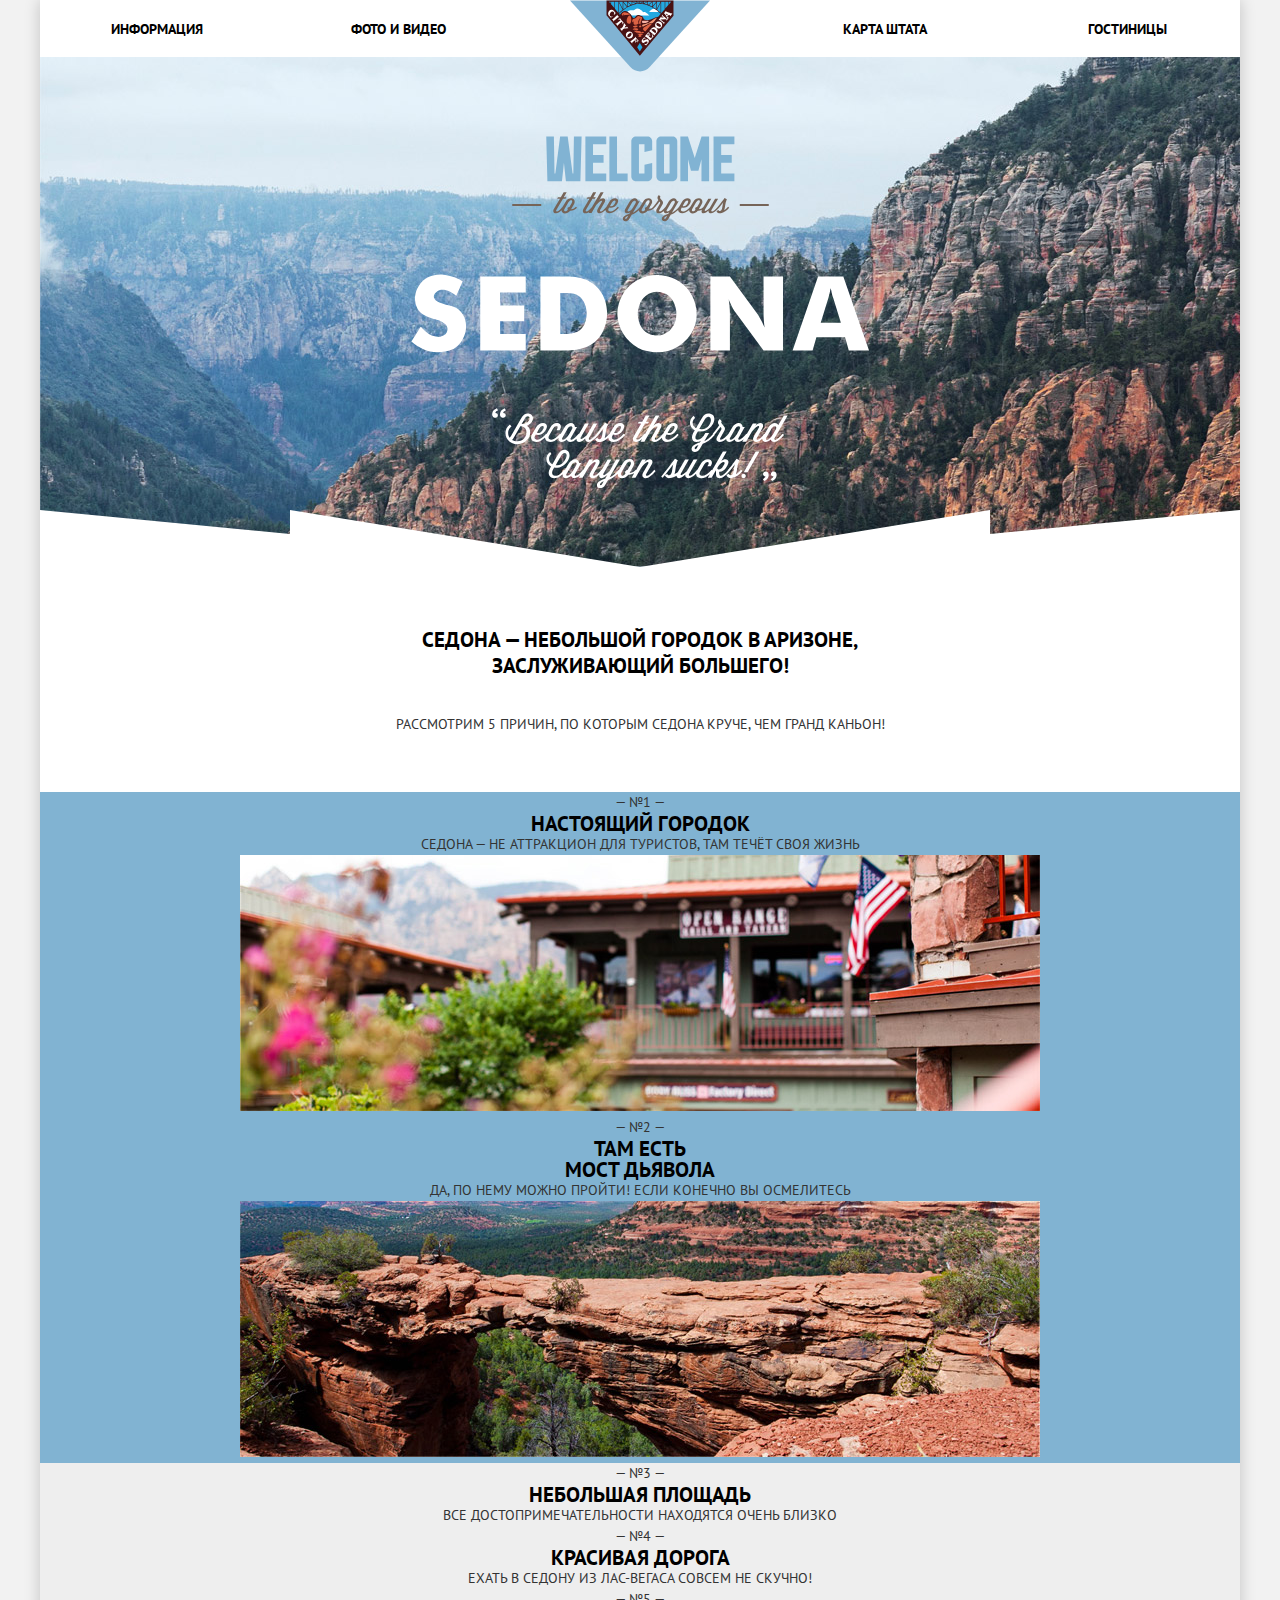
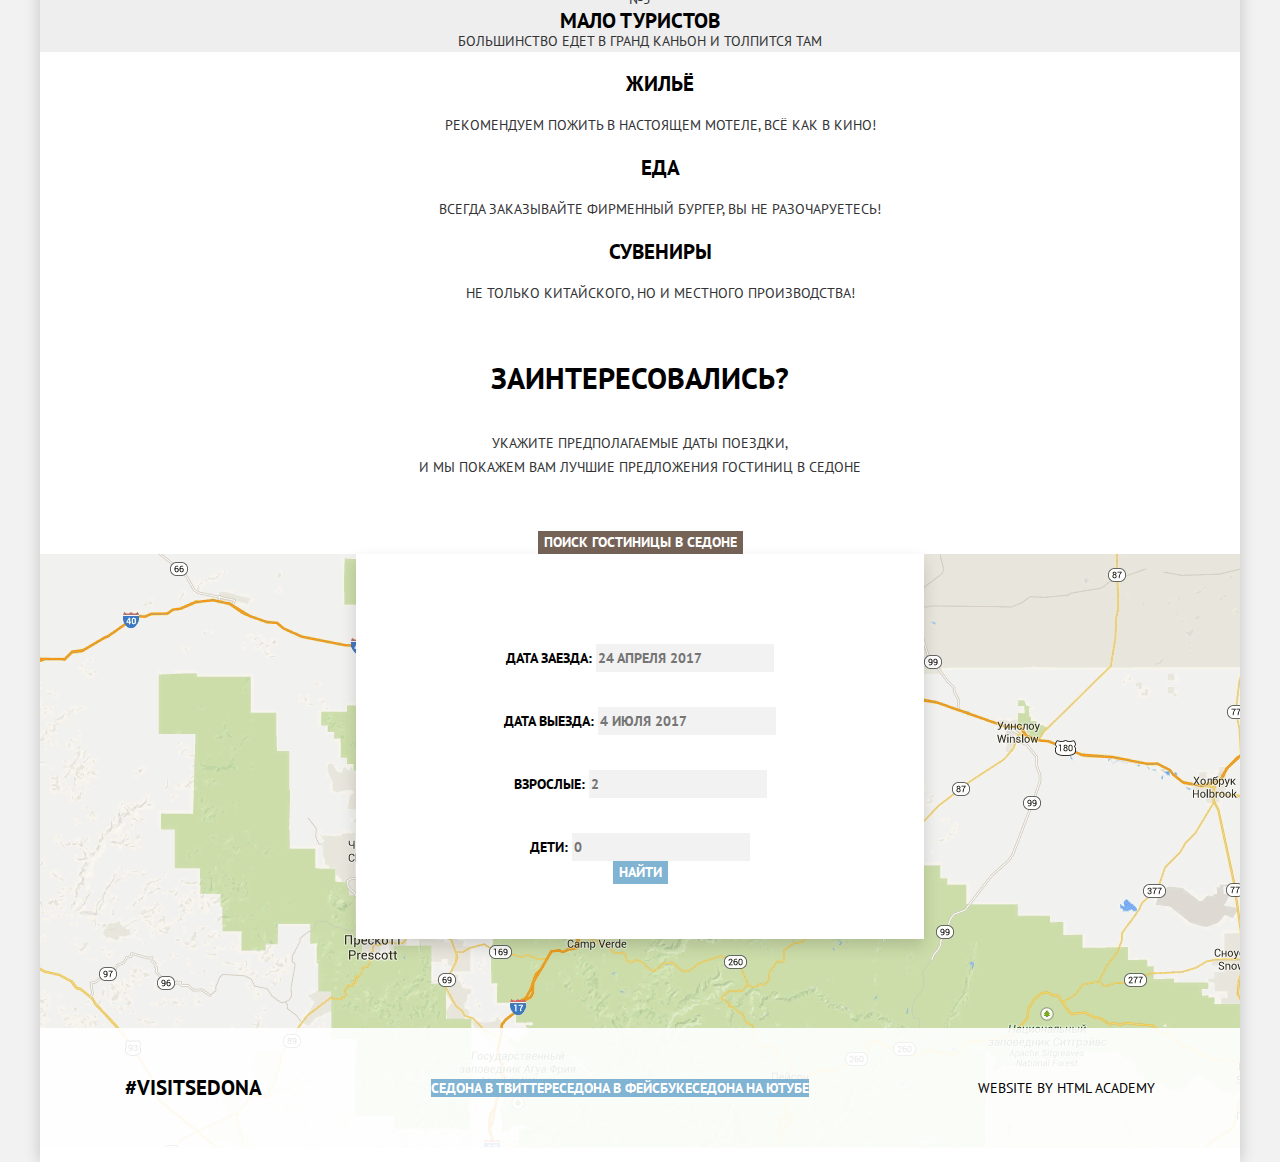
==== index.html @ b73a3778 "Добавление макросеток" ====
<!DOCTYPE html>
<html lang="ru">
  <head>
    <meta charset="utf-8">
    <title>HTML Academy: Седона</title>
    <link href="https://fonts.googleapis.com/css?family=PT+Sans:400,700&display=swap&subset=cyrillic" rel="stylesheet">
    <link href="css/normalize.css" rel="stylesheet">
    <link href="css/style.css" rel="stylesheet">
    <link href="css/grids-style.css" rel="stylesheet">
  </head>
  <body>
    <!--  Шапка  -->
    <header class="main-header container">
      <img class="logo" src="img/logo-sedona.svg" width="140" height="72" alt="Логотип сайта «Седона».">

      <nav class="main-navigation">
        <ul>
          <li><a href="">Информация</a></li>
          <li><a href="">Фото и видео</a></li>
          <li><a href="#map-of-arizona">Карта штата</a></li>
          <li><a href="hotels.html">Гостиницы</a></li>
        </ul>
      </nav>
    </header>

    <main>
      <!--  Седона: приветствие  -->
      <section class="greetings">
        <div class="welcome">
          <h1 class="visually-hidden">Город Седона для туристов!</h1>
          <img src="img/welcome.svg" width="459" height="353" alt="Welcome to the gorgeous Sedona «Because the Grand Canyon sucks!»">
        </div>
        <p>Седона — небольшой городок в Аризоне,<br> заслуживающий большего!</p>
      </section>

      <!--  5 причин  -->
      <section class="advantages">
        <h2>Рассмотрим 5 причин, по которым Седона круче, чем гранд каньон!</h2>

        <ol class="advantages-list">
          <li class="advantages-item">
            <div>
              <h3>Настоящий городок</h3>
              <p>Седона — не аттракцион для туристов, там течёт своя жизнь</p>
            </div>
            <img src="img/photo-town.jpg" width="800" height="256" alt="Фотография городка.">
          </li>
          <li class="advantages-item">
            <div>
              <h3>Там есть<br> Мост дьявола</h3>
              <p>Да, по нему можно пройти! Если конечно вы осмелитесь</p>
            </div>
            <img src="img/photo-bridge-devil.jpg" width="800" height="256" alt="Фотография Моста дьявола.">
          </li>
          <li class="advantages-item">
              <h3>Небольшая площадь</h3>
               <p>Все достопримечательности находятся очень близко</p>
          </li>
          <li class="advantages-item">
              <h3>Красивая дорога</h3>
              <p>Ехать в Седону из Лас-Вегаса совсем не скучно!</p>
          </li>
          <li class="advantages-item">
              <h3>Мало туристов</h3>
              <p>Большинство едет в гранд каньон и толпится там</p>
          </li>
        </ol>
      </section>

      <!--  Особенности  -->
      <section class="features">
        <h2 class="visually-hidden">Особенности Седоны</h2>

        <ul class="features-list">
          <li class="feature-item">
            <h3>Жильё</h3>
            <p>Рекомендуем пожить в настоящем мотеле, всё как в кино!</p>
          </li>
          <li class="feature-item">
            <h3>Еда</h3>
            <p>Всегда заказывайте фирменный бургер, вы не разочаруетесь!</p>
          </li>
          <li class="feature-item">
            <h3>Сувениры</h3>
            <p>Не только китайского, но и местного производства!</p>
          </li>
        </ul>
      </section>

      <!--  Поиск гостиницы  -->
      <section class="hotel-search">
        <h2>Заинтересовались?</h2>
        <p>Укажите предполагаемые даты поездки,<br> и мы покажем вам лучшие предложения гостиниц в седоне</p>
        <button class="button button-brown button-show-modal" type="button">Поиск гостиницы в Седоне</button>

        <!--  Окно поиска гостиницы  -->
        <section class="modal-search">
          <h3 class="visually-hidden">Поиск гостиницы в Седоне</h3>
          <form class="modal-search-form" action="https://echo.htmlacademy.ru" method="get">
            <p>
              <label for="arrival-date">Дата заезда:</label>
              <input id="arrival-date" type="text" name="arrival-date" value="" placeholder="24 апреля 2017">
            </p>
            <p>
              <label for="date-of-departure">Дата выезда:</label>
              <input id="date-of-departure" type="text" name="date-of-departure" value="" placeholder="4 июля 2017">
            </p>
            <p>
              <label for="adults-count">Взрослые:</label>
              <input id="adults-count" type="number" name="adults-count" value="" placeholder="2" min="0">
            </p>
            <p>
              <label for="children-count">Дети:</label>
              <input id="children-count" type="number" name="children-count" value="" placeholder="0" min="0">
            </p>
            <button class="button button-blue" type="submit">Найти</button>
          </form>
        </section>
      </section>


      <!--  Карта штата  -->
      <section class="map" id="map-of-arizona">
        <h2 class="visually-hidden">Карта штата</h2>
        <img src="img/map.png" width="1200" height="593" alt="Карта штата Аризона, США.">
        <iframe src="https://www.google.com/maps/embed?pb=!1m14!1m8!1m3!1d567185.0505102321!2d-112.21552183115146!3d34.908580631572256!3m2!1i1024!2i768!4f13.1!3m3!1m2!1s0x872da132f942b00d%3A0x5548c523fa6c8efd!2z0KHQtdC00L7QvdCwLCDQkNGA0LjQt9C-0L3QsCA4NjMzNiwg0KHQqNCQ!5e0!3m2!1sru!2sru" width="1200" height="593" style="border:0;" allowfullscreen="" aria-label="Интерактивная карта штата Аризона, США."></iframe>
      </section>
    </main>

    <!--  Подвал  -->
    <footer class="main-footer footer-main-page">
        <a class="instagram" href="" target="_blank" aria-label="Седона в Инстаграм">#visitSEDONA</a>

      <ul class="footer-social">
        <li>
          <a class="button button-blue social-btn" href="" target="_blank" aria-label="Седона в Твиттере">Седона в Твиттере</a>
        </li>
        <li>
          <a class="button button-blue social-btn" href="" target="_blank" aria-label="Седона в Фейсбуке">Седона в Фейсбуке</a>
        </li>
        <li>
          <a class="button button-blue social-btn" href="" target="_blank" aria-label="Седона на Ютубе">Седона на Ютубе</a>
        </li>
      </ul>

      <p class="copyright">Website by
        <a href="https://htmlacademy.ru/intensive/htmlcss" target="_blank" aria-label="HTML Academy">HTML Academy</a>
      </p>
    </footer>

  </body>
</html>
---- css/style.css ----
/*  Глобальные  */
*,
*::before,
*::after {
  box-sizing: inherit;
}

html {
  box-sizing: border-box;
  background-color: #f2f2f2;
}

.block {
  box-sizing: content-box;
}

.visually-hidden {
  position: absolute;
  width: 1px;
  height: 1px;
  margin: -1px;
  border: 0;
  padding: 0;
  clip: rect(0 0 0 0);
  overflow: hidden;
}

body {
  font-family: "PT Sans", Arial, sans-serif;
  font-size: 14px;
  line-height: 21px;
  font-weight: normal;
  color: #000000;
  text-transform: uppercase;

  background-color: #ffffff;
  box-shadow: 0 0 15px rgba(0, 0, 0, 0.2);
}

a {
  text-decoration: none;
}


/*  Кнопки  */

.button {
  font: inherit;
  font-weight: bold;

  text-align: center;
  color: #ffffff;
  text-transform: uppercase;

  border: none;
  outline: none;
}

.button-blue {
  background-color: #81b3d2;
}

.button-blue:hover,
.button-blue:focus {
  background-color: #669ec0;
}

.button-blue:active {
  color: rgba(255, 255, 255, 0.3);
  background-color: #5496bd;
  border: none;
}

.button-brown {
  background-color: #766357;
}

.button-brown:hover,
.button-brown:focus {
  background-color: #604e43;
}

.button-brown:active {
  color: rgba(255, 255, 255, 0.3);
  background-color: #503e33;
}


/*  Шапка  */

.logo {
  width: 140px;
  height: 72px;
}

.main-navigation {
  font-size: 14px;
  line-height: 26px;
  font-weight: bold;
  text-align: center;
}

.main-navigation ul {
  list-style: none;
}

.main-navigation a {
  color: #000000;

  outline: none;
}

.main-navigation a:hover,
.main-navigation a:focus {
  color: #81b3d2;
}

.main-navigation a:active {
  color: #000000;
  opacity: 0.3;
}

.main-navigation .active {
  color: #766357;
}


/*  index.html  */

/*  Седона: приветствие  */

.greetings {
  text-align: center;
}

.welcome {
  min-height: 510px;

  background-color: #687781;
  background-image:
  url("../img/polygon.svg"),
  url("../img/photo-background.jpg");
  background-position:
  center bottom,
  center top;
  background-repeat:
  no-repeat,
  no-repeat;
}

.greetings p {
  font-size: 21px;
  line-height: 26px;
  font-weight: bold;
}


/*   5 причин  */

.advantages h2 {
  font-size: 14px;
  line-height: 26px;
  color: #333333;
  font-weight: normal;
  text-align: center;
}

.advantages-list {
  list-style: none;

  counter-reset: advantagesCounter;
}

.advantages-item {
  font: inherit;
  color: #333333;
  text-align: center;

  background-color: #eeeeee;
}

.advantages-item:first-child,
.advantages-item:nth-child(2) {
  background-color: #81b3d2;
}

.advantages-item::before {
  counter-increment: advantagesCounter;
  content: "— №"counter(advantagesCounter)" —";
}

.advantages-item h3 {
  font-size: 21px;
  line-height: 21px;
  font-weight: bold;
  color: #000000;
}


/*  Особенности  */

.features-list {
  list-style: none;
}

.feature-item {
  font: inherit;
  color: #333333;
  text-align: center;
}

.feature-item h3 {
  font-size: 21px;
  line-height: 21px;
  font-weight: bold;
  color: #000000;
}


/*  Поиск гостиницы  */

.hotel-search {
  text-align: center;
}

.hotel-search h2 {
  font-size: 30px;
  line-height: 36px;
  font-weight: bold;
}

.hotel-search p {
  font-size: 14px;
  line-height: 24px;
  color: #333333;
}


/*  Окно поиска гостиницы  */

.modal-search {
  box-shadow: 0 7px 15px rgba(0, 0, 0, 0.15);
}

.modal-search-form input,
.modal-search-form label {
  font-size: 14px;
  line-height: 26px;
  font-weight: bold;
  color: #000000;
  text-transform: uppercase;
}

.modal-search-form input {
  background-color: #f2f2f2;
  border: none;
  outline: none;
}

.modal-search-form input:hover {
  background-color: #ebebeb;
}

.modal-search-form input:focus {
  background-color: #ffffff;
  outline: 2px solid #e5e5e5;
}


/*  Карта штата  */

.map {
  background-color: #e5e5e5;
}


/*  hotels.html  */

/*  Фильтр для поиска гостиницы  */

.search-filter {
  font: inherit;
  color: #ffffff;

  background-color: #687781;
  background-image: url("../img/photo-background-filter.jpg");
  background-position: top center;
  background-repeat: no-repeat;
}

.search-form fieldset {
  border: none;
}

.search-form legend {
  font-size: 16px;
  line-height: 21px;
  font-weight: bold;
}

.search-form ul {
  list-style: none;
}

.filter-input-checkbox:hover + label,
.filter-input-checkbox:focus + label {
  color: #ffffff;

  border-bottom: 1px dotted #ffffff;
}

.filter-input-checkbox:disabled + label {
  color: #6a6a6a;
}

.search-form table {
  text-align: center;

  border: 2px solid #ffffff;
  border-radius: 3px;
}

.search-form td {
  width: 110px;
}

.filter-button {
  font: inherit;
  text-transform: uppercase;
  color: #ffffff;

  background-color: transparent;
  border: 2px solid #ffffff;
  border-radius: 3px;
}

.filter-button:hover,
.filter-button:focus,
.filter-button:active {
  color: #000000;

  background-color: #ffffff;
  outline: none;
}


/*  Сортировка  */

.sort-filter p {
  font-size: 21px;
  line-height: 26px;
  font-weight: bold;
}

.sort-filter fieldset {
  border: none;
}

.sort-filter legend {
  font-size: 12px;
  line-height: 18px;
}

.sort-filter ul {
  list-style: none;
}

.filter-input-radio + label {
  font-size: 12px;
  line-height: 18px;
  color: rgba(0, 0, 0, 0.3);
  border-bottom: 1px dotted #81b3d2;
}

.filter-input-radio:hover + label,
.filter-input-radio:focus + label {
  color: #81b3d2;
}

.filter-input-radio:active + label {
  color: #000000;
  border-bottom: 0;
}

.filter-input-radio:checked + label {
  color: #81b3d2;
  border-bottom: none;
}

.sort-type-radio + label {
  color: #cacaca;
}

.sort-type-radio:hover + label,
.sort-type-radio:focus + label {
  color: #000000;
}

.sort-type-radio:active + label,
.sort-type-radio:checked + label {
  color: #81b3d2;
}


/*  Список гостиниц  */

.hotel-list {
  list-style: none;
}

.hotel-item {
  border-top: 1px solid #e5e5e5;
}

.hotel-item:last-child {
  border-bottom: 1px solid #e5e5e5;
}

.hotel-item img {
  width: 135px;
  height: 90px;
}

.hotel-item h4 {
  font-size: 21px;
  line-height: 26px;
  font-weight: bold;
}

.hotel-title {
  color: #000000;

  outline: none;
}

.hotel-title:hover,
.hotel-title:focus {
  color: #81b3d2;
}

.hotel-title:active {
  color: rgba(0, 0, 0, 0.3);
}

.hotel-category figure {
  margin: 0;
}

.hotel-category img {
  display: inline-block;
  height: 17px;
  width: 18px;
}

.rating {
  color: #666666;

  background-color: #f2f2f2;
}


/*  Подвал  */

.main-footer {
  background-color: rgba(255, 255, 255, 0.9);
}

.instagram {
  font-size: 21px;
  line-height: 26px;
  font-weight: bold;
  color: #000000;
}

.instagram:hover,
.instagram:focus {
  text-decoration: underline;
}

.instagram:active {
  color: rgba(0, 0, 0, 0.5);
  text-decoration: none;
}

.footer-social {
  list-style: none;
  text-align: center;
}

.copyright {
  font-size: 14px;
  line-height: 26px;
}

.copyright a {
  color: #000000;
  outline: none;
}

.copyright a:hover,
.copyright a:focus {
  color: #81b3d2;
}

.copyright a:active {
  color: #bdbbbc;
}
---- css/grids-style.css ----
body {
  width: 1200px;
  min-height: 2762px;
  margin: 0;
  margin-left: auto;
  margin-right: auto;
  padding: 0;
}

.inner-page {
  min-height: 455px;
}

.container {
  width: 1058px;
  margin: 0 auto;
  padding: 0;

 /* background-color: rgba(255, 255, 0, 0.2);*/
}

/*  Шапка  */

.main-header {
  text-align: center;
}

.logo {
  z-index: 10;

 /* background-color: rgba(0, 255,  0, 0.1);*/
}

.main-navigation ul {
  display: flex;
  flex-wrap: wrap;
  align-items: center;
  padding: 0;
  margin: 0;
  margin-top: -77px;
  margin-bottom: 16px;
  min-height: 56px;

 /* background-color: rgba(0, 255,  0, 0.1);*/
}

.main-navigation li {
  width: 218px;
  max-width: 218px;
  margin: 0;
  margin-right: 22px;
  text-align: left;
  word-wrap: break-word;

 /* background-color: rgba(255, 0,  0, 0.1);*/
}

.main-navigation ul li:nth-child(4n-2) {
  margin-right: 140px;
}

.main-navigation ul li:nth-child(4n-1) {
  margin-left: 0;
  margin-right: 0;
  text-align: right;
}

.main-navigation ul li:nth-child(4n) {
  margin-right: 0;
  margin-left: 22px;
  text-align: right;
}


/*  Седона: приветствие  */

.greetings {
  margin-top: -16px;
}

.welcome {
  display: flex;
}

.welcome img {
  margin: auto;
}

.greetings p {
  margin: 0;
  margin-top: 60px;

  /*background-color: rgba(0, 255,  0, 0.1);*/
}


/*  5 причин  */

.advantages h2 {
  margin: 0;
  margin-top: 32px;
}

.advantages-list {
  margin: 0;
  margin-top: 55px;
  padding: 0;
}

.advantages-item  h3,
.advantages-item p {
  margin: 0;
}


/*  Поиск гостиницы  */

.hotel-search {
  position: relative;
}

.hotel-search h2 {
  margin: 0;
  margin-top: 56px;
}

.hotel-search p {
  margin: 0;
  margin-top: 35px;
}

.button-show-modal {
  margin-top: 52px;
}


/*  Окно поиска гостиницы  */

.modal-search {
  position: absolute;
  width: 568px;
  left: calc(50% - 568px / 2);
  padding: 55px 55px 55px 55px;
  z-index: 10;

  background-color:  #ffffff;
}


/*  Карта штата  */

.map {
  position: relative;
}

.map img,
.map iframe {
  width: 1200px;
  height: 593px;
  margin-bottom: -5px;
}

.map iframe {
  position: absolute;
  left: 0;
}


/*  hotels.html  */

/*  Фильтр для поиска гостиницы  */

.search-filter {
  margin-top: -16px;
}

.search-form {
  display: flex;
}


/*  Сортировка*/

.sort-filter p {
  margin: 0;
}

.sort-filter .container {
  display: flex;
}

.sort-filter fieldset {
  display: flex;
}

.sort-filter fieldset ul{
  display: flex;
  margin: 0;
  padding: 0;
}


/*  Список гостиниц  */

.hotel-list {
  margin: 0;
  padding: 0;
}

.hotel-item .container {
  display: flex;
  align-items: center;
}

.hotel-info {
  margin-left: 30px;
  margin-right: auto;
}

.hotel-category {
  display: flex;
  flex-direction: column;
  align-items: flex-end;
  width: 110px;

  /*background-color: rgba(0, 255, 0, 0.2);*/
}

.rating {
  width: 110px;
  text-align: center;
}

/*  Подвал  */

.main-footer {
  display: flex;
  flex-wrap: wrap;
  justify-content: space-around;
  align-items: center;
  position: absolute;
  width: inherit;
  min-height: 120px;
}

.footer-main-page {
  margin-top: -120px;
}

.footer-inner-page {
  margin-top: 0;
}

.footer-social {
  display: flex;
  justify-content: space-between;
  margin: 0;
  padding: 0;
  width: 150;
}
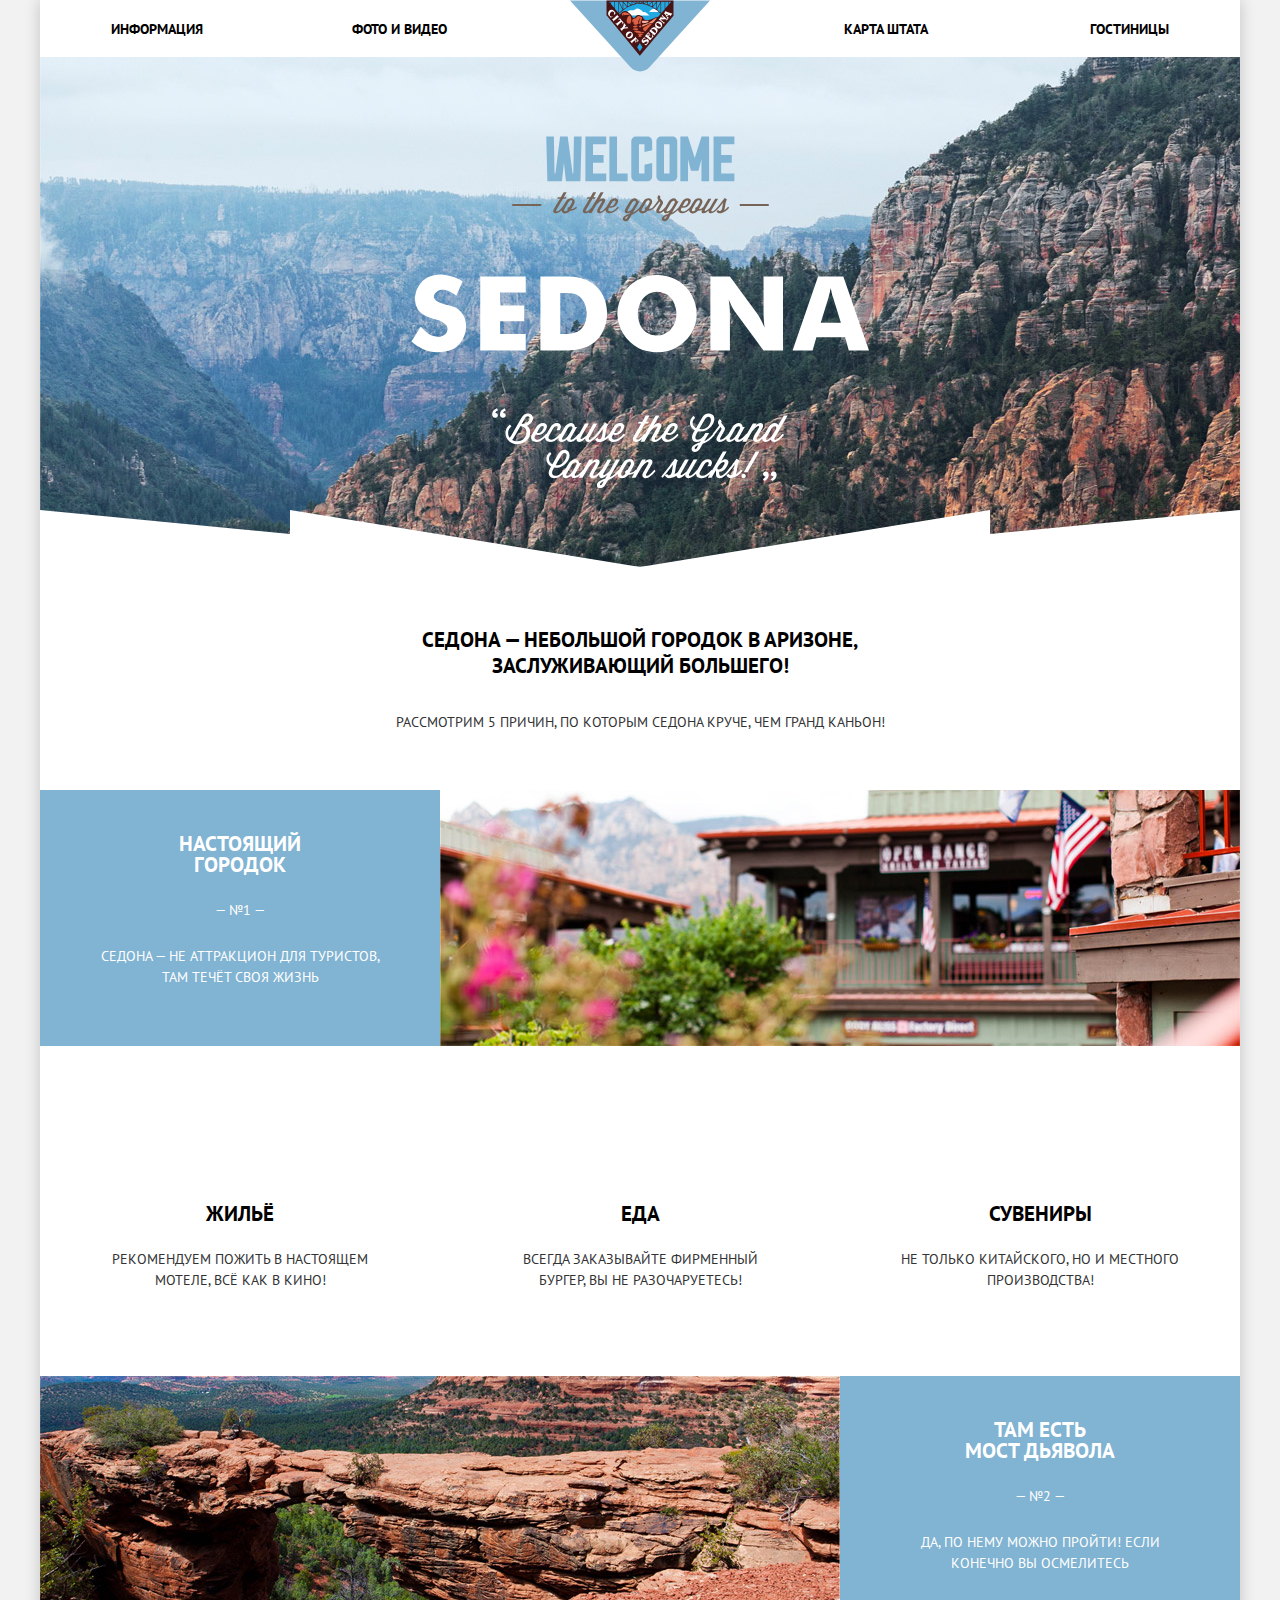
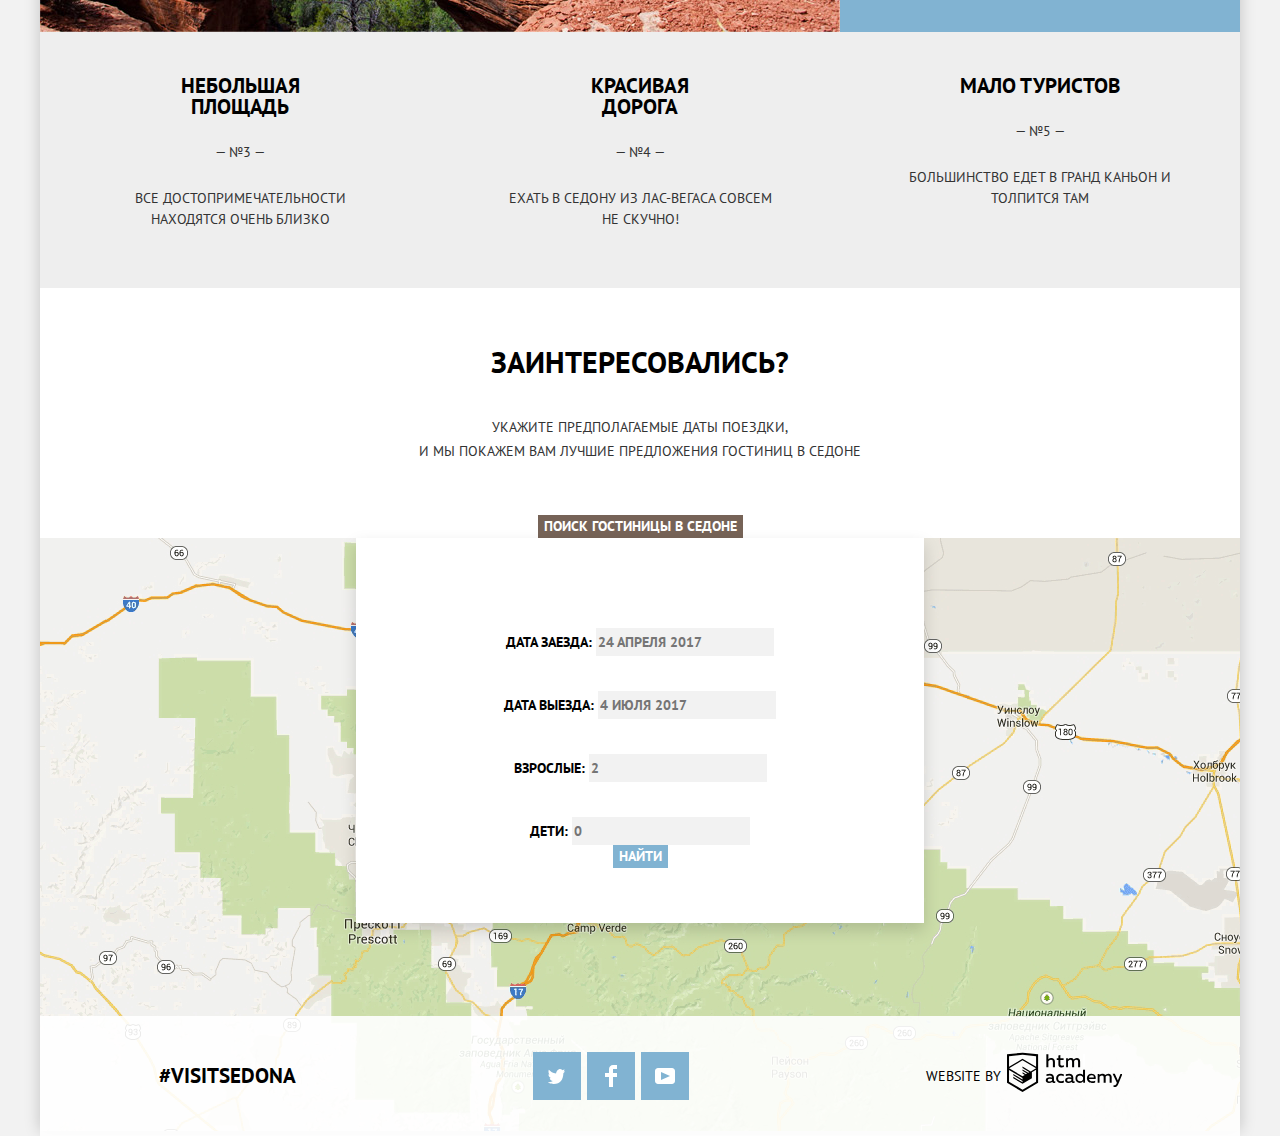
==== commit 4be8eb21: "Добавление макросеток часть 2" ====
--- a/index.html
+++ b/index.html
@@ -6,7 +6,13 @@
     <link href="https://fonts.googleapis.com/css?family=PT+Sans:400,700&display=swap&subset=cyrillic" rel="stylesheet">
     <link href="css/normalize.css" rel="stylesheet">
     <link href="css/style.css" rel="stylesheet">
-    <link href="css/grids-style.css" rel="stylesheet">
+
+    <link href="css/header.css" rel="stylesheet">
+    <link href="css/greetings.css" rel="stylesheet">
+    <link href="css/advantages.css" rel="stylesheet">
+    <link href="css/hotel-search.css" rel="stylesheet">
+    <link href="css/map.css" rel="stylesheet">
+    <link href="css/footer.css" rel="stylesheet">
   </head>
   <body>
     <!--  Шапка  -->
@@ -33,59 +39,65 @@
         <p>Седона — небольшой городок в Аризоне,<br> заслуживающий большего!</p>
       </section>
 
-      <!--  5 причин  -->
+      <!--  Причины  -->
       <section class="advantages">
         <h2>Рассмотрим 5 причин, по которым Седона круче, чем гранд каньон!</h2>
 
-        <ol class="advantages-list">
-          <li class="advantages-item">
-            <div>
+        <ul class="advantages-list">
+          <li class="features">
+            <!--  Особенности  -->
+            <h2 class="visually-hidden">Особенности Седоны</h2>
+
+            <ul class="features-list">
+              <li class="item feature-item">
+                <h3>Жильё</h3>
+                <p>Рекомендуем пожить в настоящем мотеле, всё как в кино!</p>
+              </li>
+              <li class="item feature-item">
+                <h3>Еда</h3>
+                <p>Всегда заказывайте фирменный бургер, вы не разочаруетесь!</p>
+              </li>
+              <li class="item feature-item">
+                <h3>Сувениры</h3>
+                <p>Не только китайского, но и местного производства!</p>
+              </li>
+            </ul>
+          </li>
+
+          <li class="advantages-item advantages-photo">
+            <div class="item">
               <h3>Настоящий городок</h3>
+              <p>— №1 —</p>
               <p>Седона — не аттракцион для туристов, там течёт своя жизнь</p>
             </div>
             <img src="img/photo-town.jpg" width="800" height="256" alt="Фотография городка.">
           </li>
-          <li class="advantages-item">
-            <div>
+          <li class="advantages-item advantages-photo item-photo-reverse">
+            <div class="item">
               <h3>Там есть<br> Мост дьявола</h3>
+              <p>— №2 —</p>
               <p>Да, по нему можно пройти! Если конечно вы осмелитесь</p>
             </div>
             <img src="img/photo-bridge-devil.jpg" width="800" height="256" alt="Фотография Моста дьявола.">
           </li>
-          <li class="advantages-item">
+          <li class="item advantages-item">
               <h3>Небольшая площадь</h3>
-               <p>Все достопримечательности находятся очень близко</p>
+              <p>— №3 —</p>
+              <p>Все достопримечательности находятся очень близко</p>
           </li>
-          <li class="advantages-item">
+          <li class="item advantages-item">
               <h3>Красивая дорога</h3>
+              <p>— №4 —</p>
               <p>Ехать в Седону из Лас-Вегаса совсем не скучно!</p>
           </li>
-          <li class="advantages-item">
+          <li class="item advantages-item">
               <h3>Мало туристов</h3>
+              <p>— №5 —</p>
               <p>Большинство едет в гранд каньон и толпится там</p>
-          </li>
-        </ol>
-      </section>
-
-      <!--  Особенности  -->
-      <section class="features">
-        <h2 class="visually-hidden">Особенности Седоны</h2>
-
-        <ul class="features-list">
-          <li class="feature-item">
-            <h3>Жильё</h3>
-            <p>Рекомендуем пожить в настоящем мотеле, всё как в кино!</p>
-          </li>
-          <li class="feature-item">
-            <h3>Еда</h3>
-            <p>Всегда заказывайте фирменный бургер, вы не разочаруетесь!</p>
-          </li>
-          <li class="feature-item">
-            <h3>Сувениры</h3>
-            <p>Не только китайского, но и местного производства!</p>
           </li>
         </ul>
       </section>
+
 
       <!--  Поиск гостиницы  -->
       <section class="hotel-search">
@@ -121,30 +133,42 @@
 
       <!--  Карта штата  -->
       <section class="map" id="map-of-arizona">
-        <h2 class="visually-hidden">Карта штата</h2>
-        <img src="img/map.png" width="1200" height="593" alt="Карта штата Аризона, США.">
-        <iframe src="https://www.google.com/maps/embed?pb=!1m14!1m8!1m3!1d567185.0505102321!2d-112.21552183115146!3d34.908580631572256!3m2!1i1024!2i768!4f13.1!3m3!1m2!1s0x872da132f942b00d%3A0x5548c523fa6c8efd!2z0KHQtdC00L7QvdCwLCDQkNGA0LjQt9C-0L3QsCA4NjMzNiwg0KHQqNCQ!5e0!3m2!1sru!2sru" width="1200" height="593" style="border:0;" allowfullscreen="" aria-label="Интерактивная карта штата Аризона, США."></iframe>
+        <h2 class="visually-hidden">Карта штата Аризона, США</h2>
+        <div class="map-wrapper">
+          <img src="img/map.png" width="1200" height="593" alt="Карта штата Аризона, США.">
+          <iframe src="https://www.google.com/maps/embed?pb=!1m14!1m8!1m3!1d567185.0505102321!2d-112.21552183115146!3d34.908580631572256!3m2!1i1024!2i768!4f13.1!3m3!1m2!1s0x872da132f942b00d%3A0x5548c523fa6c8efd!2z0KHQtdC00L7QvdCwLCDQkNGA0LjQt9C-0L3QsCA4NjMzNiwg0KHQqNCQ!5e0!3m2!1sru!2sru" width="1200" height="593" style="border:0;" allowfullscreen="" aria-label="Интерактивная карта штата Аризона, США."></iframe>
+        </div>
       </section>
     </main>
 
     <!--  Подвал  -->
     <footer class="main-footer footer-main-page">
-        <a class="instagram" href="" target="_blank" aria-label="Седона в Инстаграм">#visitSEDONA</a>
+      <a class="instagram focus-outline" href="" target="_blank" aria-label="Седона в Инстаграм">#visitSEDONA</a>
 
       <ul class="footer-social">
         <li>
-          <a class="button button-blue social-btn" href="" target="_blank" aria-label="Седона в Твиттере">Седона в Твиттере</a>
+          <a class="social-btn button-blue social-tv" href="" target="_blank" aria-label="Седона в Твиттере.">
+            <img src="img/tv-icon.svg" width="17px" height="15px" alt="Седона в Твиттере.">
+          </a>
         </li>
         <li>
-          <a class="button button-blue social-btn" href="" target="_blank" aria-label="Седона в Фейсбуке">Седона в Фейсбуке</a>
+          <a class="social-btn button-blue social-fb" href="" target="_blank" aria-label="Седона в Фейсбуке.">
+            <img src="img/fb-icon.svg" width="12px" height="22px" alt="Седона в Фейсбуке.">
+          </a>
         </li>
         <li>
-          <a class="button button-blue social-btn" href="" target="_blank" aria-label="Седона на Ютубе">Седона на Ютубе</a>
+          <a class="social-btn button-blue social-yt" href="" target="_blank" aria-label="Седона на Ютубе.">
+            <img src="img/youtube.svg" width="20px" height="16px" alt="Седона на Ютубе.">
+          </a>
         </li>
       </ul>
 
-      <p class="copyright">Website by
-        <a href="https://htmlacademy.ru/intensive/htmlcss" target="_blank" aria-label="HTML Academy">HTML Academy</a>
+      <p class="copyright">
+        Website by
+        <a href="https://htmlacademy.ru/intensive/htmlcss" target="_blank" aria-label="HTML Academy">
+          <span class="visually-hidden">HTML Academy</span>
+          <svg xmlns="http://www.w3.org/2000/svg" width="115px" height="41px" viewBox="0 0 113 39"><title>logo_name</title><path d="M401.93,351.51a2.07,2.07,0,0,0,.58-0.11v1.4a3.41,3.41,0,0,1-1.24.22,1.75,1.75,0,0,1-1.75-1,5.08,5.08,0,0,1-3.3,1.13c-1.59,0-3.06-.87-3.06-2.68,0-2.24,2.08-2.93,3.9-2.93a11.63,11.63,0,0,1,2.28.26v-0.31c0-1.09-.8-1.86-2.3-1.86a7.79,7.79,0,0,0-3.15.67v-1.79a10.72,10.72,0,0,1,3.35-.58c2.48,0,4,1.18,4,3.83v3.14A0.57,0.57,0,0,0,401.93,351.51Zm-6.76-1.19a1.42,1.42,0,0,0,1.64,1.29,3.56,3.56,0,0,0,2.53-1V349.1a10.21,10.21,0,0,0-1.9-.22C396.34,348.89,395.17,349.23,395.17,350.33Z" transform="translate(-355.09 -323.29)" fill="#fff"/><path d="M408.15,343.91a5.29,5.29,0,0,1,2.7.67v1.79a4.28,4.28,0,0,0-2.42-.73,2.89,2.89,0,1,0,0,5.76,5.26,5.26,0,0,0,2.55-.67v1.8a6.58,6.58,0,0,1-2.9.6,4.42,4.42,0,0,1-4.72-4.54A4.54,4.54,0,0,1,408.15,343.91Z" transform="translate(-355.09 -323.29)" fill="#fff"/><path d="M420.93,351.51a2.07,2.07,0,0,0,.58-0.11v1.4a3.41,3.41,0,0,1-1.24.22,1.75,1.75,0,0,1-1.75-1,5.08,5.08,0,0,1-3.3,1.13c-1.59,0-3.06-.87-3.06-2.68,0-2.24,2.08-2.93,3.9-2.93a11.63,11.63,0,0,1,2.28.26v-0.31c0-1.09-.8-1.86-2.3-1.86a7.79,7.79,0,0,0-3.15.67v-1.79a10.72,10.72,0,0,1,3.35-.58c2.48,0,4,1.18,4,3.83v3.14A0.57,0.57,0,0,0,420.93,351.51Zm-6.76-1.19a1.42,1.42,0,0,0,1.64,1.29,3.56,3.56,0,0,0,2.53-1V349.1a10.21,10.21,0,0,0-1.9-.22C415.33,348.89,414.17,349.23,414.17,350.33Z" transform="translate(-355.09 -323.29)" fill="#fff"/><path d="M431.76,340.14V352.9H430v-1.39a4.07,4.07,0,0,1-3.35,1.62,4.62,4.62,0,0,1,0-9.22,4,4,0,0,1,3.15,1.37v-5.14h2ZM427,345.62a2.9,2.9,0,0,0,0,5.8,3,3,0,0,0,2.79-1.84v-2.13A3.06,3.06,0,0,0,427,345.62Z" transform="translate(-355.09 -323.29)" fill="#fff"/><path d="M438.08,343.91c3.48,0,4.68,2.81,4.12,5.34h-6.58c0.22,1.57,1.75,2.22,3.35,2.22a6.41,6.41,0,0,0,2.77-.62v1.68a7.5,7.5,0,0,1-3.14.6c-2.68,0-5-1.53-5-4.61A4.39,4.39,0,0,1,438.08,343.91Zm0.09,1.62a2.39,2.39,0,0,0-2.57,2.26h4.85A2.06,2.06,0,0,0,438.17,345.53Z" transform="translate(-355.09 -323.29)" fill="#fff"/><path d="M444.19,352.9v-8.75h1.73v1.09a4,4,0,0,1,2.92-1.33,3,3,0,0,1,2.73,1.4,4.33,4.33,0,0,1,3.06-1.4,3.21,3.21,0,0,1,3.32,3.52v5.47h-2v-5.41a1.67,1.67,0,0,0-1.73-1.84,2.94,2.94,0,0,0-2.17,1.18c0,0.2,0,.4,0,0.6v5.47h-2v-5.41a1.67,1.67,0,0,0-1.73-1.84,3.11,3.11,0,0,0-2.32,1.35v5.91h-2Z" transform="translate(-355.09 -323.29)" fill="#fff"/><path d="M466.56,344.15h2l-4.1,9.93c-0.95,2.28-2.19,3-3.52,3a5,5,0,0,1-1.15-.15v-1.66a3,3,0,0,0,.89.13c0.95,0,1.66-.67,2.17-2l0.18-.44-4.16-8.82H461l3,6.6Z" transform="translate(-355.09 -323.29)" fill="#fff"/><path d="M395.75,324.82v5a4,4,0,0,1,2.83-1.2,3.41,3.41,0,0,1,3.61,3.57v5.41h-2v-5.16a1.9,1.9,0,0,0-2-2.1,3.08,3.08,0,0,0-2.44,1.46v5.8h-2V324.82h2Z" transform="translate(-355.09 -323.29)" fill="#fff"/><path d="M407.52,325.71v3.12h3.17v1.71h-3.17v4c0,1.15.53,1.53,1.66,1.53a4.71,4.71,0,0,0,1.77-.35v1.68a7.14,7.14,0,0,1-2.35.38,2.68,2.68,0,0,1-3-2.88v-4.38H404v-1.71h1.57v-2.64Z" transform="translate(-355.09 -323.29)" fill="#fff"/><path d="M413.19,337.58v-8.75h1.73v1.09a4,4,0,0,1,2.92-1.33,3,3,0,0,1,2.73,1.4,4.33,4.33,0,0,1,3.06-1.4,3.21,3.21,0,0,1,3.32,3.52v5.47h-2v-5.41a1.67,1.67,0,0,0-1.73-1.84,2.94,2.94,0,0,0-2.17,1.18c0,0.2,0,.4,0,0.6v5.47h-2v-5.41a1.67,1.67,0,0,0-1.73-1.84,3.11,3.11,0,0,0-2.32,1.35v5.91h-2Z" transform="translate(-355.09 -323.29)" fill="#fff"/><rect x="74.72" y="1.52" width="1.95" height="12.76" fill="#fff"/><path d="M370.53,323.31l-0.16,0-15.28,1.6v28L370.37,362l15.28-9.09v-28Zm13.12,28.45-13.28,7.9-13.28-7.9V340.28l13.22,7.87,0,1.43-9.07-5.4v1.38l9.11,5.47,0,1.46-9.1-5.42v1.38l9.11,5.47h0l9.19-5.5v-1.39h0v-4.52l4.1-2.45v11.67Zm0-13.16L380,340.74h0l-1.68,1-8-4.76v1.38l6.84,4.07-0.06,0-0.15.09-1,.57-5.64-3.36v1.38l4.45,2.65-1.05.7,0,0-3.36-2v1.38l2.21,1.3-2.25,1.35-13.16-7.82,13.17-7.92h0Zm0-1.39-13.35-7.87h0l-13.2,7.86v-10.5l13.28-1.39,13.28,1.39v10.51Z" transform="translate(-355.09 -323.29)" fill="#fff"/></svg>
+        </a>
       </p>
     </footer>
 
--- a/css/style.css
+++ b/css/style.css
@@ -1,4 +1,5 @@
 /*  Глобальные  */
+
 *,
 *::before,
 *::after {
@@ -25,7 +26,29 @@
   overflow: hidden;
 }
 
+.container {
+  width: 1058px;
+  margin: 0 auto;
+  padding: 0;
+}
+
+.focus-outline:focus {
+  outline: none;
+  border-radius: 2px;
+  box-shadow:
+    0 0 0 3px #ffffff,
+    0 0 0 4px #81b3d2;
+}
+
 body {
+  width: 1200px;
+  margin: 0;
+  /*margin-left: auto;
+  margin-right: auto;*/
+  margin-left: 40px;
+  margin-right: 40px;
+  padding: 0;
+
   font-family: "PT Sans", Arial, sans-serif;
   font-size: 14px;
   line-height: 21px;
@@ -37,10 +60,23 @@
   box-shadow: 0 0 15px rgba(0, 0, 0, 0.2);
 }
 
+/*  Ссыдки  */
+
 a {
   text-decoration: none;
 }
 
+/*  Чекбокся и радиокнопки  */
+
+input[type="checkbox"] + label,
+input[type="radio"] + label {
+  cursor: pointer;
+}
+
+input[type="checkbox"]:disabled + label,
+input[type="radio"]:disabled + label {
+  cursor: default;
+}
 
 /*  Кнопки  */
 
@@ -54,6 +90,7 @@
 
   border: none;
   outline: none;
+  cursor: pointer;
 }
 
 .button-blue {
@@ -88,421 +125,40 @@
 
 /*  Шапка  */
 
-.logo {
-  width: 140px;
-  height: 72px;
-}
-
-.main-navigation {
-  font-size: 14px;
-  line-height: 26px;
-  font-weight: bold;
-  text-align: center;
-}
-
-.main-navigation ul {
-  list-style: none;
-}
-
-.main-navigation a {
-  color: #000000;
-
-  outline: none;
-}
-
-.main-navigation a:hover,
-.main-navigation a:focus {
-  color: #81b3d2;
-}
-
-.main-navigation a:active {
-  color: #000000;
-  opacity: 0.3;
-}
-
-.main-navigation .active {
-  color: #766357;
-}
 
 
 /*  index.html  */
 
 /*  Седона: приветствие  */
 
-.greetings {
-  text-align: center;
-}
-
-.welcome {
-  min-height: 510px;
-
-  background-color: #687781;
-  background-image:
-  url("../img/polygon.svg"),
-  url("../img/photo-background.jpg");
-  background-position:
-  center bottom,
-  center top;
-  background-repeat:
-  no-repeat,
-  no-repeat;
-}
-
-.greetings p {
-  font-size: 21px;
-  line-height: 26px;
-  font-weight: bold;
-}
 
 
-/*   5 причин  */
+/*   Причины  */
 
-.advantages h2 {
-  font-size: 14px;
-  line-height: 26px;
-  color: #333333;
-  font-weight: normal;
-  text-align: center;
-}
-
-.advantages-list {
-  list-style: none;
-
-  counter-reset: advantagesCounter;
-}
-
-.advantages-item {
-  font: inherit;
-  color: #333333;
-  text-align: center;
-
-  background-color: #eeeeee;
-}
-
-.advantages-item:first-child,
-.advantages-item:nth-child(2) {
-  background-color: #81b3d2;
-}
-
-.advantages-item::before {
-  counter-increment: advantagesCounter;
-  content: "— №"counter(advantagesCounter)" —";
-}
-
-.advantages-item h3 {
-  font-size: 21px;
-  line-height: 21px;
-  font-weight: bold;
-  color: #000000;
-}
-
-
-/*  Особенности  */
-
-.features-list {
-  list-style: none;
-}
-
-.feature-item {
-  font: inherit;
-  color: #333333;
-  text-align: center;
-}
-
-.feature-item h3 {
-  font-size: 21px;
-  line-height: 21px;
-  font-weight: bold;
-  color: #000000;
-}
 
 
 /*  Поиск гостиницы  */
 
-.hotel-search {
-  text-align: center;
-}
-
-.hotel-search h2 {
-  font-size: 30px;
-  line-height: 36px;
-  font-weight: bold;
-}
-
-.hotel-search p {
-  font-size: 14px;
-  line-height: 24px;
-  color: #333333;
-}
-
-
-/*  Окно поиска гостиницы  */
-
-.modal-search {
-  box-shadow: 0 7px 15px rgba(0, 0, 0, 0.15);
-}
-
-.modal-search-form input,
-.modal-search-form label {
-  font-size: 14px;
-  line-height: 26px;
-  font-weight: bold;
-  color: #000000;
-  text-transform: uppercase;
-}
-
-.modal-search-form input {
-  background-color: #f2f2f2;
-  border: none;
-  outline: none;
-}
-
-.modal-search-form input:hover {
-  background-color: #ebebeb;
-}
-
-.modal-search-form input:focus {
-  background-color: #ffffff;
-  outline: 2px solid #e5e5e5;
-}
 
 
 /*  Карта штата  */
 
-.map {
-  background-color: #e5e5e5;
-}
 
 
 /*  hotels.html  */
 
 /*  Фильтр для поиска гостиницы  */
 
-.search-filter {
-  font: inherit;
-  color: #ffffff;
-
-  background-color: #687781;
-  background-image: url("../img/photo-background-filter.jpg");
-  background-position: top center;
-  background-repeat: no-repeat;
-}
-
-.search-form fieldset {
-  border: none;
-}
-
-.search-form legend {
-  font-size: 16px;
-  line-height: 21px;
-  font-weight: bold;
-}
-
-.search-form ul {
-  list-style: none;
-}
-
-.filter-input-checkbox:hover + label,
-.filter-input-checkbox:focus + label {
-  color: #ffffff;
-
-  border-bottom: 1px dotted #ffffff;
-}
-
-.filter-input-checkbox:disabled + label {
-  color: #6a6a6a;
-}
-
-.search-form table {
-  text-align: center;
-
-  border: 2px solid #ffffff;
-  border-radius: 3px;
-}
-
-.search-form td {
-  width: 110px;
-}
-
-.filter-button {
-  font: inherit;
-  text-transform: uppercase;
-  color: #ffffff;
-
-  background-color: transparent;
-  border: 2px solid #ffffff;
-  border-radius: 3px;
-}
-
-.filter-button:hover,
-.filter-button:focus,
-.filter-button:active {
-  color: #000000;
-
-  background-color: #ffffff;
-  outline: none;
-}
 
 
 /*  Сортировка  */
 
-.sort-filter p {
-  font-size: 21px;
-  line-height: 26px;
-  font-weight: bold;
-}
-
-.sort-filter fieldset {
-  border: none;
-}
-
-.sort-filter legend {
-  font-size: 12px;
-  line-height: 18px;
-}
-
-.sort-filter ul {
-  list-style: none;
-}
-
-.filter-input-radio + label {
-  font-size: 12px;
-  line-height: 18px;
-  color: rgba(0, 0, 0, 0.3);
-  border-bottom: 1px dotted #81b3d2;
-}
-
-.filter-input-radio:hover + label,
-.filter-input-radio:focus + label {
-  color: #81b3d2;
-}
-
-.filter-input-radio:active + label {
-  color: #000000;
-  border-bottom: 0;
-}
-
-.filter-input-radio:checked + label {
-  color: #81b3d2;
-  border-bottom: none;
-}
-
-.sort-type-radio + label {
-  color: #cacaca;
-}
-
-.sort-type-radio:hover + label,
-.sort-type-radio:focus + label {
-  color: #000000;
-}
-
-.sort-type-radio:active + label,
-.sort-type-radio:checked + label {
-  color: #81b3d2;
-}
 
 
 /*  Список гостиниц  */
 
-.hotel-list {
-  list-style: none;
-}
 
-.hotel-item {
-  border-top: 1px solid #e5e5e5;
-}
-
-.hotel-item:last-child {
-  border-bottom: 1px solid #e5e5e5;
-}
-
-.hotel-item img {
-  width: 135px;
-  height: 90px;
-}
-
-.hotel-item h4 {
-  font-size: 21px;
-  line-height: 26px;
-  font-weight: bold;
-}
-
-.hotel-title {
-  color: #000000;
-
-  outline: none;
-}
-
-.hotel-title:hover,
-.hotel-title:focus {
-  color: #81b3d2;
-}
-
-.hotel-title:active {
-  color: rgba(0, 0, 0, 0.3);
-}
-
-.hotel-category figure {
-  margin: 0;
-}
-
-.hotel-category img {
-  display: inline-block;
-  height: 17px;
-  width: 18px;
-}
-
-.rating {
-  color: #666666;
-
-  background-color: #f2f2f2;
-}
 
 
 /*  Подвал  */
 
-.main-footer {
-  background-color: rgba(255, 255, 255, 0.9);
-}
-
-.instagram {
-  font-size: 21px;
-  line-height: 26px;
-  font-weight: bold;
-  color: #000000;
-}
-
-.instagram:hover,
-.instagram:focus {
-  text-decoration: underline;
-}
-
-.instagram:active {
-  color: rgba(0, 0, 0, 0.5);
-  text-decoration: none;
-}
-
-.footer-social {
-  list-style: none;
-  text-align: center;
-}
-
-.copyright {
-  font-size: 14px;
-  line-height: 26px;
-}
-
-.copyright a {
-  color: #000000;
-  outline: none;
-}
-
-.copyright a:hover,
-.copyright a:focus {
-  color: #81b3d2;
-}
-
-.copyright a:active {
-  color: #bdbbbc;
-}
-
--- a/css/header.css
+++ b/css/header.css
@@ -0,0 +1,84 @@
+/*  Шапка  */
+
+.main-header {
+  text-align: center;
+}
+
+.logo {
+  z-index: 10;
+
+  width: 140px;
+  height: 72px;
+}
+
+.logo:focus {
+  outline: none;
+}
+
+.logo:focus img {
+  border-radius: 2px;
+  box-shadow:
+    0 0 0 2px #ffffff,
+    0 0 0 3px #81b3d2;
+}
+
+.main-navigation {
+  font-size: 14px;
+  line-height: 26px;
+  font-weight: bold;
+  text-align: center;
+}
+
+.main-navigation ul {
+  display: flex;
+  flex-wrap: wrap;
+  justify-content: space-between;
+  align-items: center;
+
+  margin: 0;
+  margin-top: -77px;
+  margin-bottom: 16px;
+  padding: 0;
+  min-height: 56px;
+  /* IE11 */
+  height: 10px;
+
+  list-style: none;
+}
+
+.main-navigation li {
+  width: 195px;
+  max-width: 195px;
+  margin: 0;
+
+  text-align: left;
+  word-wrap: break-word;
+}
+
+.main-navigation li:nth-child(4n),
+.main-navigation li:nth-child(4n-1) {
+  text-align: right;
+}
+
+.main-navigation li:nth-child(4n-2) {
+  margin-right: 140px;
+}
+
+.main-navigation a {
+  color: #000000;
+  outline: none;
+}
+
+.main-navigation a:hover,
+.main-navigation a:focus {
+  color: #81b3d2;
+}
+
+.main-navigation a:active {
+  color: #000000;
+  opacity: 0.3;
+}
+
+.main-navigation .active {
+  color: #766357;
+}
--- a/css/greetings.css
+++ b/css/greetings.css
@@ -0,0 +1,41 @@
+/*  Седона: приветствие  */
+
+.greetings {
+  margin-top: -16px;
+  text-align: center;
+}
+
+.welcome {
+  display: flex;
+
+  min-height: 510px;
+  height: 10px;  /* IE11 */
+
+  background-color: #687781;
+  background-image:
+    url("../img/polygon.svg"),
+    url("../img/photo-background.jpg");
+  background-position:
+    center bottom,
+    center top;
+  background-repeat:
+    no-repeat,
+    no-repeat;
+}
+
+.welcome img {
+  margin: auto;
+}
+
+.greetings p {
+  margin: 0;
+  margin-top: 60px;
+  margin-right: 40px;
+  margin-left: 40px;
+
+  font-size: 21px;
+  line-height: 26px;
+  font-weight: bold;
+
+  /*background-color: rgba(0, 255,  0, 0.1);*/
+}
--- a/css/advantages.css
+++ b/css/advantages.css
@@ -0,0 +1,119 @@
+/*   Причины  */
+
+.advantages h2 {
+  margin: 0;
+  margin-top: 30px;
+  margin-right: 40px;
+  margin-left: 40px;
+
+  font-size: 14px;
+  line-height: 26px;
+  color: #333333;
+  font-weight: normal;
+  text-align: center;
+}
+
+.advantages-list {
+  display: flex;
+  flex-wrap: wrap;
+  justify-content: center;
+
+  margin: 0;
+  margin-top: 55px;
+  padding: 0;
+
+  list-style: none;
+}
+
+.advantages-list .item {
+  width: 400px;
+  padding-top: 43px;
+  padding-bottom: 58px;
+
+  font: inherit;
+  color: #333333;
+  text-align: center;
+}
+
+.advantages-list .item h3 {
+  font-size: 21px;
+  line-height: 21px;
+  font-weight: bold;
+  color: #000000;
+}
+
+.advantages-item {
+  min-height: 256px;
+
+  background-color: #eeeeee;
+}
+
+.advantages-item:nth-child(2) {
+  order: -1;
+}
+
+.advantages-list .item  h3 {
+  width: 160px;
+  margin: 0;
+  margin-left: auto;
+  margin-right: auto;
+}
+
+.advantages-list .item  p {
+  width: 280px;
+  margin: 0;
+  margin-left: auto;
+  margin-right: auto;
+}
+
+.advantages-item p:first-of-type {
+  margin-top: 25px;
+}
+
+.advantages-item p:nth-of-type(2) {
+  margin-top: 25px;
+}
+
+.advantages-photo {
+  display: flex;
+  width: 1200px;
+
+  background-color: #81b3d2;
+}
+
+.item-photo-reverse {
+  flex-direction: row-reverse;
+}
+
+.advantages-photo .item,
+.advantages-photo .item h3 {
+  color: #ffffff;
+}
+
+.advantages-photo img {
+  width: 800px;
+  height: 256px;
+}
+
+
+/*  Особенности  */
+
+.features-list {
+  display: flex;
+  flex-wrap: wrap;
+  justify-content: center;
+
+  padding: 0;
+
+  list-style: none;
+}
+
+.features-list .feature-item {
+  min-height: 330px;
+  padding-top: 157px;
+  padding-bottom: 85px;
+}
+
+.features-list .feature-item p {
+  margin-top: 25px;
+}
--- a/css/hotel-search.css
+++ b/css/hotel-search.css
@@ -0,0 +1,72 @@
+/*  Поиск гостиницы  */
+
+.hotel-search {
+  position: relative;
+
+  text-align: center;
+}
+
+.hotel-search h2 {
+  margin: 0;
+  margin-top: 56px;
+  margin-right: 40px;
+  margin-left: 40px;
+
+  font-size: 30px;
+  line-height: 36px;
+  font-weight: bold;
+}
+
+.hotel-search p {
+  margin: 0;
+  margin-top: 35px;
+  margin-right: 40px;
+  margin-left: 40px;
+
+  font-size: 14px;
+  line-height: 24px;
+  color: #333333;
+}
+
+.button-show-modal {
+  margin-top: 52px;
+}
+
+
+/*  Окно поиска гостиницы  */
+
+.modal-search {
+  position: absolute;
+  width: 568px;
+  left: calc(50% - 568px / 2);
+  padding: 55px 55px 55px 55px;
+  z-index: 10;
+
+  background-color:  #ffffff;
+
+  box-shadow: 0 7px 15px rgba(0, 0, 0, 0.15);
+}
+
+.modal-search-form input,
+.modal-search-form label {
+  font-size: 14px;
+  line-height: 26px;
+  font-weight: bold;
+  color: #000000;
+  text-transform: uppercase;
+}
+
+.modal-search-form input {
+  background-color: #f2f2f2;
+  border: none;
+  outline: none;
+}
+
+.modal-search-form input:hover {
+  background-color: #ebebeb;
+}
+
+.modal-search-form input:focus {
+  background-color: #ffffff;
+  outline: 2px solid #e5e5e5;
+}
--- a/css/map.css
+++ b/css/map.css
@@ -0,0 +1,24 @@
+/*  Карта штата  */
+
+.map {
+  min-height: 593px;
+
+  background-color: #e5e5e5;
+}
+
+.map-wrapper {
+  height: 593px;
+
+  overflow: hidden;
+}
+
+.map img,
+.map iframe {
+  width: 1200px;
+  height: 593px;
+}
+
+.map iframe {
+  position: relative;
+  top: -598px;
+}
--- a/css/footer.css
+++ b/css/footer.css
@@ -0,0 +1,120 @@
+/*  Подвал  */
+
+.main-footer {
+  display: flex;
+  flex-wrap: wrap;
+  justify-content: space-around;
+  align-items: center;
+  width: inherit;
+  min-height: 120px;
+  /* IE11 */
+  height: 10px;
+
+  background-color: rgba(255, 255, 255, 0.9);
+}
+
+.footer-main-page {
+  position: absolute;
+
+  margin-top: -115px;
+}
+
+.instagram {
+  font-size: 21px;
+  line-height: 26px;
+  font-weight: bold;
+  color: #000000;
+}
+
+.instagram:hover,
+.instagram:focus {
+  text-decoration: underline;
+}
+
+.instagram:active {
+  color: rgba(0, 0, 0, 0.5);
+  text-decoration: none;
+}
+
+.footer-social {
+  display: flex;
+  flex-wrap: wrap;
+  align-items: center;
+
+  max-width: 576px;
+  margin: 0;
+  padding: 0;
+
+  text-align: center;
+
+  list-style: none;
+
+  /*background-color: rgba(0, 255, 85, 0.2);*/
+}
+
+.footer-social li {
+  margin-right: 6px;
+}
+
+.footer-social li:last-child {
+  margin-right: 0;
+}
+
+.social-btn {
+  display: flex;
+  justify-content: center;
+  align-items: center;
+
+  width: 48px;
+  height: 48px;
+
+  outline: none;
+}
+
+.social-btn:active img {
+  opacity: 0.3;
+}
+
+.social-tv img {
+  width: 17px;
+  height: 15px;
+}
+
+.social-fb img {
+  width: 12px;
+  height: 22px;
+}
+
+.social-yt img {
+  width: 20px;
+  height: 16px;
+}
+
+.copyright {
+  display: flex;
+  align-items: center;
+
+  margin: 0;
+
+  font-size: 14px;
+  line-height: 26px;
+}
+
+.copyright a {
+  margin-left: 6px;
+
+  outline: none;
+}
+
+.copyright path {
+  fill: #000000;
+}
+
+.copyright a:hover path,
+.copyright a:focus path {
+  fill: #81b3d2;
+}
+
+.copyright a:active path {
+  fill: #bdbbbc;
+}
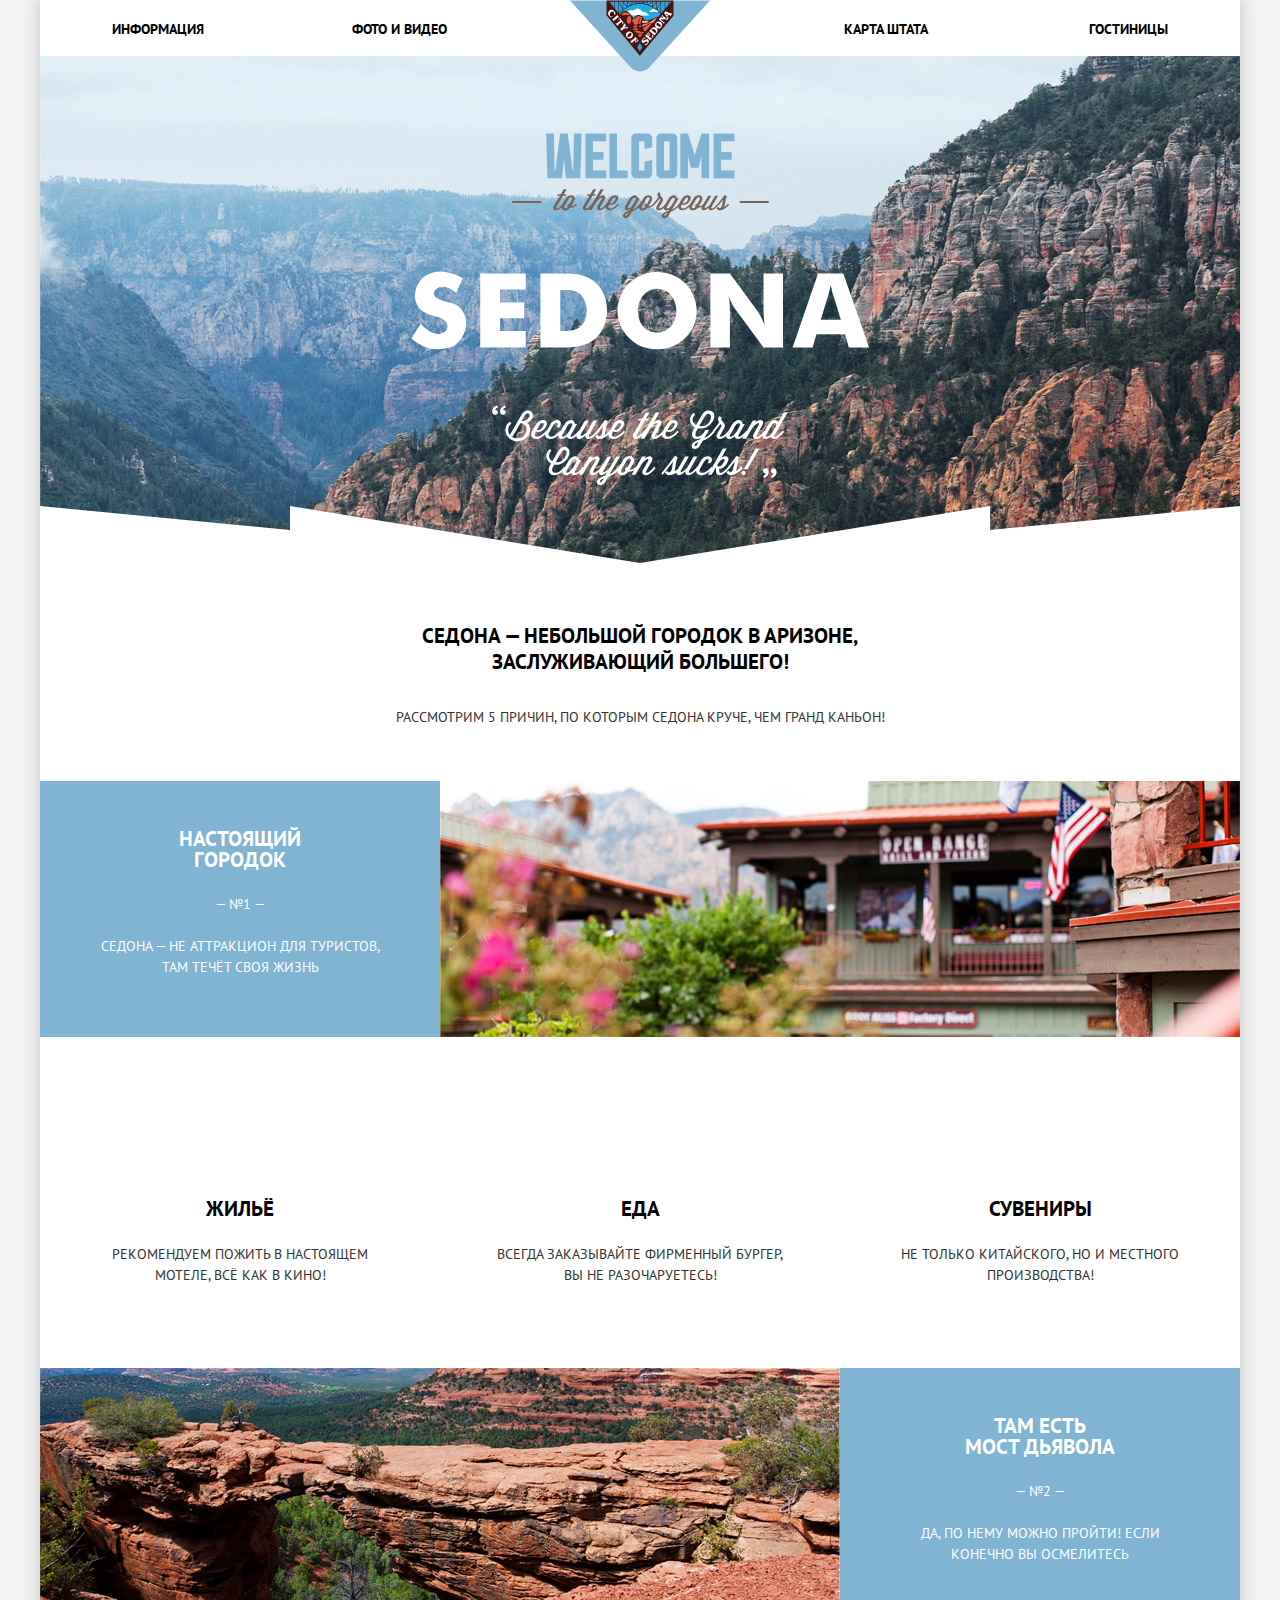
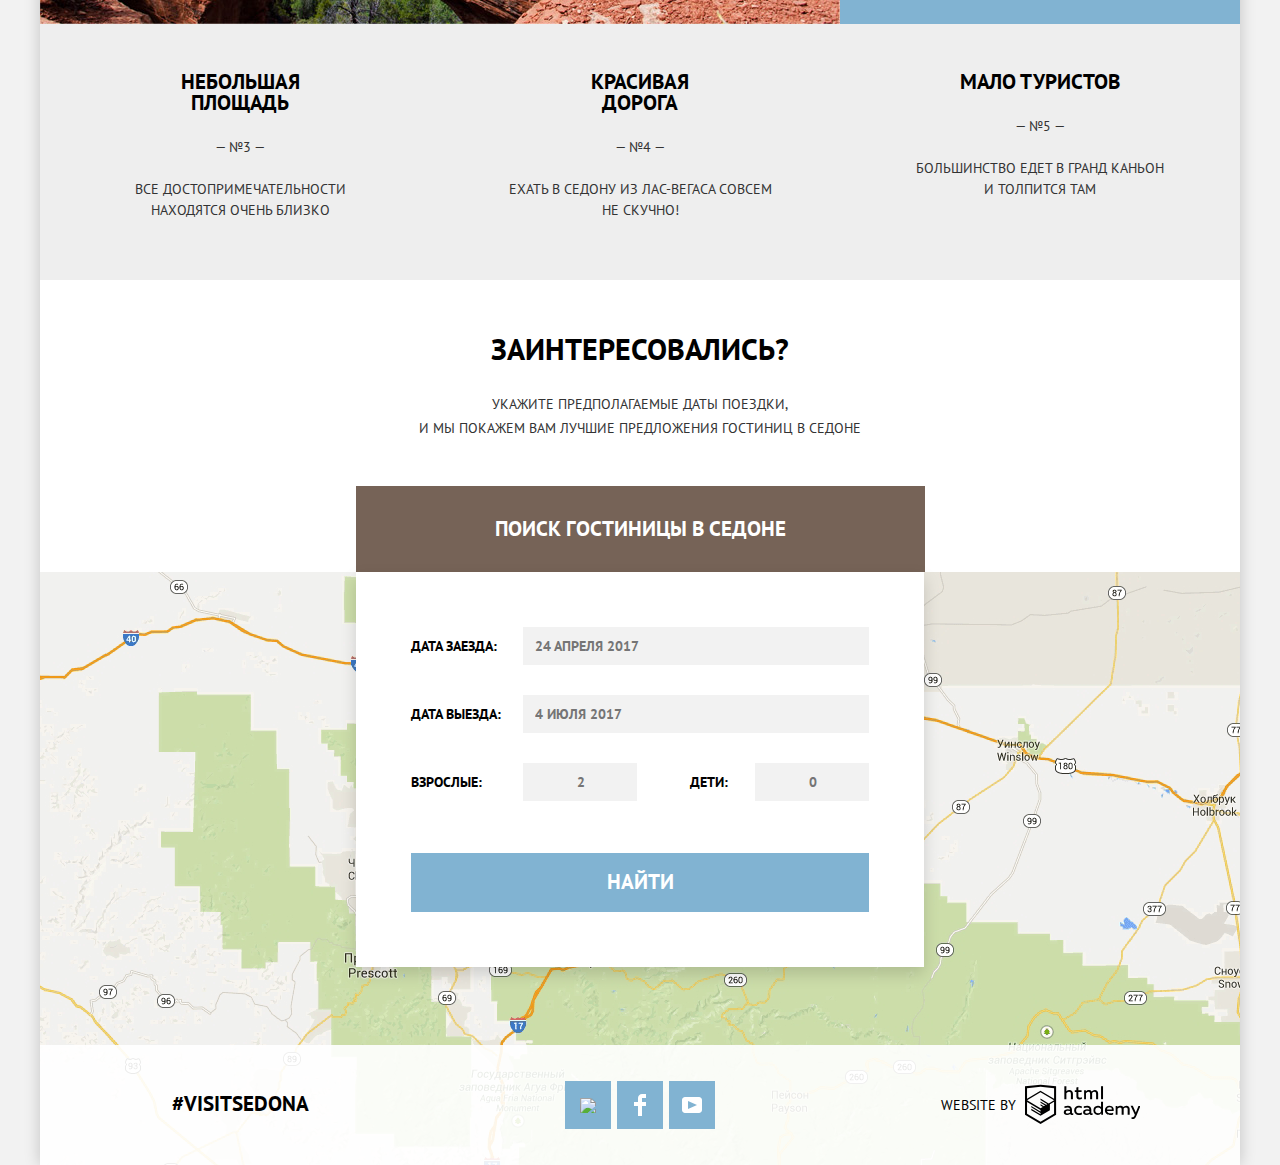
==== commit 068b21a7: "ПП всё, кроме двойного ползунка в hotels.html" ====
--- a/index.html
+++ b/index.html
@@ -49,15 +49,15 @@
             <h2 class="visually-hidden">Особенности Седоны</h2>
 
             <ul class="features-list">
-              <li class="item feature-item">
+              <li class="item feature-item feature-house">
                 <h3>Жильё</h3>
                 <p>Рекомендуем пожить в настоящем мотеле, всё как в кино!</p>
               </li>
-              <li class="item feature-item">
+              <li class="item feature-item feature-food">
                 <h3>Еда</h3>
                 <p>Всегда заказывайте фирменный бургер, вы не разочаруетесь!</p>
               </li>
-              <li class="item feature-item">
+              <li class="item feature-item feature-present">
                 <h3>Сувениры</h3>
                 <p>Не только китайского, но и местного производства!</p>
               </li>
@@ -93,11 +93,10 @@
           <li class="item advantages-item">
               <h3>Мало туристов</h3>
               <p>— №5 —</p>
-              <p>Большинство едет в гранд каньон и толпится там</p>
+              <p>Большинство едет в гранд каньон и&nbsp;толпится там</p>
           </li>
         </ul>
       </section>
-
 
       <!--  Поиск гостиницы  -->
       <section class="hotel-search">
@@ -109,27 +108,36 @@
         <section class="modal-search">
           <h3 class="visually-hidden">Поиск гостиницы в Седоне</h3>
           <form class="modal-search-form" action="https://echo.htmlacademy.ru" method="get">
-            <p>
+            <p class="search-form-item">
               <label for="arrival-date">Дата заезда:</label>
               <input id="arrival-date" type="text" name="arrival-date" value="" placeholder="24 апреля 2017">
+              <button class="calendar" type="button"></button>
             </p>
-            <p>
+            <p class="search-form-item">
               <label for="date-of-departure">Дата выезда:</label>
               <input id="date-of-departure" type="text" name="date-of-departure" value="" placeholder="4 июля 2017">
+              <button class="calendar" type="button"></button>
             </p>
-            <p>
+            <p class="search-form-item number-item">
               <label for="adults-count">Взрослые:</label>
-              <input id="adults-count" type="number" name="adults-count" value="" placeholder="2" min="0">
+              <span class="plus-minus">
+                <button class="minus" type="button"></button>
+                <input id="adults-count" type="text" name="adults-count" value="" placeholder="2">
+                <button class="plus" type="button"></button>
+              </span>
             </p>
-            <p>
+            <p class="search-form-item  number-item">
               <label for="children-count">Дети:</label>
-              <input id="children-count" type="number" name="children-count" value="" placeholder="0" min="0">
+              <span class="plus-minus">
+                <button class="minus" type="button"></button>
+                <input id="children-count" type="text" name="children-count" value="" placeholder="0">
+                <button class="plus" type="button"></button>
+              </span>
             </p>
-            <button class="button button-blue" type="submit">Найти</button>
+            <button class="button button-blue button-search" type="submit">Найти</button>
           </form>
         </section>
       </section>
-
 
       <!--  Карта штата  -->
       <section class="map" id="map-of-arizona">
@@ -143,33 +151,33 @@
 
     <!--  Подвал  -->
     <footer class="main-footer footer-main-page">
-      <a class="instagram focus-outline" href="" target="_blank" aria-label="Седона в Инстаграм">#visitSEDONA</a>
+        <a class="instagram" href="" target="_blank" aria-label="Седона в Инстаграм">#visitSEDONA</a>
 
-      <ul class="footer-social">
-        <li>
-          <a class="social-btn button-blue social-tv" href="" target="_blank" aria-label="Седона в Твиттере.">
-            <img src="img/tv-icon.svg" width="17px" height="15px" alt="Седона в Твиттере.">
+        <ul class="footer-social">
+          <li>
+            <a class="social-btn button-blue social-tw" href="" target="_blank" aria-label="Седона в Твиттере.">
+              <img src="img/tw-icon.svg" width="17" height="15" alt="Седона в Твиттере.">
+            </a>
+          </li>
+          <li>
+            <a class="social-btn button-blue social-fb" href="" target="_blank" aria-label="Седона в Фейсбуке.">
+              <img src="img/fb-icon.svg" width="12" height="22" alt="Седона в Фейсбуке.">
+            </a>
+          </li>
+          <li>
+            <a class="social-btn button-blue social-yt" href="" target="_blank" aria-label="Седона на Ютубе.">
+              <img src="img/youtube.svg" width="20" height="16" alt="Седона на Ютубе.">
+            </a>
+          </li>
+        </ul>
+
+        <p class="copyright">
+          Website by
+          <a href="https://htmlacademy.ru/intensive/htmlcss" target="_blank" aria-label="HTML Academy">
+            <span class="visually-hidden">HTML Academy</span>
+            <svg xmlns="http://www.w3.org/2000/svg" width="115px" height="41px" viewBox="0 0 113 39"><title>logo_name</title><path d="M401.93,351.51a2.07,2.07,0,0,0,.58-0.11v1.4a3.41,3.41,0,0,1-1.24.22,1.75,1.75,0,0,1-1.75-1,5.08,5.08,0,0,1-3.3,1.13c-1.59,0-3.06-.87-3.06-2.68,0-2.24,2.08-2.93,3.9-2.93a11.63,11.63,0,0,1,2.28.26v-0.31c0-1.09-.8-1.86-2.3-1.86a7.79,7.79,0,0,0-3.15.67v-1.79a10.72,10.72,0,0,1,3.35-.58c2.48,0,4,1.18,4,3.83v3.14A0.57,0.57,0,0,0,401.93,351.51Zm-6.76-1.19a1.42,1.42,0,0,0,1.64,1.29,3.56,3.56,0,0,0,2.53-1V349.1a10.21,10.21,0,0,0-1.9-.22C396.34,348.89,395.17,349.23,395.17,350.33Z" transform="translate(-355.09 -323.29)" fill="#fff"/><path d="M408.15,343.91a5.29,5.29,0,0,1,2.7.67v1.79a4.28,4.28,0,0,0-2.42-.73,2.89,2.89,0,1,0,0,5.76,5.26,5.26,0,0,0,2.55-.67v1.8a6.58,6.58,0,0,1-2.9.6,4.42,4.42,0,0,1-4.72-4.54A4.54,4.54,0,0,1,408.15,343.91Z" transform="translate(-355.09 -323.29)" fill="#fff"/><path d="M420.93,351.51a2.07,2.07,0,0,0,.58-0.11v1.4a3.41,3.41,0,0,1-1.24.22,1.75,1.75,0,0,1-1.75-1,5.08,5.08,0,0,1-3.3,1.13c-1.59,0-3.06-.87-3.06-2.68,0-2.24,2.08-2.93,3.9-2.93a11.63,11.63,0,0,1,2.28.26v-0.31c0-1.09-.8-1.86-2.3-1.86a7.79,7.79,0,0,0-3.15.67v-1.79a10.72,10.72,0,0,1,3.35-.58c2.48,0,4,1.18,4,3.83v3.14A0.57,0.57,0,0,0,420.93,351.51Zm-6.76-1.19a1.42,1.42,0,0,0,1.64,1.29,3.56,3.56,0,0,0,2.53-1V349.1a10.21,10.21,0,0,0-1.9-.22C415.33,348.89,414.17,349.23,414.17,350.33Z" transform="translate(-355.09 -323.29)" fill="#fff"/><path d="M431.76,340.14V352.9H430v-1.39a4.07,4.07,0,0,1-3.35,1.62,4.62,4.62,0,0,1,0-9.22,4,4,0,0,1,3.15,1.37v-5.14h2ZM427,345.62a2.9,2.9,0,0,0,0,5.8,3,3,0,0,0,2.79-1.84v-2.13A3.06,3.06,0,0,0,427,345.62Z" transform="translate(-355.09 -323.29)" fill="#fff"/><path d="M438.08,343.91c3.48,0,4.68,2.81,4.12,5.34h-6.58c0.22,1.57,1.75,2.22,3.35,2.22a6.41,6.41,0,0,0,2.77-.62v1.68a7.5,7.5,0,0,1-3.14.6c-2.68,0-5-1.53-5-4.61A4.39,4.39,0,0,1,438.08,343.91Zm0.09,1.62a2.39,2.39,0,0,0-2.57,2.26h4.85A2.06,2.06,0,0,0,438.17,345.53Z" transform="translate(-355.09 -323.29)" fill="#fff"/><path d="M444.19,352.9v-8.75h1.73v1.09a4,4,0,0,1,2.92-1.33,3,3,0,0,1,2.73,1.4,4.33,4.33,0,0,1,3.06-1.4,3.21,3.21,0,0,1,3.32,3.52v5.47h-2v-5.41a1.67,1.67,0,0,0-1.73-1.84,2.94,2.94,0,0,0-2.17,1.18c0,0.2,0,.4,0,0.6v5.47h-2v-5.41a1.67,1.67,0,0,0-1.73-1.84,3.11,3.11,0,0,0-2.32,1.35v5.91h-2Z" transform="translate(-355.09 -323.29)" fill="#fff"/><path d="M466.56,344.15h2l-4.1,9.93c-0.95,2.28-2.19,3-3.52,3a5,5,0,0,1-1.15-.15v-1.66a3,3,0,0,0,.89.13c0.95,0,1.66-.67,2.17-2l0.18-.44-4.16-8.82H461l3,6.6Z" transform="translate(-355.09 -323.29)" fill="#fff"/><path d="M395.75,324.82v5a4,4,0,0,1,2.83-1.2,3.41,3.41,0,0,1,3.61,3.57v5.41h-2v-5.16a1.9,1.9,0,0,0-2-2.1,3.08,3.08,0,0,0-2.44,1.46v5.8h-2V324.82h2Z" transform="translate(-355.09 -323.29)" fill="#fff"/><path d="M407.52,325.71v3.12h3.17v1.71h-3.17v4c0,1.15.53,1.53,1.66,1.53a4.71,4.71,0,0,0,1.77-.35v1.68a7.14,7.14,0,0,1-2.35.38,2.68,2.68,0,0,1-3-2.88v-4.38H404v-1.71h1.57v-2.64Z" transform="translate(-355.09 -323.29)" fill="#fff"/><path d="M413.19,337.58v-8.75h1.73v1.09a4,4,0,0,1,2.92-1.33,3,3,0,0,1,2.73,1.4,4.33,4.33,0,0,1,3.06-1.4,3.21,3.21,0,0,1,3.32,3.52v5.47h-2v-5.41a1.67,1.67,0,0,0-1.73-1.84,2.94,2.94,0,0,0-2.17,1.18c0,0.2,0,.4,0,0.6v5.47h-2v-5.41a1.67,1.67,0,0,0-1.73-1.84,3.11,3.11,0,0,0-2.32,1.35v5.91h-2Z" transform="translate(-355.09 -323.29)" fill="#fff"/><rect x="74.72" y="1.52" width="1.95" height="12.76" fill="#fff"/><path d="M370.53,323.31l-0.16,0-15.28,1.6v28L370.37,362l15.28-9.09v-28Zm13.12,28.45-13.28,7.9-13.28-7.9V340.28l13.22,7.87,0,1.43-9.07-5.4v1.38l9.11,5.47,0,1.46-9.1-5.42v1.38l9.11,5.47h0l9.19-5.5v-1.39h0v-4.52l4.1-2.45v11.67Zm0-13.16L380,340.74h0l-1.68,1-8-4.76v1.38l6.84,4.07-0.06,0-0.15.09-1,.57-5.64-3.36v1.38l4.45,2.65-1.05.7,0,0-3.36-2v1.38l2.21,1.3-2.25,1.35-13.16-7.82,13.17-7.92h0Zm0-1.39-13.35-7.87h0l-13.2,7.86v-10.5l13.28-1.39,13.28,1.39v10.51Z" transform="translate(-355.09 -323.29)" fill="#fff"/></svg>
           </a>
-        </li>
-        <li>
-          <a class="social-btn button-blue social-fb" href="" target="_blank" aria-label="Седона в Фейсбуке.">
-            <img src="img/fb-icon.svg" width="12px" height="22px" alt="Седона в Фейсбуке.">
-          </a>
-        </li>
-        <li>
-          <a class="social-btn button-blue social-yt" href="" target="_blank" aria-label="Седона на Ютубе.">
-            <img src="img/youtube.svg" width="20px" height="16px" alt="Седона на Ютубе.">
-          </a>
-        </li>
-      </ul>
-
-      <p class="copyright">
-        Website by
-        <a href="https://htmlacademy.ru/intensive/htmlcss" target="_blank" aria-label="HTML Academy">
-          <span class="visually-hidden">HTML Academy</span>
-          <svg xmlns="http://www.w3.org/2000/svg" width="115px" height="41px" viewBox="0 0 113 39"><title>logo_name</title><path d="M401.93,351.51a2.07,2.07,0,0,0,.58-0.11v1.4a3.41,3.41,0,0,1-1.24.22,1.75,1.75,0,0,1-1.75-1,5.08,5.08,0,0,1-3.3,1.13c-1.59,0-3.06-.87-3.06-2.68,0-2.24,2.08-2.93,3.9-2.93a11.63,11.63,0,0,1,2.28.26v-0.31c0-1.09-.8-1.86-2.3-1.86a7.79,7.79,0,0,0-3.15.67v-1.79a10.72,10.72,0,0,1,3.35-.58c2.48,0,4,1.18,4,3.83v3.14A0.57,0.57,0,0,0,401.93,351.51Zm-6.76-1.19a1.42,1.42,0,0,0,1.64,1.29,3.56,3.56,0,0,0,2.53-1V349.1a10.21,10.21,0,0,0-1.9-.22C396.34,348.89,395.17,349.23,395.17,350.33Z" transform="translate(-355.09 -323.29)" fill="#fff"/><path d="M408.15,343.91a5.29,5.29,0,0,1,2.7.67v1.79a4.28,4.28,0,0,0-2.42-.73,2.89,2.89,0,1,0,0,5.76,5.26,5.26,0,0,0,2.55-.67v1.8a6.58,6.58,0,0,1-2.9.6,4.42,4.42,0,0,1-4.72-4.54A4.54,4.54,0,0,1,408.15,343.91Z" transform="translate(-355.09 -323.29)" fill="#fff"/><path d="M420.93,351.51a2.07,2.07,0,0,0,.58-0.11v1.4a3.41,3.41,0,0,1-1.24.22,1.75,1.75,0,0,1-1.75-1,5.08,5.08,0,0,1-3.3,1.13c-1.59,0-3.06-.87-3.06-2.68,0-2.24,2.08-2.93,3.9-2.93a11.63,11.63,0,0,1,2.28.26v-0.31c0-1.09-.8-1.86-2.3-1.86a7.79,7.79,0,0,0-3.15.67v-1.79a10.72,10.72,0,0,1,3.35-.58c2.48,0,4,1.18,4,3.83v3.14A0.57,0.57,0,0,0,420.93,351.51Zm-6.76-1.19a1.42,1.42,0,0,0,1.64,1.29,3.56,3.56,0,0,0,2.53-1V349.1a10.21,10.21,0,0,0-1.9-.22C415.33,348.89,414.17,349.23,414.17,350.33Z" transform="translate(-355.09 -323.29)" fill="#fff"/><path d="M431.76,340.14V352.9H430v-1.39a4.07,4.07,0,0,1-3.35,1.62,4.62,4.62,0,0,1,0-9.22,4,4,0,0,1,3.15,1.37v-5.14h2ZM427,345.62a2.9,2.9,0,0,0,0,5.8,3,3,0,0,0,2.79-1.84v-2.13A3.06,3.06,0,0,0,427,345.62Z" transform="translate(-355.09 -323.29)" fill="#fff"/><path d="M438.08,343.91c3.48,0,4.68,2.81,4.12,5.34h-6.58c0.22,1.57,1.75,2.22,3.35,2.22a6.41,6.41,0,0,0,2.77-.62v1.68a7.5,7.5,0,0,1-3.14.6c-2.68,0-5-1.53-5-4.61A4.39,4.39,0,0,1,438.08,343.91Zm0.09,1.62a2.39,2.39,0,0,0-2.57,2.26h4.85A2.06,2.06,0,0,0,438.17,345.53Z" transform="translate(-355.09 -323.29)" fill="#fff"/><path d="M444.19,352.9v-8.75h1.73v1.09a4,4,0,0,1,2.92-1.33,3,3,0,0,1,2.73,1.4,4.33,4.33,0,0,1,3.06-1.4,3.21,3.21,0,0,1,3.32,3.52v5.47h-2v-5.41a1.67,1.67,0,0,0-1.73-1.84,2.94,2.94,0,0,0-2.17,1.18c0,0.2,0,.4,0,0.6v5.47h-2v-5.41a1.67,1.67,0,0,0-1.73-1.84,3.11,3.11,0,0,0-2.32,1.35v5.91h-2Z" transform="translate(-355.09 -323.29)" fill="#fff"/><path d="M466.56,344.15h2l-4.1,9.93c-0.95,2.28-2.19,3-3.52,3a5,5,0,0,1-1.15-.15v-1.66a3,3,0,0,0,.89.13c0.95,0,1.66-.67,2.17-2l0.18-.44-4.16-8.82H461l3,6.6Z" transform="translate(-355.09 -323.29)" fill="#fff"/><path d="M395.75,324.82v5a4,4,0,0,1,2.83-1.2,3.41,3.41,0,0,1,3.61,3.57v5.41h-2v-5.16a1.9,1.9,0,0,0-2-2.1,3.08,3.08,0,0,0-2.44,1.46v5.8h-2V324.82h2Z" transform="translate(-355.09 -323.29)" fill="#fff"/><path d="M407.52,325.71v3.12h3.17v1.71h-3.17v4c0,1.15.53,1.53,1.66,1.53a4.71,4.71,0,0,0,1.77-.35v1.68a7.14,7.14,0,0,1-2.35.38,2.68,2.68,0,0,1-3-2.88v-4.38H404v-1.71h1.57v-2.64Z" transform="translate(-355.09 -323.29)" fill="#fff"/><path d="M413.19,337.58v-8.75h1.73v1.09a4,4,0,0,1,2.92-1.33,3,3,0,0,1,2.73,1.4,4.33,4.33,0,0,1,3.06-1.4,3.21,3.21,0,0,1,3.32,3.52v5.47h-2v-5.41a1.67,1.67,0,0,0-1.73-1.84,2.94,2.94,0,0,0-2.17,1.18c0,0.2,0,.4,0,0.6v5.47h-2v-5.41a1.67,1.67,0,0,0-1.73-1.84,3.11,3.11,0,0,0-2.32,1.35v5.91h-2Z" transform="translate(-355.09 -323.29)" fill="#fff"/><rect x="74.72" y="1.52" width="1.95" height="12.76" fill="#fff"/><path d="M370.53,323.31l-0.16,0-15.28,1.6v28L370.37,362l15.28-9.09v-28Zm13.12,28.45-13.28,7.9-13.28-7.9V340.28l13.22,7.87,0,1.43-9.07-5.4v1.38l9.11,5.47,0,1.46-9.1-5.42v1.38l9.11,5.47h0l9.19-5.5v-1.39h0v-4.52l4.1-2.45v11.67Zm0-13.16L380,340.74h0l-1.68,1-8-4.76v1.38l6.84,4.07-0.06,0-0.15.09-1,.57-5.64-3.36v1.38l4.45,2.65-1.05.7,0,0-3.36-2v1.38l2.21,1.3-2.25,1.35-13.16-7.82,13.17-7.92h0Zm0-1.39-13.35-7.87h0l-13.2,7.86v-10.5l13.28-1.39,13.28,1.39v10.51Z" transform="translate(-355.09 -323.29)" fill="#fff"/></svg>
-        </a>
-      </p>
+        </p>
     </footer>
 
   </body>
--- a/css/style.css
+++ b/css/style.css
@@ -4,11 +4,6 @@
 *::before,
 *::after {
   box-sizing: inherit;
-}
-
-html {
-  box-sizing: border-box;
-  background-color: #f2f2f2;
 }
 
 .block {
@@ -27,7 +22,7 @@
 }
 
 .container {
-  width: 1058px;
+  width: 1056px;
   margin: 0 auto;
   padding: 0;
 }
@@ -40,13 +35,18 @@
     0 0 0 4px #81b3d2;
 }
 
+html {
+  box-sizing: border-box;
+  background-color: #f2f2f2;
+}
+
 body {
   width: 1200px;
   margin: 0;
-  /*margin-left: auto;
-  margin-right: auto;*/
-  margin-left: 40px;
-  margin-right: 40px;
+  margin-left: auto;
+  margin-right: auto;
+  /*margin-left: 40px;
+  margin-right: 40px;*/
   padding: 0;
 
   font-family: "PT Sans", Arial, sans-serif;
@@ -66,7 +66,7 @@
   text-decoration: none;
 }
 
-/*  Чекбокся и радиокнопки  */
+/*  Чекбоксы и радиокнопки  */
 
 input[type="checkbox"] + label,
 input[type="radio"] + label {
@@ -81,6 +81,9 @@
 /*  Кнопки  */
 
 .button {
+  display: block;
+
+  padding: 3px 17px;
   font: inherit;
   font-weight: bold;
 
--- a/css/header.css
+++ b/css/header.css
@@ -41,7 +41,7 @@
   padding: 0;
   min-height: 56px;
   /* IE11 */
-  height: 10px;
+  /*height: 10px;*/
 
   list-style: none;
 }
@@ -49,7 +49,8 @@
 .main-navigation li {
   width: 195px;
   max-width: 195px;
-  margin: 0;
+  margin: auto 0;
+
 
   text-align: left;
   word-wrap: break-word;
--- a/css/greetings.css
+++ b/css/greetings.css
@@ -1,14 +1,14 @@
 /*  Седона: приветствие  */
 
 .greetings {
-  margin-top: -16px;
+  margin-top: -17px;
   text-align: center;
 }
 
 .welcome {
   display: flex;
 
-  min-height: 510px;
+  min-height: 507px;
   height: 10px;  /* IE11 */
 
   background-color: #687781;
--- a/css/advantages.css
+++ b/css/advantages.css
@@ -2,7 +2,7 @@
 
 .advantages h2 {
   margin: 0;
-  margin-top: 30px;
+  margin-top: 29px;
   margin-right: 40px;
   margin-left: 40px;
 
@@ -19,7 +19,7 @@
   justify-content: center;
 
   margin: 0;
-  margin-top: 55px;
+  margin-top: 51px;
   padding: 0;
 
   list-style: none;
@@ -27,7 +27,7 @@
 
 .advantages-list .item {
   width: 400px;
-  padding-top: 43px;
+  padding-top: 47px;
   padding-bottom: 58px;
 
   font: inherit;
@@ -36,6 +36,11 @@
 }
 
 .advantages-list .item h3 {
+  width: 160px;
+  margin: 0;
+  margin-left: auto;
+  margin-right: auto;
+
   font-size: 21px;
   line-height: 21px;
   font-weight: bold;
@@ -52,13 +57,6 @@
   order: -1;
 }
 
-.advantages-list .item  h3 {
-  width: 160px;
-  margin: 0;
-  margin-left: auto;
-  margin-right: auto;
-}
-
 .advantages-list .item  p {
   width: 280px;
   margin: 0;
@@ -67,11 +65,11 @@
 }
 
 .advantages-item p:first-of-type {
-  margin-top: 25px;
+  margin-top: 24px;
 }
 
 .advantages-item p:nth-of-type(2) {
-  margin-top: 25px;
+  margin-top: 21px;
 }
 
 .advantages-photo {
@@ -90,9 +88,13 @@
   color: #ffffff;
 }
 
-.advantages-photo img {
+.advantages-photo .item img {
   width: 800px;
   height: 256px;
+}
+
+.advantages-photo .item p {
+  width: 305px;
 }
 
 
@@ -109,11 +111,41 @@
 }
 
 .features-list .feature-item {
+  display: flex;
+  flex-direction: column;
+  align-items: center;
+  position: relative;
+
   min-height: 330px;
-  padding-top: 157px;
-  padding-bottom: 85px;
+  padding-top: 161px;
+  padding-bottom: 82px;
 }
 
 .features-list .feature-item p {
   margin-top: 25px;
+  width: 290px;
 }
+
+.features-list .feature-item::before {
+  position: absolute;
+  content: "";
+  top: 56px;
+
+  width: 75px;
+  height: 76px;
+
+  background-position: center bottom;
+  background-repeat: no-repeat;
+}
+
+.feature-house::before {
+  background-image: url("../img/icon-house.svg");
+}
+
+.feature-food::before {
+  background-image: url("../img/icon-food.svg");
+}
+
+.feature-present::before {
+  background-image: url("../img/icon-present.svg");
+}
--- a/css/hotel-search.css
+++ b/css/hotel-search.css
@@ -8,7 +8,7 @@
 
 .hotel-search h2 {
   margin: 0;
-  margin-top: 56px;
+  margin-top: 51px;
   margin-right: 40px;
   margin-left: 40px;
 
@@ -19,7 +19,7 @@
 
 .hotel-search p {
   margin: 0;
-  margin-top: 35px;
+  margin-top: 25px;
   margin-right: 40px;
   margin-left: 40px;
 
@@ -29,7 +29,13 @@
 }
 
 .button-show-modal {
-  margin-top: 52px;
+  margin-top: 46px;
+  margin-left: auto;
+  margin-right: auto;
+  padding: 30px 139px;
+
+  font-size: 21px;
+  line-height: 26px;
 }
 
 
@@ -37,18 +43,33 @@
 
 .modal-search {
   position: absolute;
-  width: 568px;
   left: calc(50% - 568px / 2);
-  padding: 55px 55px 55px 55px;
+  padding: 55px;
   z-index: 10;
 
   background-color:  #ffffff;
-
   box-shadow: 0 7px 15px rgba(0, 0, 0, 0.15);
 }
 
-.modal-search-form input,
-.modal-search-form label {
+.modal-search-form {
+  display: flex;
+  flex-wrap: wrap;
+  justify-content: space-between;
+  width: 458px;
+}
+
+.modal-search-form .search-form-item {
+  display: flex;
+  justify-content: space-between;
+  align-items: center;
+
+  width: 100%;
+  margin: 0;
+  margin-bottom: 30px;
+}
+
+.search-form-item input,
+.search-form-item label {
   font-size: 14px;
   line-height: 26px;
   font-weight: bold;
@@ -56,12 +77,116 @@
   text-transform: uppercase;
 }
 
-.modal-search-form input {
+.search-form-item label {
+  margin-right: auto;
+}
+
+.search-form-item input {
+  width: 308px;
+  padding: 6px 12px;
+
   background-color: #f2f2f2;
   border: none;
   outline: none;
 }
 
+.search-form-item.number-item {
+  width: 226px;
+  margin-bottom: 0;
+}
+
+.search-form-item.number-item:last-of-type {
+  width: 179px;
+}
+
+.plus-minus {
+  display: flex;
+
+  margin: 0;
+  padding: 0;
+
+  background-color: #f2f2f2;
+}
+
+.plus-minus input {
+  width: 36px;
+  padding-right: 4px;
+  padding-left: 4px;
+  text-align: center;
+}
+
+/*  Плюс / Минус / Календарь */
+
+.minus,
+.plus,
+.calendar {
+  display: inline-block;
+  vertical-align: middle;
+
+  min-width: 38px;
+  min-height: 38px;
+  margin: 0;
+  padding: 0;
+
+  background-color: #f2f2f2;
+  background-image: url("../img/spritesheet.png");
+  background-repeat: no-repeate;
+
+  border: none;
+  outline: none;
+  cursor: pointer;
+}
+
+.minus {
+  margin-right: 2px;
+  background-position: 3px -23px;
+}
+
+.minus:hover,
+.minus:focus {
+  background-position: 3px -77px;
+}
+
+.minus:active {
+  background-position: 3px -131px;
+}
+
+.plus {
+  background-position: 3px 4px;
+}
+
+.plus:hover,
+.plus:focus {
+  background-position: 3px -50px;
+}
+
+.plus:active {
+  background-position: 3px -104px;
+}
+
+.calendar {
+  background-position: -2px -164px;
+}
+
+.calendar:hover,
+.calendar:focus {
+  background-position: -2px -248px;
+}
+
+.calendar:active {
+  background-position: -2px -206px;
+}
+
+.minus:focus,
+.plus:focus,
+.calendar:focus {
+  width: 34px;
+  height: 34px;
+  box-shadow: inset 0 0 0 2px #e5e5e5;
+}
+
+/*  ********  */
+
 .modal-search-form input:hover {
   background-color: #ebebeb;
 }
@@ -70,3 +195,13 @@
   background-color: #ffffff;
   outline: 2px solid #e5e5e5;
 }
+
+.modal-search-form > button {
+  width: 100%;
+  margin-top: 52px;
+  padding-top: 16px;
+  padding-bottom: 17px;
+
+  font-size: 21px;
+  line-height: 26px;
+}
--- a/css/footer.css
+++ b/css/footer.css
@@ -3,12 +3,12 @@
 .main-footer {
   display: flex;
   flex-wrap: wrap;
-  justify-content: space-around;
+  justify-content: space-between;
   align-items: center;
   width: inherit;
   min-height: 120px;
   /* IE11 */
-  height: 10px;
+  /*height: 10px;*/
 
   background-color: rgba(255, 255, 255, 0.9);
 }
@@ -16,10 +16,18 @@
 .footer-main-page {
   position: absolute;
 
-  margin-top: -115px;
+  margin-top: -120px;
 }
 
 .instagram {
+  display: inline-block;
+  vertical-align: middle;
+
+  width: 400px;
+  margin: 0;
+  margin-top: -3px;
+  text-align: center;
+
   font-size: 21px;
   line-height: 26px;
   font-weight: bold;
@@ -28,28 +36,27 @@
 
 .instagram:hover,
 .instagram:focus {
-  text-decoration: underline;
+  color: #81b3d2;
+
+  outline: none;
 }
 
 .instagram:active {
-  color: rgba(0, 0, 0, 0.5);
+  color: rgba(0, 0, 0, 0.3);
   text-decoration: none;
 }
 
 .footer-social {
   display: flex;
   flex-wrap: wrap;
+  justify-content: center;
   align-items: center;
 
-  max-width: 576px;
+  width: 400px;
   margin: 0;
   padding: 0;
 
-  text-align: center;
-
   list-style: none;
-
-  /*background-color: rgba(0, 255, 85, 0.2);*/
 }
 
 .footer-social li {
@@ -65,8 +72,10 @@
   justify-content: center;
   align-items: center;
 
-  width: 48px;
-  height: 48px;
+  min-width: 46px;
+  min-height: 48px;
+  margin-top: 6px;
+  margin-bottom: 6px;
 
   outline: none;
 }
@@ -75,7 +84,7 @@
   opacity: 0.3;
 }
 
-.social-tv img {
+.social-tw img {
   width: 17px;
   height: 15px;
 }
@@ -92,8 +101,10 @@
 
 .copyright {
   display: flex;
+  justify-content: center;
   align-items: center;
 
+  width: 400px;
   margin: 0;
 
   font-size: 14px;
@@ -101,20 +112,25 @@
 }
 
 .copyright a {
-  margin-left: 6px;
+  margin-left: 9px;
+  margin-top: 6px;
 
   outline: none;
 }
 
-.copyright path {
+.copyright path,
+.copyright rect {
   fill: #000000;
 }
 
 .copyright a:hover path,
-.copyright a:focus path {
+.copyright a:focus path,
+.copyright a:hover rect,
+.copyright a:focus rect {
   fill: #81b3d2;
 }
 
-.copyright a:active path {
+.copyright a:active path,
+.copyright a:active rect {
   fill: #bdbbbc;
 }
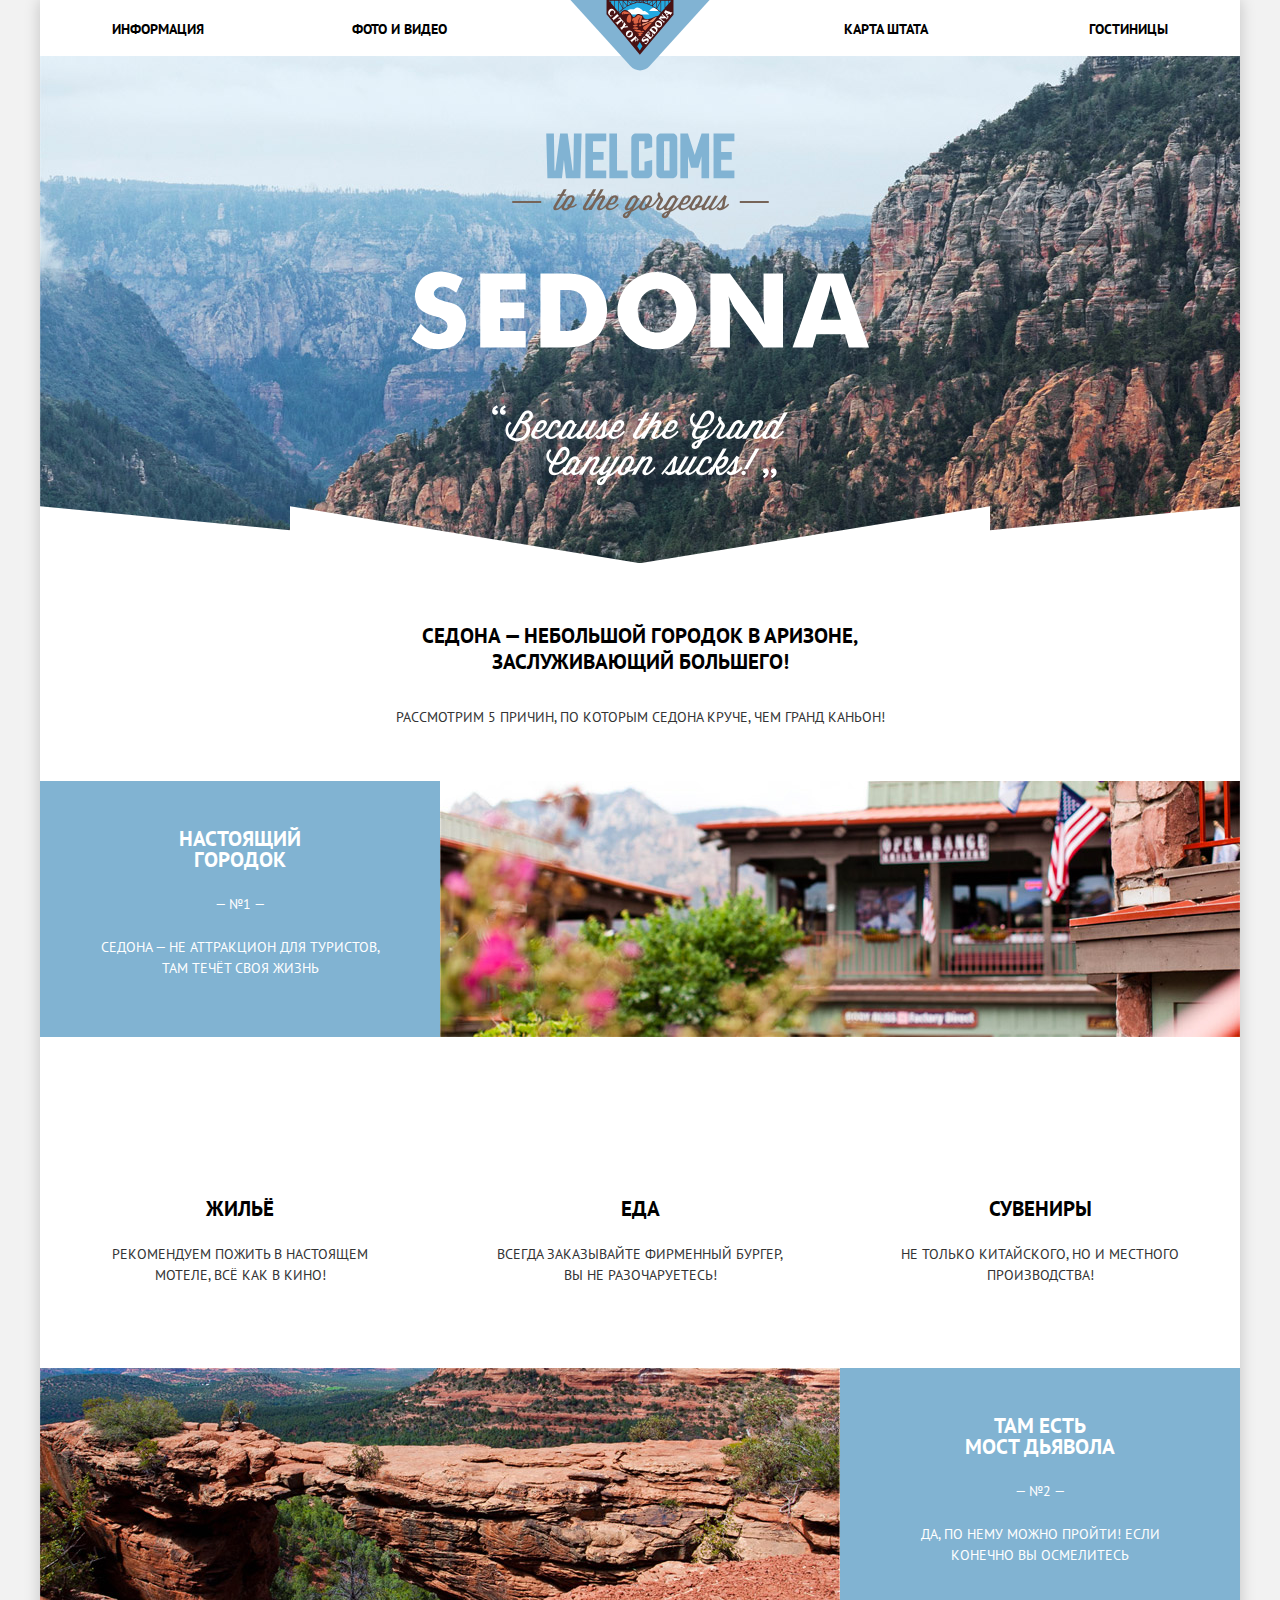
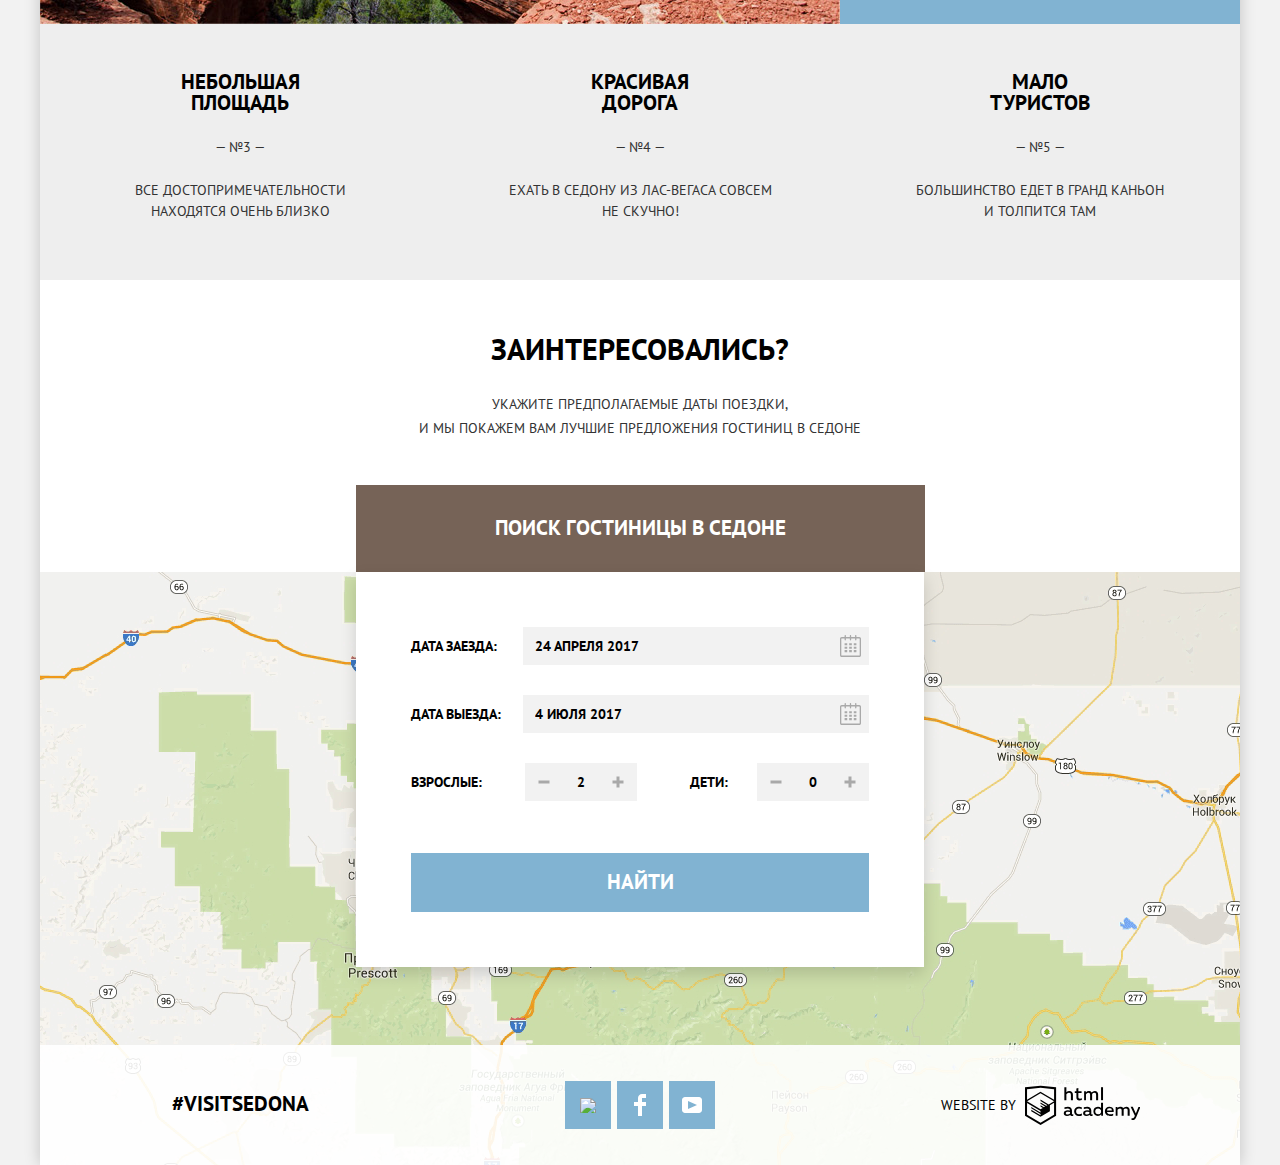
==== commit afeb8ddf: "Исправление :active на кнопках сортровки; Исправление полоски в векторной маске при масштабировании;" ====
--- a/index.html
+++ b/index.html
@@ -14,7 +14,7 @@
     <link href="css/map.css" rel="stylesheet">
     <link href="css/footer.css" rel="stylesheet">
   </head>
-  <body>
+  <body class="main-page">
     <!--  Шапка  -->
     <header class="main-header container">
       <img class="logo" src="img/logo-sedona.svg" width="140" height="72" alt="Логотип сайта «Седона».">
@@ -35,6 +35,7 @@
         <div class="welcome">
           <h1 class="visually-hidden">Город Седона для туристов!</h1>
           <img src="img/welcome.svg" width="459" height="353" alt="Welcome to the gorgeous Sedona «Because the Grand Canyon sucks!»">
+          <span class="visually-hidden"><br>Welcome to the gorgeous Sedona «Because the Grand Canyon sucks!»</span>
         </div>
         <p>Седона — небольшой городок в Аризоне,<br> заслуживающий большего!</p>
       </section>
@@ -49,15 +50,15 @@
             <h2 class="visually-hidden">Особенности Седоны</h2>
 
             <ul class="features-list">
-              <li class="item feature-item feature-house">
+              <li class="advantages-list-item features-item feature-house">
                 <h3>Жильё</h3>
                 <p>Рекомендуем пожить в настоящем мотеле, всё как в кино!</p>
               </li>
-              <li class="item feature-item feature-food">
+              <li class="advantages-list-item features-item feature-food">
                 <h3>Еда</h3>
                 <p>Всегда заказывайте фирменный бургер, вы не разочаруетесь!</p>
               </li>
-              <li class="item feature-item feature-present">
+              <li class="advantages-list-item features-item feature-present">
                 <h3>Сувениры</h3>
                 <p>Не только китайского, но и местного производства!</p>
               </li>
@@ -65,7 +66,7 @@
           </li>
 
           <li class="advantages-item advantages-photo">
-            <div class="item">
+            <div class="advantages-list-item">
               <h3>Настоящий городок</h3>
               <p>— №1 —</p>
               <p>Седона — не аттракцион для туристов, там течёт своя жизнь</p>
@@ -73,24 +74,24 @@
             <img src="img/photo-town.jpg" width="800" height="256" alt="Фотография городка.">
           </li>
           <li class="advantages-item advantages-photo item-photo-reverse">
-            <div class="item">
+            <div class="advantages-list-item">
               <h3>Там есть<br> Мост дьявола</h3>
               <p>— №2 —</p>
               <p>Да, по нему можно пройти! Если конечно вы осмелитесь</p>
             </div>
             <img src="img/photo-bridge-devil.jpg" width="800" height="256" alt="Фотография Моста дьявола.">
           </li>
-          <li class="item advantages-item">
+          <li class="advantages-list-item advantages-item">
               <h3>Небольшая площадь</h3>
               <p>— №3 —</p>
               <p>Все достопримечательности находятся очень близко</p>
           </li>
-          <li class="item advantages-item">
+          <li class="advantages-list-item advantages-item">
               <h3>Красивая дорога</h3>
               <p>— №4 —</p>
-              <p>Ехать в Седону из Лас-Вегаса совсем не скучно!</p>
-          </li>
-          <li class="item advantages-item">
+              <p>Ехать в Седону из Лас-Вегаса совсем не&nbsp;скучно!</p>
+          </li>
+          <li class="advantages-list-item advantages-item">
               <h3>Мало туристов</h3>
               <p>— №5 —</p>
               <p>Большинство едет в гранд каньон и&nbsp;толпится там</p>
@@ -111,27 +112,47 @@
             <p class="search-form-item">
               <label for="arrival-date">Дата заезда:</label>
               <input id="arrival-date" type="text" name="arrival-date" value="" placeholder="24 апреля 2017">
-              <button class="calendar" type="button"></button>
+              <button class="calendar" type="button">
+                <span class="visually-hidden">Открыть календарь</span>
+                <svg xmlns="http://www.w3.org/2000/svg" width="21" height="22" viewBox="0 0 21 22" focusable="false">
+                  <path d="M19.251 2.025h-2.845V.648c0-.381-.294-.689-.656-.689-.363 0-.656.308-.656.689v1.377h-3.938V.648c0-.381-.294-.689-.655-.689-.363 0-.657.308-.657.689v1.377H5.906V.648c0-.381-.294-.689-.656-.689-.363 0-.657.308-.657.689v1.377H1.75C.784 2.025 0 2.847 0 3.862v16.302C0 21.179.784 22 1.75 22h17.501c.966 0 1.749-.821 1.749-1.836V3.862c0-1.015-.783-1.837-1.749-1.837zm.437 18.139a.448.448 0 0 1-.437.459H1.75a.45.45 0 0 1-.438-.459V3.862a.45.45 0 0 1 .438-.459h2.844v1.378c0 .381.294.689.657.689.362 0 .656-.308.656-.689V3.403h3.938v1.378c0 .381.294.689.657.689.361 0 .655-.308.655-.689V3.403h3.938v1.378c0 .381.293.689.656.689.362 0 .656-.308.656-.689V3.403h2.845c.241 0 .437.206.437.459v16.302z"/>
+                  <path d="M4.594 8.225h2.625v2.066H4.594zM4.594 11.668h2.625v2.067H4.594zM4.594 15.112h2.625v2.066H4.594zM9.188 15.112h2.625v2.066H9.188zM9.188 11.668h2.625v2.067H9.188zM9.188 8.225h2.625v2.066H9.188zM13.781 15.112h2.625v2.066h-2.625zM13.781 11.668h2.625v2.067h-2.625zM13.781 8.225h2.625v2.066h-2.625z"/>
+                </svg>
+              </button>
             </p>
             <p class="search-form-item">
               <label for="date-of-departure">Дата выезда:</label>
               <input id="date-of-departure" type="text" name="date-of-departure" value="" placeholder="4 июля 2017">
-              <button class="calendar" type="button"></button>
+              <button class="calendar" type="button">
+                <span class="visually-hidden">Открыть календарь</span>
+                <svg xmlns="http://www.w3.org/2000/svg" width="21" height="22" viewBox="0 0 21 22" focusable="false">
+                  <path d="M19.251 2.025h-2.845V.648c0-.381-.294-.689-.656-.689-.363 0-.656.308-.656.689v1.377h-3.938V.648c0-.381-.294-.689-.655-.689-.363 0-.657.308-.657.689v1.377H5.906V.648c0-.381-.294-.689-.656-.689-.363 0-.657.308-.657.689v1.377H1.75C.784 2.025 0 2.847 0 3.862v16.302C0 21.179.784 22 1.75 22h17.501c.966 0 1.749-.821 1.749-1.836V3.862c0-1.015-.783-1.837-1.749-1.837zm.437 18.139a.448.448 0 0 1-.437.459H1.75a.45.45 0 0 1-.438-.459V3.862a.45.45 0 0 1 .438-.459h2.844v1.378c0 .381.294.689.657.689.362 0 .656-.308.656-.689V3.403h3.938v1.378c0 .381.294.689.657.689.361 0 .655-.308.655-.689V3.403h3.938v1.378c0 .381.293.689.656.689.362 0 .656-.308.656-.689V3.403h2.845c.241 0 .437.206.437.459v16.302z"/>
+                  <path d="M4.594 8.225h2.625v2.066H4.594zM4.594 11.668h2.625v2.067H4.594zM4.594 15.112h2.625v2.066H4.594zM9.188 15.112h2.625v2.066H9.188zM9.188 11.668h2.625v2.067H9.188zM9.188 8.225h2.625v2.066H9.188zM13.781 15.112h2.625v2.066h-2.625zM13.781 11.668h2.625v2.067h-2.625zM13.781 8.225h2.625v2.066h-2.625z"/>
+                </svg>
+              </button>
             </p>
             <p class="search-form-item number-item">
               <label for="adults-count">Взрослые:</label>
-              <span class="plus-minus">
-                <button class="minus" type="button"></button>
+              <span class="number-of-people">
+                <button class="minus" type="button">
+                  <span class="visually-hidden">Уменьшить число взрослых</span>
+                </button>
                 <input id="adults-count" type="text" name="adults-count" value="" placeholder="2">
-                <button class="plus" type="button"></button>
+                <button class="plus" type="button">
+                  <span class="visually-hidden">Увеличить число взрослых</span>
+                </button>
               </span>
             </p>
             <p class="search-form-item  number-item">
               <label for="children-count">Дети:</label>
-              <span class="plus-minus">
-                <button class="minus" type="button"></button>
+              <span class="number-of-people">
+                <button class="minus" type="button">
+                  <span class="visually-hidden">Уменьшить число детей</span>
+                </button>
                 <input id="children-count" type="text" name="children-count" value="" placeholder="0">
-                <button class="plus" type="button"></button>
+                <button class="plus" type="button">
+                  <span class="visually-hidden">Увеличить число детей</span>
+                </button>
               </span>
             </p>
             <button class="button button-blue button-search" type="submit">Найти</button>
@@ -144,7 +165,11 @@
         <h2 class="visually-hidden">Карта штата Аризона, США</h2>
         <div class="map-wrapper">
           <img src="img/map.png" width="1200" height="593" alt="Карта штата Аризона, США.">
-          <iframe src="https://www.google.com/maps/embed?pb=!1m14!1m8!1m3!1d567185.0505102321!2d-112.21552183115146!3d34.908580631572256!3m2!1i1024!2i768!4f13.1!3m3!1m2!1s0x872da132f942b00d%3A0x5548c523fa6c8efd!2z0KHQtdC00L7QvdCwLCDQkNGA0LjQt9C-0L3QsCA4NjMzNiwg0KHQqNCQ!5e0!3m2!1sru!2sru" width="1200" height="593" style="border:0;" allowfullscreen="" aria-label="Интерактивная карта штата Аризона, США."></iframe>
+          <iframe src="https://www.google.com/maps/embed?pb=!1m14!1m8!1m3!1d567185.0505102321!2d-112.21552183115146!3d34.
+            908580631572256!3m2!1i1024!2i768!4f13.1!3m3!1m2!1s0x872da132f942b00d%3A0x5548c523fa6c8efd!2z0KHQtdC00L7QvdCwLCD
+            QkNGA0LjQt9C-0L3QsCA4NjMzNiwg0KHQqNCQ!5e0!3m2!1sru!2sru" width="1200" height="593" style="border:0;"
+            allowfullscreen="" aria-label="Интерактивная карта штата Аризона, США." tabindex="-1">
+          </iframe>
         </div>
       </section>
     </main>
@@ -156,16 +181,19 @@
         <ul class="footer-social">
           <li>
             <a class="social-btn button-blue social-tw" href="" target="_blank" aria-label="Седона в Твиттере.">
+              <span class="visually-hidden">Седона в Твиттере</span>
               <img src="img/tw-icon.svg" width="17" height="15" alt="Седона в Твиттере.">
             </a>
           </li>
           <li>
             <a class="social-btn button-blue social-fb" href="" target="_blank" aria-label="Седона в Фейсбуке.">
+              <span class="visually-hidden">Седона в Фейсбуке</span>
               <img src="img/fb-icon.svg" width="12" height="22" alt="Седона в Фейсбуке.">
             </a>
           </li>
           <li>
             <a class="social-btn button-blue social-yt" href="" target="_blank" aria-label="Седона на Ютубе.">
+              <span class="visually-hidden">Седона на Ютубе</span>
               <img src="img/youtube.svg" width="20" height="16" alt="Седона на Ютубе.">
             </a>
           </li>
@@ -173,12 +201,52 @@
 
         <p class="copyright">
           Website by
-          <a href="https://htmlacademy.ru/intensive/htmlcss" target="_blank" aria-label="HTML Academy">
+          <a class="copyright-logo" href="https://htmlacademy.ru/intensive/htmlcss" target="_blank" aria-label="HTML Academy">
             <span class="visually-hidden">HTML Academy</span>
-            <svg xmlns="http://www.w3.org/2000/svg" width="115px" height="41px" viewBox="0 0 113 39"><title>logo_name</title><path d="M401.93,351.51a2.07,2.07,0,0,0,.58-0.11v1.4a3.41,3.41,0,0,1-1.24.22,1.75,1.75,0,0,1-1.75-1,5.08,5.08,0,0,1-3.3,1.13c-1.59,0-3.06-.87-3.06-2.68,0-2.24,2.08-2.93,3.9-2.93a11.63,11.63,0,0,1,2.28.26v-0.31c0-1.09-.8-1.86-2.3-1.86a7.79,7.79,0,0,0-3.15.67v-1.79a10.72,10.72,0,0,1,3.35-.58c2.48,0,4,1.18,4,3.83v3.14A0.57,0.57,0,0,0,401.93,351.51Zm-6.76-1.19a1.42,1.42,0,0,0,1.64,1.29,3.56,3.56,0,0,0,2.53-1V349.1a10.21,10.21,0,0,0-1.9-.22C396.34,348.89,395.17,349.23,395.17,350.33Z" transform="translate(-355.09 -323.29)" fill="#fff"/><path d="M408.15,343.91a5.29,5.29,0,0,1,2.7.67v1.79a4.28,4.28,0,0,0-2.42-.73,2.89,2.89,0,1,0,0,5.76,5.26,5.26,0,0,0,2.55-.67v1.8a6.58,6.58,0,0,1-2.9.6,4.42,4.42,0,0,1-4.72-4.54A4.54,4.54,0,0,1,408.15,343.91Z" transform="translate(-355.09 -323.29)" fill="#fff"/><path d="M420.93,351.51a2.07,2.07,0,0,0,.58-0.11v1.4a3.41,3.41,0,0,1-1.24.22,1.75,1.75,0,0,1-1.75-1,5.08,5.08,0,0,1-3.3,1.13c-1.59,0-3.06-.87-3.06-2.68,0-2.24,2.08-2.93,3.9-2.93a11.63,11.63,0,0,1,2.28.26v-0.31c0-1.09-.8-1.86-2.3-1.86a7.79,7.79,0,0,0-3.15.67v-1.79a10.72,10.72,0,0,1,3.35-.58c2.48,0,4,1.18,4,3.83v3.14A0.57,0.57,0,0,0,420.93,351.51Zm-6.76-1.19a1.42,1.42,0,0,0,1.64,1.29,3.56,3.56,0,0,0,2.53-1V349.1a10.21,10.21,0,0,0-1.9-.22C415.33,348.89,414.17,349.23,414.17,350.33Z" transform="translate(-355.09 -323.29)" fill="#fff"/><path d="M431.76,340.14V352.9H430v-1.39a4.07,4.07,0,0,1-3.35,1.62,4.62,4.62,0,0,1,0-9.22,4,4,0,0,1,3.15,1.37v-5.14h2ZM427,345.62a2.9,2.9,0,0,0,0,5.8,3,3,0,0,0,2.79-1.84v-2.13A3.06,3.06,0,0,0,427,345.62Z" transform="translate(-355.09 -323.29)" fill="#fff"/><path d="M438.08,343.91c3.48,0,4.68,2.81,4.12,5.34h-6.58c0.22,1.57,1.75,2.22,3.35,2.22a6.41,6.41,0,0,0,2.77-.62v1.68a7.5,7.5,0,0,1-3.14.6c-2.68,0-5-1.53-5-4.61A4.39,4.39,0,0,1,438.08,343.91Zm0.09,1.62a2.39,2.39,0,0,0-2.57,2.26h4.85A2.06,2.06,0,0,0,438.17,345.53Z" transform="translate(-355.09 -323.29)" fill="#fff"/><path d="M444.19,352.9v-8.75h1.73v1.09a4,4,0,0,1,2.92-1.33,3,3,0,0,1,2.73,1.4,4.33,4.33,0,0,1,3.06-1.4,3.21,3.21,0,0,1,3.32,3.52v5.47h-2v-5.41a1.67,1.67,0,0,0-1.73-1.84,2.94,2.94,0,0,0-2.17,1.18c0,0.2,0,.4,0,0.6v5.47h-2v-5.41a1.67,1.67,0,0,0-1.73-1.84,3.11,3.11,0,0,0-2.32,1.35v5.91h-2Z" transform="translate(-355.09 -323.29)" fill="#fff"/><path d="M466.56,344.15h2l-4.1,9.93c-0.95,2.28-2.19,3-3.52,3a5,5,0,0,1-1.15-.15v-1.66a3,3,0,0,0,.89.13c0.95,0,1.66-.67,2.17-2l0.18-.44-4.16-8.82H461l3,6.6Z" transform="translate(-355.09 -323.29)" fill="#fff"/><path d="M395.75,324.82v5a4,4,0,0,1,2.83-1.2,3.41,3.41,0,0,1,3.61,3.57v5.41h-2v-5.16a1.9,1.9,0,0,0-2-2.1,3.08,3.08,0,0,0-2.44,1.46v5.8h-2V324.82h2Z" transform="translate(-355.09 -323.29)" fill="#fff"/><path d="M407.52,325.71v3.12h3.17v1.71h-3.17v4c0,1.15.53,1.53,1.66,1.53a4.71,4.71,0,0,0,1.77-.35v1.68a7.14,7.14,0,0,1-2.35.38,2.68,2.68,0,0,1-3-2.88v-4.38H404v-1.71h1.57v-2.64Z" transform="translate(-355.09 -323.29)" fill="#fff"/><path d="M413.19,337.58v-8.75h1.73v1.09a4,4,0,0,1,2.92-1.33,3,3,0,0,1,2.73,1.4,4.33,4.33,0,0,1,3.06-1.4,3.21,3.21,0,0,1,3.32,3.52v5.47h-2v-5.41a1.67,1.67,0,0,0-1.73-1.84,2.94,2.94,0,0,0-2.17,1.18c0,0.2,0,.4,0,0.6v5.47h-2v-5.41a1.67,1.67,0,0,0-1.73-1.84,3.11,3.11,0,0,0-2.32,1.35v5.91h-2Z" transform="translate(-355.09 -323.29)" fill="#fff"/><rect x="74.72" y="1.52" width="1.95" height="12.76" fill="#fff"/><path d="M370.53,323.31l-0.16,0-15.28,1.6v28L370.37,362l15.28-9.09v-28Zm13.12,28.45-13.28,7.9-13.28-7.9V340.28l13.22,7.87,0,1.43-9.07-5.4v1.38l9.11,5.47,0,1.46-9.1-5.42v1.38l9.11,5.47h0l9.19-5.5v-1.39h0v-4.52l4.1-2.45v11.67Zm0-13.16L380,340.74h0l-1.68,1-8-4.76v1.38l6.84,4.07-0.06,0-0.15.09-1,.57-5.64-3.36v1.38l4.45,2.65-1.05.7,0,0-3.36-2v1.38l2.21,1.3-2.25,1.35-13.16-7.82,13.17-7.92h0Zm0-1.39-13.35-7.87h0l-13.2,7.86v-10.5l13.28-1.39,13.28,1.39v10.51Z" transform="translate(-355.09 -323.29)" fill="#fff"/></svg>
+            <svg xmlns="http://www.w3.org/2000/svg" width="115px" height="41px" viewBox="0 0 113 39">
+              <title>logo_name</title>
+              <path d="M401.93,351.51a2.07,2.07,0,0,0,.58-0.11v1.4a3.41,3.41,0,0,1-1.24.22,1.75,1.75,0,0,1-1.75-1,5.08,5.08,0,0,
+                1-3.3,1.13c-1.59,0-3.06-.87-3.06-2.68,0-2.24,2.08-2.93,3.9-2.93a11.63,11.63,0,0,1,2.28.26v-0.31c0-1.09-.8-1.86-2.3-1.86a7.79,
+                7.79,0,0,0-3.15.67v-1.79a10.72,10.72,0,0,1,3.35-.58c2.48,0,4,1.18,4,3.83v3.14A0.57,0.57,0,0,0,401.93,351.51Zm-6.76-1.19a1.42,
+                1.42,0,0,0,1.64,1.29,3.56,3.56,0,0,0,2.53-1V349.1a10.21,10.21,0,0,0-1.9-.22C396.34,348.89,395.17,349.23,395.17,350.33Z"
+                transform="translate(-355.09 -323.29)" />
+              <path d="M408.15,343.91a5.29,5.29,0,0,1,2.7.67v1.79a4.28,4.28,0,0,0-2.42-.73,2.89,2.89,0,1,0,0,5.76,5.26,5.26,0,0,0,
+                2.55-.67v1.8a6.58,6.58,0,0,1-2.9.6,4.42,4.42,0,0,1-4.72-4.54A4.54,4.54,0,0,1,408.15,343.91Z"
+                transform="translate(-355.09 -323.29)" />
+              <path d="M420.93,351.51a2.07,2.07,0,0,0,.58-0.11v1.4a3.41,3.41,0,0,1-1.24.22,1.75,1.75,0,0,1-1.75-1,5.08,5.08,0,0,1-3.3,
+                1.13c-1.59,0-3.06-.87-3.06-2.68,0-2.24,2.08-2.93,3.9-2.93a11.63,11.63,0,0,1,2.28.26v-0.31c0-1.09-.8-1.86-2.3-1.86a7.79,
+                7.79,0,0,0-3.15.67v-1.79a10.72,10.72,0,0,1,3.35-.58c2.48,0,4,1.18,4,3.83v3.14A0.57,0.57,0,0,0,420.93,
+                351.51Zm-6.76-1.19a1.42,1.42,0,0,0,1.64,1.29,3.56,3.56,0,0,0,2.53-1V349.1a10.21,10.21,0,0,0-1.9-.22C415.33,348.89,414.17,
+                349.23,414.17,350.33Z" transform="translate(-355.09 -323.29)" />
+              <path d="M431.76,340.14V352.9H430v-1.39a4.07,4.07,0,0,1-3.35,1.62,4.62,4.62,0,0,1,0-9.22,4,4,0,0,1,3.15,1.37v-5.14h2ZM427,
+                345.62a2.9,2.9,0,0,0,0,5.8,3,3,0,0,0,2.79-1.84v-2.13A3.06,3.06,0,0,0,427,345.62Z" transform="translate(-355.09 -323.29)" />
+              <path d="M438.08,343.91c3.48,0,4.68,2.81,4.12,5.34h-6.58c0.22,1.57,1.75,2.22,3.35,2.22a6.41,6.41,0,0,0,2.77-.62v1.68a7.5,
+                7.5,0,0,1-3.14.6c-2.68,0-5-1.53-5-4.61A4.39,4.39,0,0,1,438.08,343.91Zm0.09,1.62a2.39,2.39,0,0,0-2.57,2.26h4.85A2.06,2.06,
+                0,0,0,438.17,345.53Z" transform="translate(-355.09 -323.29)" />
+              <path d="M444.19,352.9v-8.75h1.73v1.09a4,4,0,0,1,2.92-1.33,3,3,0,0,1,2.73,1.4,4.33,4.33,0,0,1,3.06-1.4,3.21,3.21,0,0,1,3.32,
+                3.52v5.47h-2v-5.41a1.67,1.67,0,0,0-1.73-1.84,2.94,2.94,0,0,0-2.17,1.18c0,0.2,0,.4,0,0.6v5.47h-2v-5.41a1.67,1.67,0,0,
+                0-1.73-1.84,3.11,3.11,0,0,0-2.32,1.35v5.91h-2Z" transform="translate(-355.09 -323.29)" />
+              <path d="M466.56,344.15h2l-4.1,9.93c-0.95,2.28-2.19,3-3.52,3a5,5,0,0,1-1.15-.15v-1.66a3,3,0,0,0,.89.13c0.95,0,1.66-.67,
+                2.17-2l0.18-.44-4.16-8.82H461l3,6.6Z" transform="translate(-355.09 -323.29)" />
+              <path d="M395.75,324.82v5a4,4,0,0,1,2.83-1.2,3.41,3.41,0,0,1,3.61,3.57v5.41h-2v-5.16a1.9,1.9,0,0,0-2-2.1,3.08,3.08,0,0,
+                0-2.44,1.46v5.8h-2V324.82h2Z" transform="translate(-355.09 -323.29)" />
+              <path d="M407.52,325.71v3.12h3.17v1.71h-3.17v4c0,1.15.53,1.53,1.66,1.53a4.71,4.71,0,0,0,1.77-.35v1.68a7.14,7.14,0,0,
+                1-2.35.38,2.68,2.68,0,0,1-3-2.88v-4.38H404v-1.71h1.57v-2.64Z" transform="translate(-355.09 -323.29)" />
+              <path d="M413.19,337.58v-8.75h1.73v1.09a4,4,0,0,1,2.92-1.33,3,3,0,0,1,2.73,1.4,4.33,4.33,0,0,1,3.06-1.4,3.21,3.21,0,0,
+                1,3.32,3.52v5.47h-2v-5.41a1.67,1.67,0,0,0-1.73-1.84,2.94,2.94,0,0,0-2.17,1.18c0,0.2,0,.4,0,0.6v5.47h-2v-5.41a1.67,1.67,
+                0,0,0-1.73-1.84,3.11,3.11,0,0,0-2.32,1.35v5.91h-2Z" transform="translate(-355.09 -323.29)" />
+              <rect x="74.72" y="1.52" width="1.95" height="12.76" />
+              <path d="M370.53,323.31l-0.16,0-15.28,1.6v28L370.37,362l15.28-9.09v-28Zm13.12,28.45-13.28,7.9-13.28-7.9V340.28l13.22,7.87,
+                0,1.43-9.07-5.4v1.38l9.11,5.47,0,1.46-9.1-5.42v1.38l9.11,5.47h0l9.19-5.5v-1.39h0v-4.52l4.1-2.45v11.67Zm0-13.16L380,
+                340.74h0l-1.68,1-8-4.76v1.38l6.84,4.07-0.06,0-0.15.09-1,.57-5.64-3.36v1.38l4.45,2.65-1.05.7,0,0-3.36-2v1.38l2.21,
+                1.3-2.25,1.35-13.16-7.82,13.17-7.92h0Zm0-1.39-13.35-7.87h0l-13.2,7.86v-10.5l13.28-1.39,13.28,1.39v10.51Z"
+                transform="translate(-355.09 -323.29)" />
+            </svg>
           </a>
         </p>
     </footer>
 
-  </body>
+<!-- <div class="PP"></div>
+  </body> -->
+
 </html>
--- a/css/style.css
+++ b/css/style.css
@@ -1,3 +1,23 @@
+/*  Временно для IE  */
+/*.PP {
+  position: absolute;
+  width: 1280px;
+  top: 0;
+  left: 0px;
+  display: none;
+  background-repeat:  no-repeat;
+  opacity: 0.4;
+  z-index: 100;
+}
+.main-page .PP {
+  height: 2762px;
+  background-image: url("../sedona-index.png");
+}
+.hotels-page .PP {
+  height: 933px;
+  background-image: url("../sedona-hotels.png");
+}*/
+
 /*  Глобальные  */
 
 *,
@@ -42,11 +62,8 @@
 
 body {
   width: 1200px;
-  margin: 0;
-  margin-left: auto;
-  margin-right: auto;
-  /*margin-left: 40px;
-  margin-right: 40px;*/
+  margin: 0 auto;
+  /*margin: 0 40px;*/
   padding: 0;
 
   font-family: "PT Sans", Arial, sans-serif;
@@ -60,10 +77,16 @@
   box-shadow: 0 0 15px rgba(0, 0, 0, 0.2);
 }
 
-/*  Ссыдки  */
+/*  Ссылки  */
 
 a {
   text-decoration: none;
+}
+
+/*  Картинки  */
+img {
+  max-width: 100%;
+  height: auto;
 }
 
 /*  Чекбоксы и радиокнопки  */
@@ -83,7 +106,7 @@
 .button {
   display: block;
 
-  padding: 3px 17px;
+  padding: 4px 17px 3px;
   font: inherit;
   font-weight: bold;
 
--- a/css/header.css
+++ b/css/header.css
@@ -4,11 +4,13 @@
   text-align: center;
 }
 
-.logo {
+.logo,
+.logo img {
   z-index: 10;
 
   width: 140px;
   height: 72px;
+  margin-top: -1px;
 }
 
 .logo:focus {
@@ -35,22 +37,32 @@
   justify-content: space-between;
   align-items: center;
 
-  margin: 0;
-  margin-top: -77px;
-  margin-bottom: 16px;
+  min-height: 57px;
+  margin: -77px 0 16px 0;
   padding: 0;
-  min-height: 56px;
-  /* IE11 */
-  /*height: 10px;*/
 
   list-style: none;
 }
 
+.main-navigation ul::before {
+  content: "";
+
+  width: 0;
+  height: 57px;
+  border: 0;
+  margin: 0;
+  margin-right: -46px;
+  padding: 0;
+
+  clip: rect(0 0 0 0);
+  overflow: hidden;
+}
+
 .main-navigation li {
   width: 195px;
-  max-width: 195px;
-  margin: auto 0;
-
+  margin: 0;
+  padding-top: 3px;
+  padding-bottom: 3px;
 
   text-align: left;
   word-wrap: break-word;
--- a/css/greetings.css
+++ b/css/greetings.css
@@ -8,34 +8,34 @@
 .welcome {
   display: flex;
 
-  min-height: 507px;
-  height: 10px;  /* IE11 */
+  height: 507px;
 
-  background-color: #687781;
+  background-color: #afcadc;
   background-image:
-    url("../img/polygon.svg"),
-    url("../img/photo-background.jpg");
+    url("../img/polygon-new.svg"),
+    url("../img/photo-background.jpg"),
+    linear-gradient(#e3f0f8 30%, #886e65);
   background-position:
-    center bottom,
+    center top,
     center top;
   background-repeat:
     no-repeat,
     no-repeat;
+  background-size:
+    1200px 520px,
+    auto auto;
 }
 
 .welcome img {
+  width: 459px;
+  height: 353px;
   margin: auto;
 }
 
 .greetings p {
-  margin: 0;
-  margin-top: 60px;
-  margin-right: 40px;
-  margin-left: 40px;
+  margin: 60px 40px 0 40px;
 
   font-size: 21px;
   line-height: 26px;
   font-weight: bold;
-
-  /*background-color: rgba(0, 255,  0, 0.1);*/
 }
--- a/css/advantages.css
+++ b/css/advantages.css
@@ -1,10 +1,7 @@
 /*   Причины  */
 
 .advantages h2 {
-  margin: 0;
-  margin-top: 29px;
-  margin-right: 40px;
-  margin-left: 40px;
+  margin: 29px 40px 0 40px;
 
   font-size: 14px;
   line-height: 26px;
@@ -25,7 +22,7 @@
   list-style: none;
 }
 
-.advantages-list .item {
+.advantages-list-item {
   width: 400px;
   padding-top: 47px;
   padding-bottom: 58px;
@@ -35,16 +32,19 @@
   text-align: center;
 }
 
-.advantages-list .item h3 {
-  width: 160px;
-  margin: 0;
-  margin-left: auto;
-  margin-right: auto;
+.advantages-list-item h3 {
+  width: 156px;
+  margin: 0 auto;
 
   font-size: 21px;
   line-height: 21px;
   font-weight: bold;
   color: #000000;
+}
+
+.advantages-list-item  p {
+  width: 280px;
+  margin: 0 auto;
 }
 
 .advantages-item {
@@ -57,24 +57,18 @@
   order: -1;
 }
 
-.advantages-list .item  p {
-  width: 280px;
-  margin: 0;
-  margin-left: auto;
-  margin-right: auto;
-}
-
 .advantages-item p:first-of-type {
   margin-top: 24px;
 }
 
 .advantages-item p:nth-of-type(2) {
-  margin-top: 21px;
+  margin-top: 22px;
 }
 
 .advantages-photo {
   display: flex;
   width: 1200px;
+  height: auto;
 
   background-color: #81b3d2;
 }
@@ -83,17 +77,19 @@
   flex-direction: row-reverse;
 }
 
-.advantages-photo .item,
-.advantages-photo .item h3 {
+.advantages-photo h3,
+.advantages-photo p {
   color: #ffffff;
 }
 
-.advantages-photo .item img {
+.advantages-photo img {
   width: 800px;
   height: 256px;
+
+  background-color: #afcadc;
 }
 
-.advantages-photo .item p {
+.advantages-photo p {
   width: 305px;
 }
 
@@ -110,7 +106,7 @@
   list-style: none;
 }
 
-.features-list .feature-item {
+.features-item {
   display: flex;
   flex-direction: column;
   align-items: center;
@@ -119,33 +115,29 @@
   min-height: 330px;
   padding-top: 161px;
   padding-bottom: 82px;
+
+  background-repeat: no-repeat;
 }
 
-.features-list .feature-item p {
+.features-item p {
   margin-top: 25px;
   width: 290px;
 }
 
-.features-list .feature-item::before {
-  position: absolute;
-  content: "";
-  top: 56px;
-
-  width: 75px;
-  height: 76px;
-
-  background-position: center bottom;
-  background-repeat: no-repeat;
+.feature-house {
+  background-image: url("../img/icon-house.svg");
+  background-size: 75px 72px;
+  background-position: center 60px;
 }
 
-.feature-house::before {
-  background-image: url("../img/icon-house.svg");
+.feature-food {
+  background-image: url("../img/icon-food.svg");
+  background-size: 74px 70px;
+  background-position: center 62px;
 }
 
-.feature-food::before {
-  background-image: url("../img/icon-food.svg");
+.feature-present {
+  background-image: url("../img/icon-present.svg");
+  background-size: 64px 76px;
+  background-position: center 56px;
 }
-
-.feature-present::before {
-  background-image: url("../img/icon-present.svg");
-}
--- a/css/hotel-search.css
+++ b/css/hotel-search.css
@@ -7,10 +7,7 @@
 }
 
 .hotel-search h2 {
-  margin: 0;
-  margin-top: 51px;
-  margin-right: 40px;
-  margin-left: 40px;
+  margin: 51px 40px 0 40px;
 
   font-size: 30px;
   line-height: 36px;
@@ -18,10 +15,7 @@
 }
 
 .hotel-search p {
-  margin: 0;
-  margin-top: 25px;
-  margin-right: 40px;
-  margin-left: 40px;
+  margin: 25px 40px 0 40px;
 
   font-size: 14px;
   line-height: 24px;
@@ -29,10 +23,10 @@
 }
 
 .button-show-modal {
-  margin-top: 46px;
+  margin-top: 45px;
   margin-left: auto;
   margin-right: auto;
-  padding: 30px 139px;
+  padding: 30px 139px 31px;
 
   font-size: 21px;
   line-height: 26px;
@@ -42,6 +36,7 @@
 /*  Окно поиска гостиницы  */
 
 .modal-search {
+  display: block;
   position: absolute;
   left: calc(50% - 568px / 2);
   padding: 55px;
@@ -83,6 +78,7 @@
 
 .search-form-item input {
   width: 308px;
+  height: 38px;
   padding: 6px 12px;
 
   background-color: #f2f2f2;
@@ -90,6 +86,44 @@
   outline: none;
 }
 
+/*  placeholder  */
+
+.search-form-item input::-webkit-input-placeholder {
+  color: #000000;
+  opacity: 1;
+}
+
+.search-form-item input::-moz-placeholder {
+  color: #000000;
+  opacity: 1;
+}
+
+.search-form-item input:-ms-input-placeholder {
+  color: #000000;
+  opacity: 1;
+}
+
+.search-form-item input::-ms-input-placeholder {
+  color: #000000;
+  opacity: 1;
+}
+
+.search-form-item input::placeholder {
+  color: #000000;
+  opacity: 1;
+}
+
+
+.search-form-item input:hover {
+  background-color: #ebebeb;
+}
+
+.search-form-item input:focus {
+  background-color: #ffffff;
+  /*outline: 2px solid #e5e5e5;*/
+  box-shadow: inset 0 0 0 2px #e5e5e5;
+}
+
 .search-form-item.number-item {
   width: 226px;
   margin-bottom: 0;
@@ -99,7 +133,7 @@
   width: 179px;
 }
 
-.plus-minus {
+.number-of-people {
   display: flex;
 
   margin: 0;
@@ -108,10 +142,11 @@
   background-color: #f2f2f2;
 }
 
-.plus-minus input {
+.number-of-people input {
   width: 36px;
   padding-right: 4px;
   padding-left: 4px;
+
   text-align: center;
 }
 
@@ -123,78 +158,88 @@
   display: inline-block;
   vertical-align: middle;
 
-  min-width: 38px;
-  min-height: 38px;
+  width: 38px;
+  height: 38px;
   margin: 0;
   padding: 0;
 
   background-color: #f2f2f2;
-  background-image: url("../img/spritesheet.png");
-  background-repeat: no-repeate;
-
   border: none;
   outline: none;
   cursor: pointer;
 }
 
-.minus {
-  margin-right: 2px;
-  background-position: 3px -23px;
-}
-
-.minus:hover,
-.minus:focus {
-  background-position: 3px -77px;
-}
-
-.minus:active {
-  background-position: 3px -131px;
-}
-
+.calendar svg {
+  vertical-align: middle;
+  text-align: center;
+}
+
+.calendar path {
+  fill: #a9a9a9;
+}
+
+.minus,
 .plus {
-  background-position: 3px 4px;
-}
-
-.plus:hover,
-.plus:focus {
-  background-position: 3px -50px;
-}
-
-.plus:active {
-  background-position: 3px -104px;
-}
-
-.calendar {
-  background-position: -2px -164px;
-}
-
-.calendar:hover,
-.calendar:focus {
-  background-position: -2px -248px;
-}
-
-.calendar:active {
-  background-position: -2px -206px;
+  position: relative;
+}
+
+.minus::before,
+.plus::before,
+.plus::after {
+  position: absolute;
+  content: "";
+  left: 50%;
+  top: 50%;
+
+  width: 11px;
+  height: 3px;
+  margin: 0;
+  padding: 0;
+
+  background-color: #a9a9a9;
+  transform: translateX(-50%) translateY(-50%);
+}
+
+.minus::before,
+.plus::before {
+  transform: translateX(-50%) translateY(-50%);
+}
+
+.plus::after {
+  transform: translateX(-50%) translateY(-50%) rotate(90deg);
+}
+
+.calendar:hover path,
+.calendar:focus path {
+  fill: #000000;
+}
+
+.minus:hover::before,
+.minus:focus::before,
+.plus:hover::before,
+.plus:hover::after,
+.plus:focus::before,
+.plus:focus::after {
+  background-color: #000000;
+}
+
+.calendar:active path {
+  fill: #81b3d2;
+}
+
+.minus:active::before,
+.plus:active::before,
+.plus:active::after {
+  background-color: #81b3d2;
 }
 
 .minus:focus,
 .plus:focus,
 .calendar:focus {
-  width: 34px;
-  height: 34px;
   box-shadow: inset 0 0 0 2px #e5e5e5;
 }
 
 /*  ********  */
-
-.modal-search-form input:hover {
-  background-color: #ebebeb;
-}
-
-.modal-search-form input:focus {
-  background-color: #ffffff;
-  outline: 2px solid #e5e5e5;
-}
 
 .modal-search-form > button {
   width: 100%;
--- a/css/footer.css
+++ b/css/footer.css
@@ -5,10 +5,9 @@
   flex-wrap: wrap;
   justify-content: space-between;
   align-items: center;
+
   width: inherit;
   min-height: 120px;
-  /* IE11 */
-  /*height: 10px;*/
 
   background-color: rgba(255, 255, 255, 0.9);
 }
@@ -17,6 +16,19 @@
   position: absolute;
 
   margin-top: -120px;
+}
+
+.main-footer::before {
+  content: "";
+
+  width: 0;
+  height: 120px;
+  margin: 0;
+  padding: 0;
+
+  border: 0;
+  clip: rect(0 0 0 0);
+  overflow: hidden;
 }
 
 .instagram {
@@ -68,16 +80,28 @@
 }
 
 .social-btn {
+  position: relative;
   display: flex;
   justify-content: center;
   align-items: center;
 
-  min-width: 46px;
-  min-height: 48px;
+  width: 46px;
+  height: 48px;
   margin-top: 6px;
   margin-bottom: 6px;
 
   outline: none;
+}
+
+.social-btn::after {
+  position: absolute;
+  content: "";
+  z-index: 10;
+  top: 0;
+  left: 0;
+
+  width: 46px;
+  height: 48px;
 }
 
 .social-btn:active img {
@@ -111,26 +135,40 @@
   line-height: 26px;
 }
 
-.copyright a {
+.copyright-logo  {
+  position: relative;
+  width: 115px;
+  height: 41px;;
   margin-left: 9px;
-  margin-top: 6px;
+  /*margin-top: 6px;*/
 
   outline: none;
 }
 
-.copyright path,
-.copyright rect {
+.copyright-logo::after {
+  position: absolute;
+  content: "";
+  top: 0;
+  left: 0;
+  z-index: 10;
+
+  width: 115px;
+  height: 41px;
+}
+
+.copyright-logo  path,
+.copyright-logo  rect {
   fill: #000000;
 }
 
-.copyright a:hover path,
-.copyright a:focus path,
-.copyright a:hover rect,
-.copyright a:focus rect {
+.copyright-logo:hover path,
+.copyright-logo:focus path,
+.copyright-logo:hover rect,
+.copyright-logo:focus rect {
   fill: #81b3d2;
 }
 
-.copyright a:active path,
-.copyright a:active rect {
+.copyright-logo:active path,
+.copyright-logo:active rect {
   fill: #bdbbbc;
 }
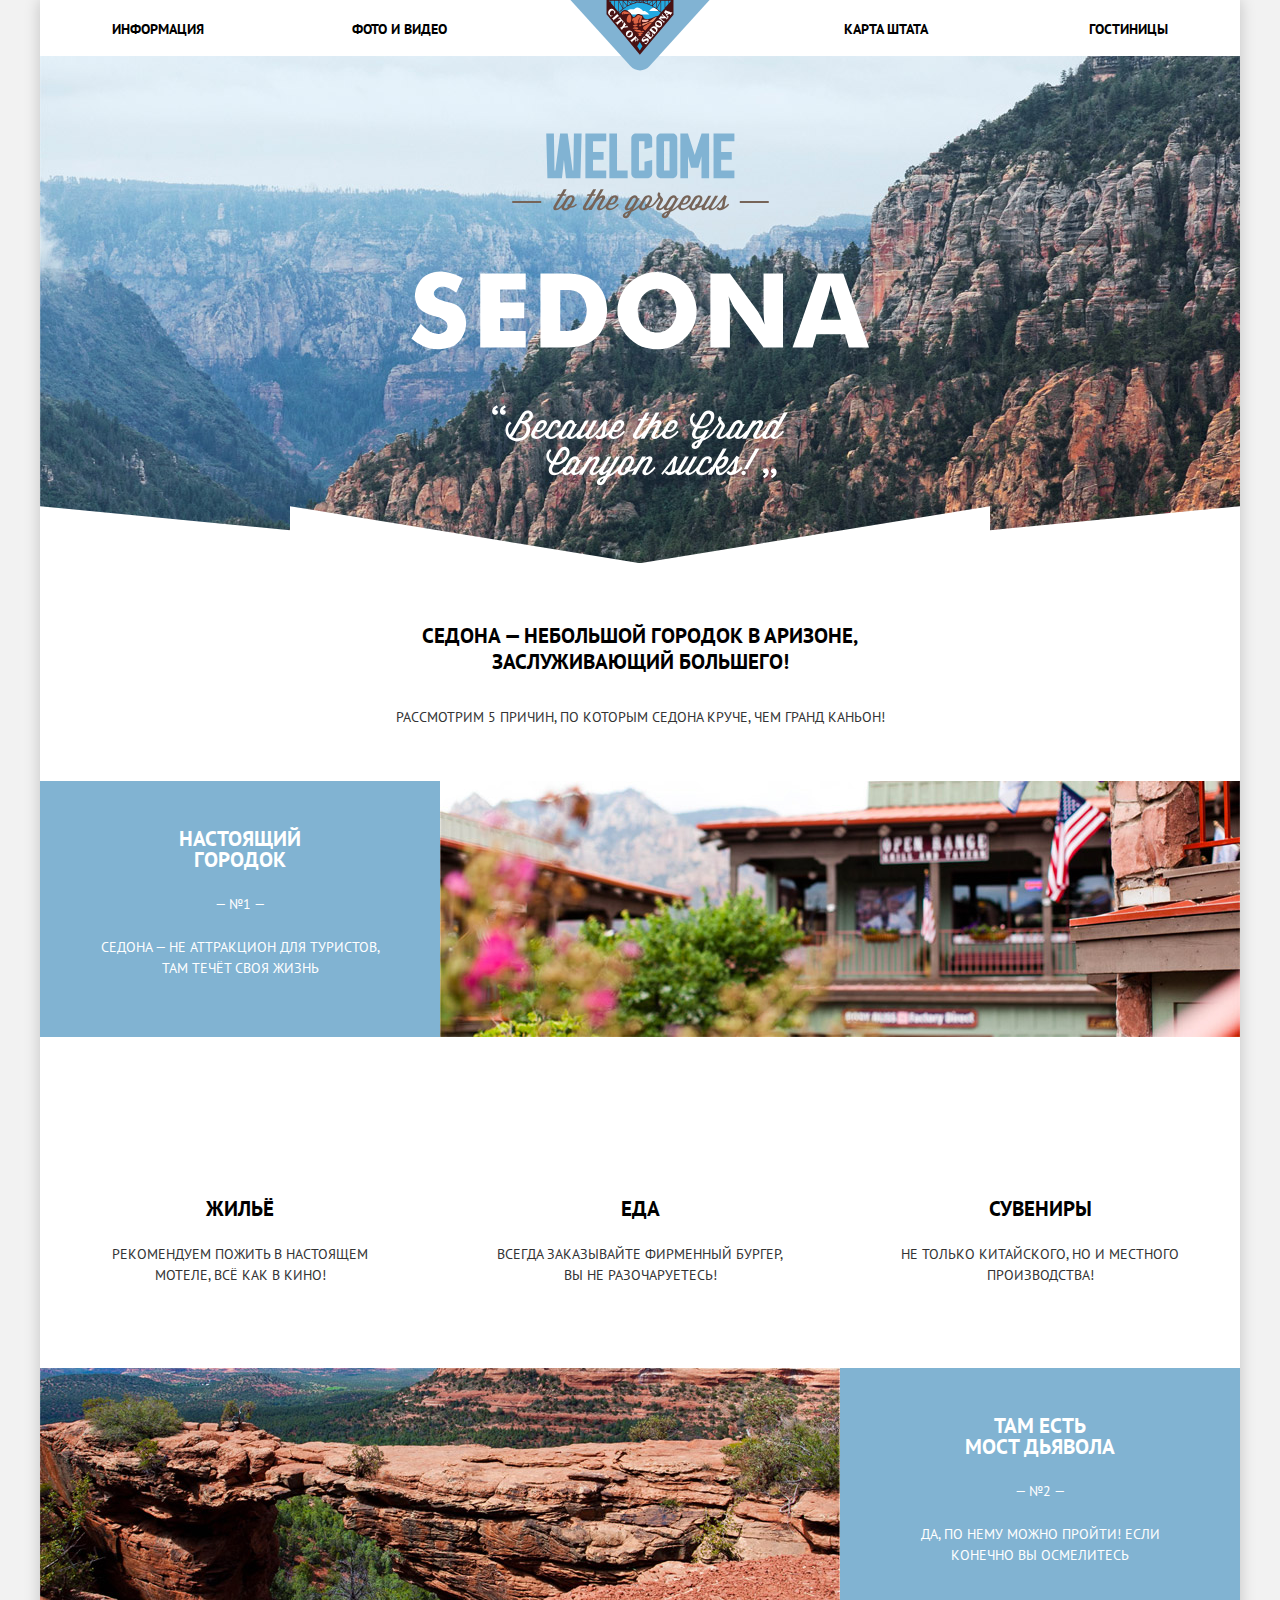
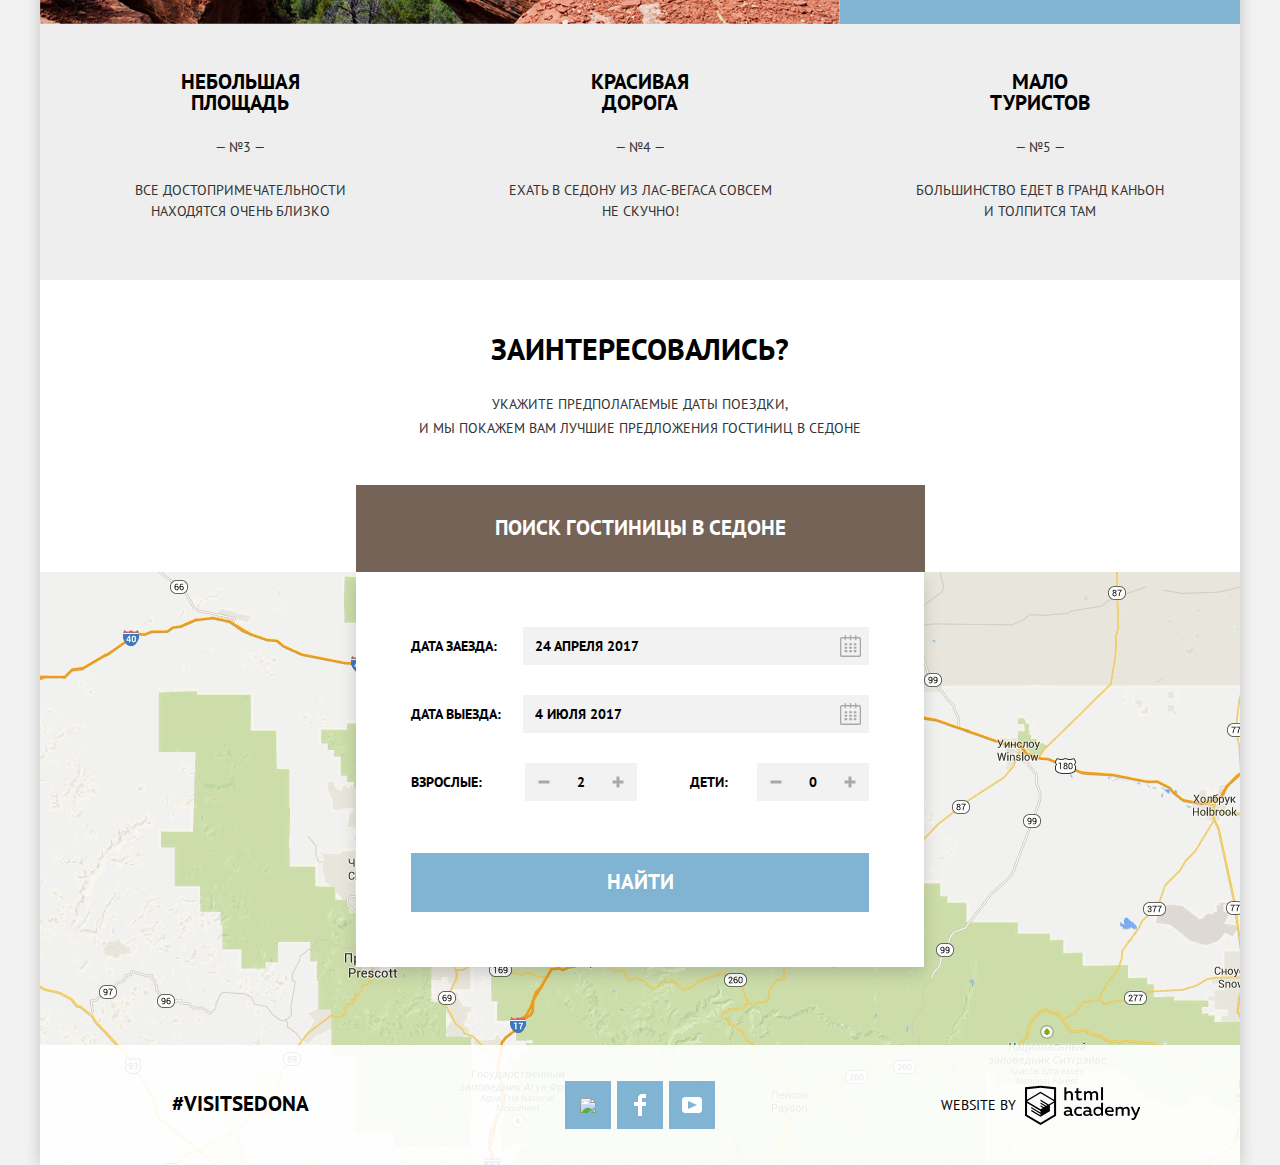
==== commit 51516958: "Реализация выезжающего окна,  улучшение формы ввода." ====
--- a/index.html
+++ b/index.html
@@ -101,9 +101,11 @@
 
       <!--  Поиск гостиницы  -->
       <section class="hotel-search">
-        <h2>Заинтересовались?</h2>
-        <p>Укажите предполагаемые даты поездки,<br> и мы покажем вам лучшие предложения гостиниц в седоне</p>
-        <button class="button button-brown button-show-modal" type="button">Поиск гостиницы в Седоне</button>
+        <div class="hotel-search-wrapper">
+          <h2>Заинтересовались?</h2>
+          <p>Укажите предполагаемые даты поездки,<br> и мы покажем вам лучшие предложения гостиниц в седоне</p>
+          <button class="button button-brown button-show-modal" type="button">Поиск гостиницы в Седоне</button>
+        </div>
 
         <!--  Окно поиска гостиницы  -->
         <section class="modal-search">
@@ -165,10 +167,8 @@
         <h2 class="visually-hidden">Карта штата Аризона, США</h2>
         <div class="map-wrapper">
           <img src="img/map.png" width="1200" height="593" alt="Карта штата Аризона, США.">
-          <iframe src="https://www.google.com/maps/embed?pb=!1m14!1m8!1m3!1d567185.0505102321!2d-112.21552183115146!3d34.
-            908580631572256!3m2!1i1024!2i768!4f13.1!3m3!1m2!1s0x872da132f942b00d%3A0x5548c523fa6c8efd!2z0KHQtdC00L7QvdCwLCD
-            QkNGA0LjQt9C-0L3QsCA4NjMzNiwg0KHQqNCQ!5e0!3m2!1sru!2sru" width="1200" height="593" style="border:0;"
-            allowfullscreen="" aria-label="Интерактивная карта штата Аризона, США." tabindex="-1">
+          <iframe src="https://www.google.com/maps/embed?pb=!1m14!1m8!1m3!1d567185.0505102321!2d-112.21552183115146!3d34.908580631572256!3m2!1i1024!2i768!4f13.1!3m3!1m2!1s0x872da132f942b00d%3A0x5548c523fa6c8efd!2z0KHQtdC00L7QvdCwLCDQkNGA0LjQt9C-0L3QsCA4NjMzNiwg0KHQqNCQ!5e0!3m2!1sru!2sru"
+            width="1200" height="593" style="border:0;" allowfullscreen="" aria-label="Интерактивная карта штата Аризона, США." tabindex="-1">
           </iframe>
         </div>
       </section>
@@ -246,7 +246,9 @@
         </p>
     </footer>
 
-<!-- <div class="PP"></div>
-  </body> -->
+    <script src="js/script.js"></script>
+
+<!-- <div class="PP"></div> -->
+  </body>
 
 </html>
--- a/css/advantages.css
+++ b/css/advantages.css
@@ -1,4 +1,9 @@
 /*   Причины  */
+
+.advantages {
+  position: relative;
+  z-index: 10;
+}
 
 .advantages h2 {
   margin: 29px 40px 0 40px;
--- a/css/hotel-search.css
+++ b/css/hotel-search.css
@@ -1,13 +1,19 @@
 /*  Поиск гостиницы  */
+
+.hotel-search-wrapper {
+  background-color: #ffffff;
+}
 
 .hotel-search {
   position: relative;
+  z-index: 5;
 
   text-align: center;
 }
 
 .hotel-search h2 {
-  margin: 51px 40px 0 40px;
+  margin: 0 40px;
+  padding-top: 51px;
 
   font-size: 30px;
   line-height: 36px;
@@ -35,15 +41,21 @@
 
 /*  Окно поиска гостиницы  */
 
+.modal-search-hide {
+  transform: translateY(-101%);
+}
+
 .modal-search {
-  display: block;
   position: absolute;
   left: calc(50% - 568px / 2);
   padding: 55px;
-  z-index: 10;
+  z-index: -1;
 
   background-color:  #ffffff;
   box-shadow: 0 7px 15px rgba(0, 0, 0, 0.15);
+
+  transition: transform 0.3s;
+  /* -webkit-transition: -webkit-transform 0.3s ease-in-out;transition: -webkit-transform 0.3s ease-in-out;-o-transition: transform 0.3s ease-in-out;transition: transform 0.3s ease-in-out;transition: transform 0.3s ease-in-out, -webkit-transform 0.3s ease-in-out; */
 }
 
 .modal-search-form {
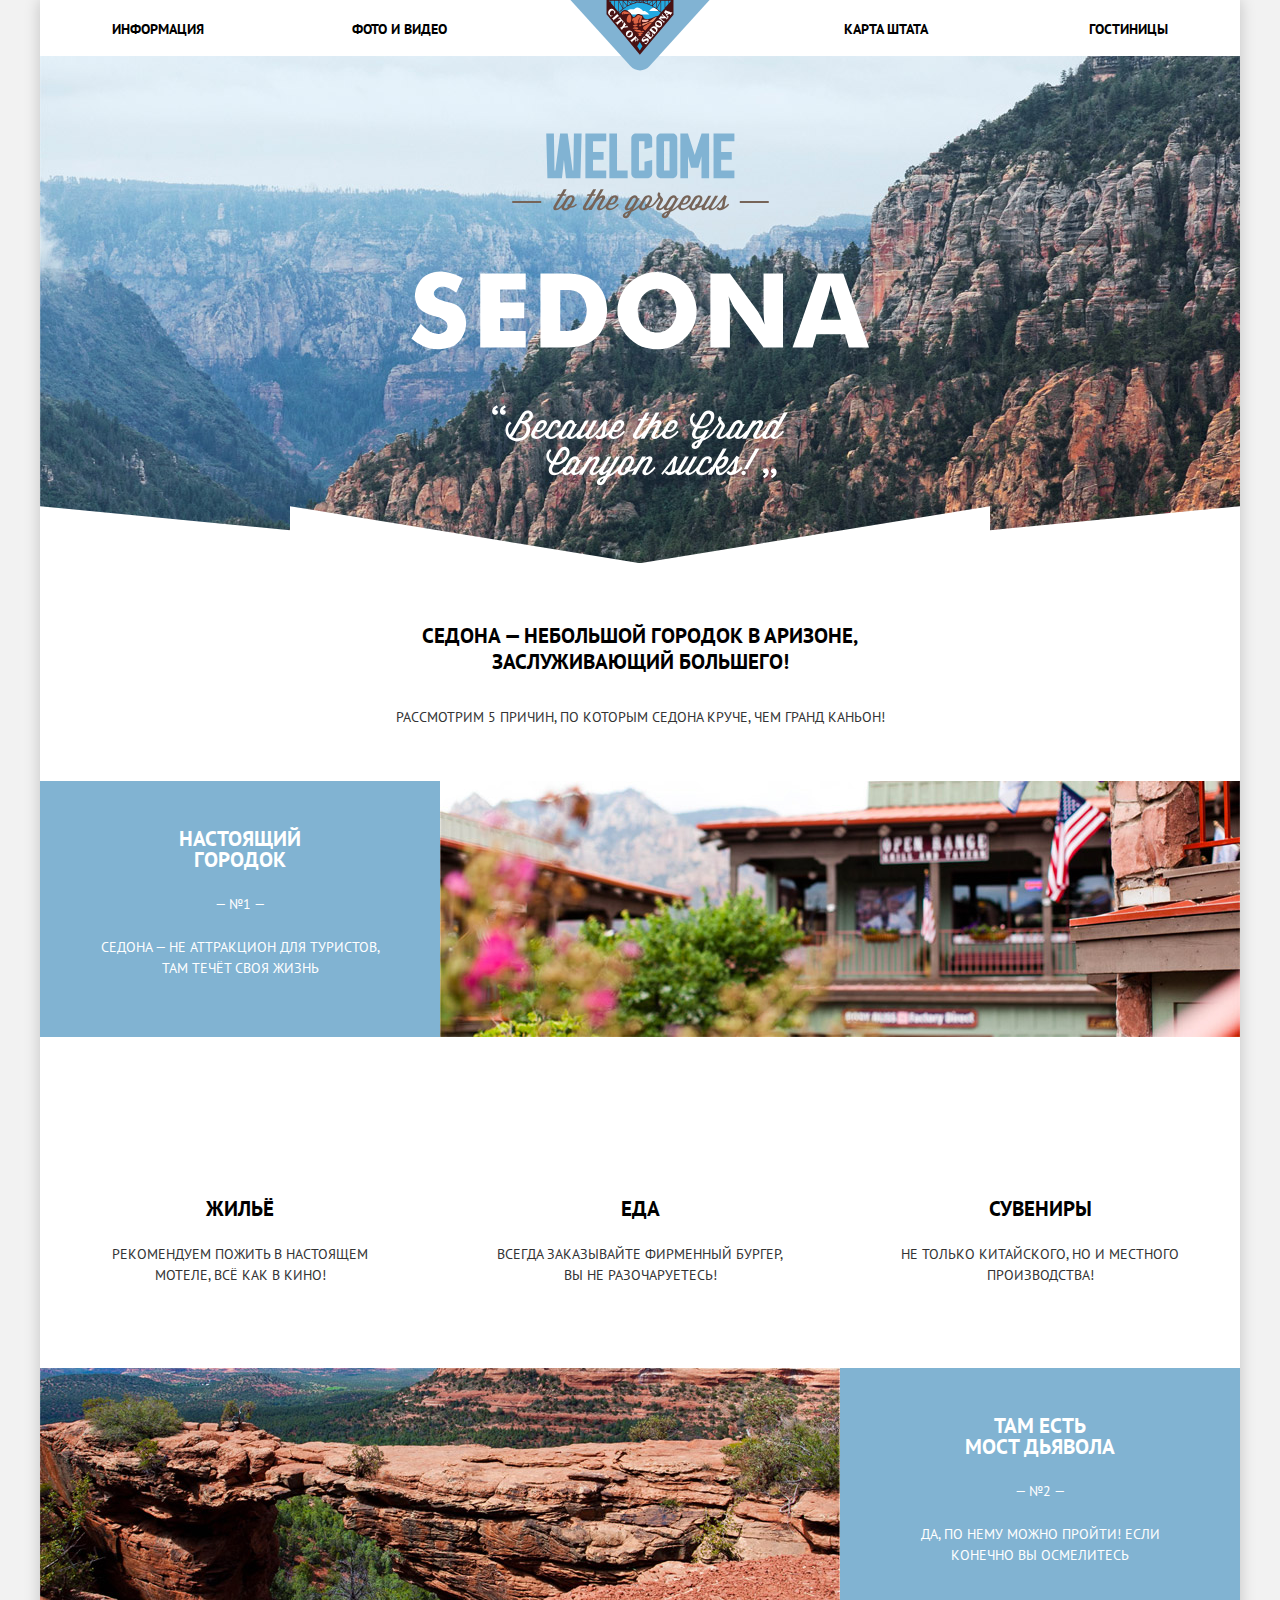
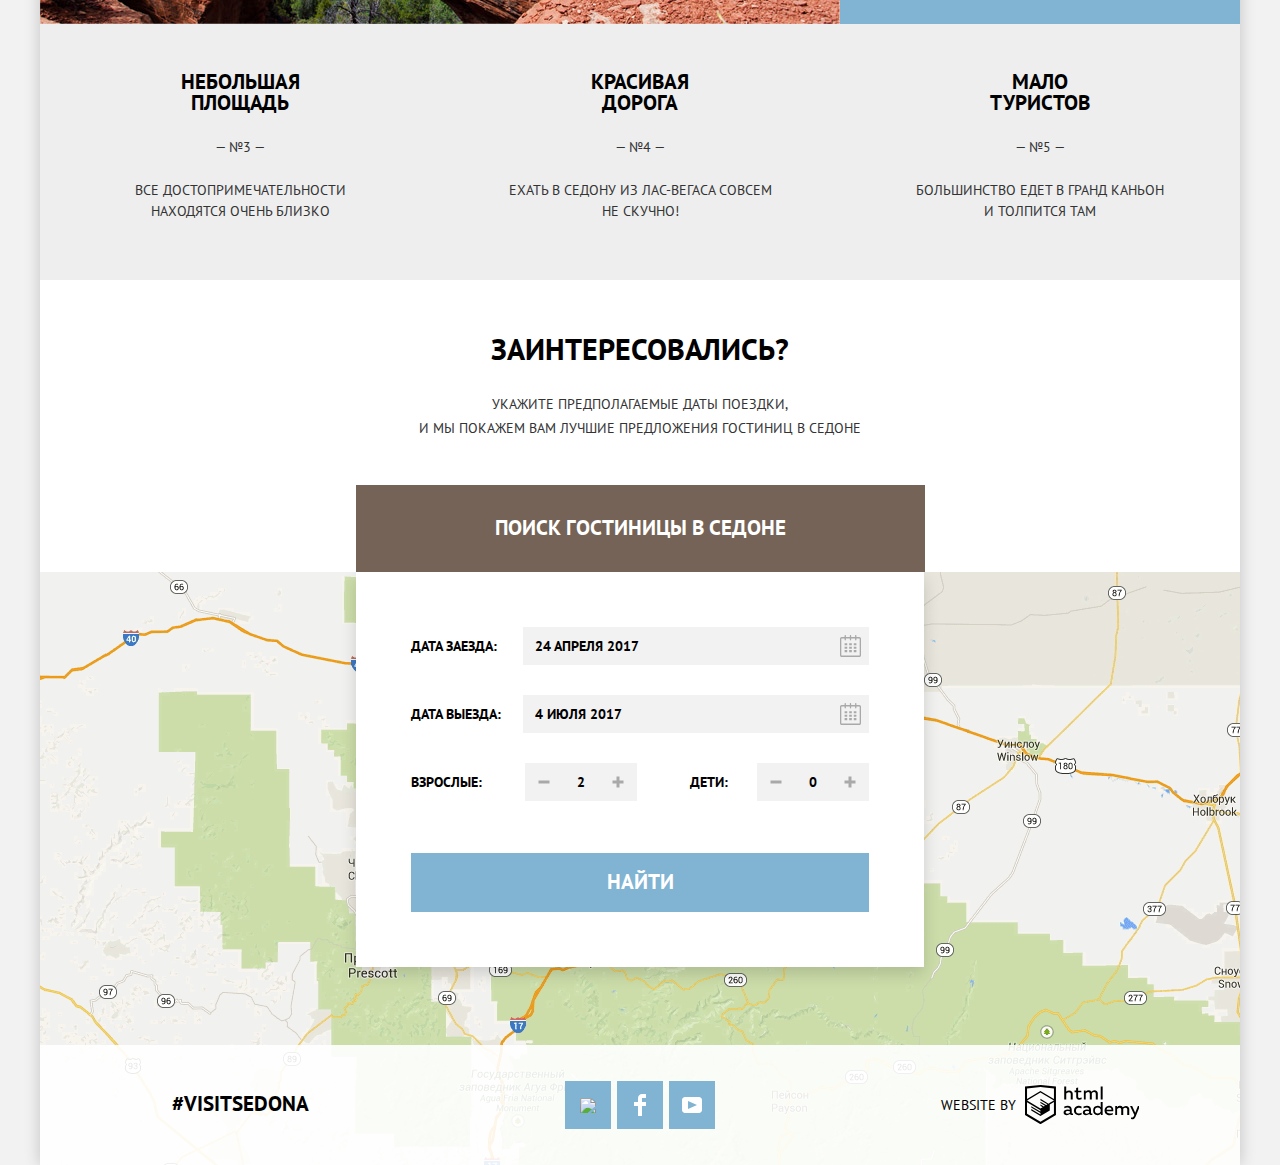
==== commit b418058a: "Исправление svg логотипа академии." ====
--- a/index.html
+++ b/index.html
@@ -113,7 +113,8 @@
           <form class="modal-search-form" action="https://echo.htmlacademy.ru" method="get">
             <p class="search-form-item">
               <label for="arrival-date">Дата заезда:</label>
-              <input id="arrival-date" type="text" name="arrival-date" value="" placeholder="24 апреля 2017">
+              <input id="arrival-date" type="text" name="arrival-date" value="" placeholder="24 апреля 2017"
+                pattern="[0-9]{1,2} [А-Яа-я]{3,9} [0-9]{4}" title="24 апреля 2017">
               <button class="calendar" type="button">
                 <span class="visually-hidden">Открыть календарь</span>
                 <svg xmlns="http://www.w3.org/2000/svg" width="21" height="22" viewBox="0 0 21 22" focusable="false">
@@ -124,7 +125,8 @@
             </p>
             <p class="search-form-item">
               <label for="date-of-departure">Дата выезда:</label>
-              <input id="date-of-departure" type="text" name="date-of-departure" value="" placeholder="4 июля 2017">
+              <input id="date-of-departure" type="text" name="date-of-departure" value="" placeholder="4 июля 2017"
+                pattern="[0-9]{1,2} [А-Яа-я]{3,9} [0-9]{4}" title="4 июля 2017">
               <button class="calendar" type="button">
                 <span class="visually-hidden">Открыть календарь</span>
                 <svg xmlns="http://www.w3.org/2000/svg" width="21" height="22" viewBox="0 0 21 22" focusable="false">
@@ -139,7 +141,7 @@
                 <button class="minus" type="button">
                   <span class="visually-hidden">Уменьшить число взрослых</span>
                 </button>
-                <input id="adults-count" type="text" name="adults-count" value="" placeholder="2">
+                <input id="adults-count" type="text" name="adults-count" value="" placeholder="2" pattern="[1-9]{1,}" title="2">
                 <button class="plus" type="button">
                   <span class="visually-hidden">Увеличить число взрослых</span>
                 </button>
@@ -151,7 +153,7 @@
                 <button class="minus" type="button">
                   <span class="visually-hidden">Уменьшить число детей</span>
                 </button>
-                <input id="children-count" type="text" name="children-count" value="" placeholder="0">
+                <input id="children-count" type="text" name="children-count" value="" placeholder="0"  pattern="[0-9]{1,}" title="0">
                 <button class="plus" type="button">
                   <span class="visually-hidden">Увеличить число детей</span>
                 </button>
@@ -176,74 +178,63 @@
 
     <!--  Подвал  -->
     <footer class="main-footer footer-main-page">
-        <a class="instagram" href="" target="_blank" aria-label="Седона в Инстаграм">#visitSEDONA</a>
-
-        <ul class="footer-social">
-          <li>
-            <a class="social-btn button-blue social-tw" href="" target="_blank" aria-label="Седона в Твиттере.">
-              <span class="visually-hidden">Седона в Твиттере</span>
-              <img src="img/tw-icon.svg" width="17" height="15" alt="Седона в Твиттере.">
-            </a>
-          </li>
-          <li>
-            <a class="social-btn button-blue social-fb" href="" target="_blank" aria-label="Седона в Фейсбуке.">
-              <span class="visually-hidden">Седона в Фейсбуке</span>
-              <img src="img/fb-icon.svg" width="12" height="22" alt="Седона в Фейсбуке.">
-            </a>
-          </li>
-          <li>
-            <a class="social-btn button-blue social-yt" href="" target="_blank" aria-label="Седона на Ютубе.">
-              <span class="visually-hidden">Седона на Ютубе</span>
-              <img src="img/youtube.svg" width="20" height="16" alt="Седона на Ютубе.">
-            </a>
-          </li>
-        </ul>
-
-        <p class="copyright">
-          Website by
-          <a class="copyright-logo" href="https://htmlacademy.ru/intensive/htmlcss" target="_blank" aria-label="HTML Academy">
-            <span class="visually-hidden">HTML Academy</span>
-            <svg xmlns="http://www.w3.org/2000/svg" width="115px" height="41px" viewBox="0 0 113 39">
-              <title>logo_name</title>
-              <path d="M401.93,351.51a2.07,2.07,0,0,0,.58-0.11v1.4a3.41,3.41,0,0,1-1.24.22,1.75,1.75,0,0,1-1.75-1,5.08,5.08,0,0,
-                1-3.3,1.13c-1.59,0-3.06-.87-3.06-2.68,0-2.24,2.08-2.93,3.9-2.93a11.63,11.63,0,0,1,2.28.26v-0.31c0-1.09-.8-1.86-2.3-1.86a7.79,
-                7.79,0,0,0-3.15.67v-1.79a10.72,10.72,0,0,1,3.35-.58c2.48,0,4,1.18,4,3.83v3.14A0.57,0.57,0,0,0,401.93,351.51Zm-6.76-1.19a1.42,
-                1.42,0,0,0,1.64,1.29,3.56,3.56,0,0,0,2.53-1V349.1a10.21,10.21,0,0,0-1.9-.22C396.34,348.89,395.17,349.23,395.17,350.33Z"
-                transform="translate(-355.09 -323.29)" />
-              <path d="M408.15,343.91a5.29,5.29,0,0,1,2.7.67v1.79a4.28,4.28,0,0,0-2.42-.73,2.89,2.89,0,1,0,0,5.76,5.26,5.26,0,0,0,
-                2.55-.67v1.8a6.58,6.58,0,0,1-2.9.6,4.42,4.42,0,0,1-4.72-4.54A4.54,4.54,0,0,1,408.15,343.91Z"
-                transform="translate(-355.09 -323.29)" />
-              <path d="M420.93,351.51a2.07,2.07,0,0,0,.58-0.11v1.4a3.41,3.41,0,0,1-1.24.22,1.75,1.75,0,0,1-1.75-1,5.08,5.08,0,0,1-3.3,
-                1.13c-1.59,0-3.06-.87-3.06-2.68,0-2.24,2.08-2.93,3.9-2.93a11.63,11.63,0,0,1,2.28.26v-0.31c0-1.09-.8-1.86-2.3-1.86a7.79,
-                7.79,0,0,0-3.15.67v-1.79a10.72,10.72,0,0,1,3.35-.58c2.48,0,4,1.18,4,3.83v3.14A0.57,0.57,0,0,0,420.93,
-                351.51Zm-6.76-1.19a1.42,1.42,0,0,0,1.64,1.29,3.56,3.56,0,0,0,2.53-1V349.1a10.21,10.21,0,0,0-1.9-.22C415.33,348.89,414.17,
-                349.23,414.17,350.33Z" transform="translate(-355.09 -323.29)" />
-              <path d="M431.76,340.14V352.9H430v-1.39a4.07,4.07,0,0,1-3.35,1.62,4.62,4.62,0,0,1,0-9.22,4,4,0,0,1,3.15,1.37v-5.14h2ZM427,
-                345.62a2.9,2.9,0,0,0,0,5.8,3,3,0,0,0,2.79-1.84v-2.13A3.06,3.06,0,0,0,427,345.62Z" transform="translate(-355.09 -323.29)" />
-              <path d="M438.08,343.91c3.48,0,4.68,2.81,4.12,5.34h-6.58c0.22,1.57,1.75,2.22,3.35,2.22a6.41,6.41,0,0,0,2.77-.62v1.68a7.5,
-                7.5,0,0,1-3.14.6c-2.68,0-5-1.53-5-4.61A4.39,4.39,0,0,1,438.08,343.91Zm0.09,1.62a2.39,2.39,0,0,0-2.57,2.26h4.85A2.06,2.06,
-                0,0,0,438.17,345.53Z" transform="translate(-355.09 -323.29)" />
-              <path d="M444.19,352.9v-8.75h1.73v1.09a4,4,0,0,1,2.92-1.33,3,3,0,0,1,2.73,1.4,4.33,4.33,0,0,1,3.06-1.4,3.21,3.21,0,0,1,3.32,
-                3.52v5.47h-2v-5.41a1.67,1.67,0,0,0-1.73-1.84,2.94,2.94,0,0,0-2.17,1.18c0,0.2,0,.4,0,0.6v5.47h-2v-5.41a1.67,1.67,0,0,
-                0-1.73-1.84,3.11,3.11,0,0,0-2.32,1.35v5.91h-2Z" transform="translate(-355.09 -323.29)" />
-              <path d="M466.56,344.15h2l-4.1,9.93c-0.95,2.28-2.19,3-3.52,3a5,5,0,0,1-1.15-.15v-1.66a3,3,0,0,0,.89.13c0.95,0,1.66-.67,
-                2.17-2l0.18-.44-4.16-8.82H461l3,6.6Z" transform="translate(-355.09 -323.29)" />
-              <path d="M395.75,324.82v5a4,4,0,0,1,2.83-1.2,3.41,3.41,0,0,1,3.61,3.57v5.41h-2v-5.16a1.9,1.9,0,0,0-2-2.1,3.08,3.08,0,0,
-                0-2.44,1.46v5.8h-2V324.82h2Z" transform="translate(-355.09 -323.29)" />
-              <path d="M407.52,325.71v3.12h3.17v1.71h-3.17v4c0,1.15.53,1.53,1.66,1.53a4.71,4.71,0,0,0,1.77-.35v1.68a7.14,7.14,0,0,
-                1-2.35.38,2.68,2.68,0,0,1-3-2.88v-4.38H404v-1.71h1.57v-2.64Z" transform="translate(-355.09 -323.29)" />
-              <path d="M413.19,337.58v-8.75h1.73v1.09a4,4,0,0,1,2.92-1.33,3,3,0,0,1,2.73,1.4,4.33,4.33,0,0,1,3.06-1.4,3.21,3.21,0,0,
-                1,3.32,3.52v5.47h-2v-5.41a1.67,1.67,0,0,0-1.73-1.84,2.94,2.94,0,0,0-2.17,1.18c0,0.2,0,.4,0,0.6v5.47h-2v-5.41a1.67,1.67,
-                0,0,0-1.73-1.84,3.11,3.11,0,0,0-2.32,1.35v5.91h-2Z" transform="translate(-355.09 -323.29)" />
-              <rect x="74.72" y="1.52" width="1.95" height="12.76" />
-              <path d="M370.53,323.31l-0.16,0-15.28,1.6v28L370.37,362l15.28-9.09v-28Zm13.12,28.45-13.28,7.9-13.28-7.9V340.28l13.22,7.87,
-                0,1.43-9.07-5.4v1.38l9.11,5.47,0,1.46-9.1-5.42v1.38l9.11,5.47h0l9.19-5.5v-1.39h0v-4.52l4.1-2.45v11.67Zm0-13.16L380,
-                340.74h0l-1.68,1-8-4.76v1.38l6.84,4.07-0.06,0-0.15.09-1,.57-5.64-3.36v1.38l4.45,2.65-1.05.7,0,0-3.36-2v1.38l2.21,
-                1.3-2.25,1.35-13.16-7.82,13.17-7.92h0Zm0-1.39-13.35-7.87h0l-13.2,7.86v-10.5l13.28-1.39,13.28,1.39v10.51Z"
-                transform="translate(-355.09 -323.29)" />
-            </svg>
+      <a class="instagram" href="" target="_blank" aria-label="Седона в Инстаграм">#visitSEDONA</a>
+
+      <ul class="footer-social">
+        <li>
+          <a class="social-btn button-blue social-tw" href="" target="_blank" aria-label="Седона в Твиттере.">
+            <span class="visually-hidden">Седона в Твиттере</span>
+            <img src="img/tw-icon.svg" width="17" height="15" alt="Седона в Твиттере.">
           </a>
-        </p>
+        </li>
+        <li>
+          <a class="social-btn button-blue social-fb" href="" target="_blank" aria-label="Седона в Фейсбуке.">
+            <span class="visually-hidden">Седона в Фейсбуке</span>
+            <img src="img/fb-icon.svg" width="12" height="22" alt="Седона в Фейсбуке.">
+          </a>
+        </li>
+        <li>
+          <a class="social-btn button-blue social-yt" href="" target="_blank" aria-label="Седона на Ютубе.">
+            <span class="visually-hidden">Седона на Ютубе</span>
+            <img src="img/youtube.svg" width="20" height="16" alt="Седона на Ютубе.">
+          </a>
+        </li>
+      </ul>
+
+      <p class="copyright">
+        Website by
+        <a class="copyright-logo" href="https://htmlacademy.ru/intensive/htmlcss" target="_blank" aria-label="HTML Academy">
+          <span class="visually-hidden">HTML Academy</span>
+          <svg xmlns="http://www.w3.org/2000/svg" viewBox="0 0 108.08 36.85">
+            <title>logo-htmlacademy</title>
+            <path d="M44.61,26.88a2,2,0,0,0,.55-0.1v1.33a3.25,3.25,0,0,1-1.18.21,1.67,1.67,0,0,1-1.67-1,4.84,4.84,0,0,1-3.14,1.08c-1.51,
+              0-2.91-.83-2.91-2.55,0-2.13,2-2.79,3.71-2.79a11.08,11.08,0,0,1,2.17.25v-0.3c0-1-.76-1.77-2.19-1.77a7.42,7.42,0,0,0-3,
+              .64v-1.7a10.21,10.21,0,0,1,3.19-.55c2.36,0,3.81,1.12,3.81,3.65v3a0.54,0.54,0,0,0,.49.59h0.17Zm-6.44-1.13A1.35,1.35,0,0,0,
+              39.63,27h0.11a3.39,3.39,0,0,0,2.41-1V24.58a9.72,9.72,0,0,0-1.81-.21c-1,0-2.16.33-2.16,1.38h0Zm12.36-6.11a5,5,0,0,1,
+              2.57.64V22a4.08,4.08,0,0,0-2.3-.7,2.75,2.75,0,1,0,0,5.49,5,5,0,0,0,2.43-.64v1.71a6.27,6.27,0,0,1-2.76.57A4.21,4.21,0,0,1,46,
+              24.51q0-.21,0-0.41a4.32,4.32,0,0,1,4.18-4.46h0.38Zm12.17,7.24a2,2,0,0,0,.55-0.1v1.33a3.25,3.25,0,0,1-1.18.21,1.67,1.67,0,0,
+              1-1.67-1,4.84,4.84,0,0,1-3.14,1.08c-1.51,0-2.91-.83-2.91-2.55,0-2.13,2-2.79,3.71-2.79a11.08,11.08,0,0,1,
+              2.17.25v-0.3c0-1-.76-1.77-2.19-1.77a7.42,7.42,0,0,0-3,.64v-1.7a10.21,10.21,0,0,1,3.19-.55c2.36,0,3.81,1.12,3.81,3.65v3a0.54,
+              0.54,0,0,0,.49.59h0.17Zm-6.44-1.13A1.35,1.35,0,0,0,57.73,27h0.11a3.39,3.39,0,0,0,2.41-1V24.58a9.72,9.72,0,0,0-1.81-.21c-1.06,
+              0-2.16.33-2.16,1.38h0ZM73,16V28.2H71.35V26.88a3.88,3.88,0,0,1-3.19,1.54,4.4,4.4,0,0,1,0-8.78,3.81,3.81,0,0,1,3,1.3V16H73Zm-4.53,
+              5.22a2.76,2.76,0,1,0,0,5.52A2.86,2.86,0,0,0,71.15,25V23A2.91,2.91,0,0,0,68.49,21.27ZM79,19.64c3.31,0,4.46,2.68,3.92,5.09H76.7c0.21,
+              1.5,1.67,2.11,3.19,2.11a6.11,6.11,0,0,0,2.64-.59v1.6a7.14,7.14,0,0,1-3,.57C77,28.42,74.78,27,74.78,24a4.18,4.18,0,0,1,
+              4-4.39H79Zm0.09,1.54a2.28,2.28,0,0,0-2.44,2.1v0.06H81.3A2,2,0,0,0,79.13,21.18Zm5.73,7V19.87h1.65v1a3.81,3.81,0,0,1,2.78-1.27A2.86,
+              2.86,0,0,1,91.89,21a4.12,4.12,0,0,1,2.91-1.33A3.06,3.06,0,0,1,98,23V28.2h-1.9V23.05a1.59,1.59,0,0,0-1.42-1.75H94.42a2.8,2.8,0,0,
+              0-2.07,1.12V28.2h-1.9V23.05A1.59,1.59,0,0,0,89,21.31H88.8a3,3,0,0,0-2.21,1.29v5.63H84.86Zm21.31-8.33h1.9l-3.91,9.46c-0.9,
+              2.17-2.09,2.86-3.35,2.86a4.76,4.76,0,0,1-1.1-.14V30.46a2.86,2.86,0,0,0,.85.12c0.9,0,1.58-.64,2.07-1.9l0.17-.42-4-8.4h2l2.86,
+              6.29ZM38.73,1.46V6.22a3.81,3.81,0,0,1,2.7-1.14,3.25,3.25,0,0,1,3.44,3.4v5.15H43V8.72a1.81,1.81,0,0,0-1.61-2h-0.3a2.93,2.93,0,0,
+              0-2.32,1.39v5.52h-1.9V1.46h1.9ZM49.94,2.31v3h3V6.91h-3v3.81c0,1.1.5,1.46,1.58,1.46a4.49,4.49,0,0,0,1.69-.33v1.6A6.8,6.8,0,0,1,51,
+              13.8a2.55,2.55,0,0,1-2.86-2.74V6.89H46.58V5.26h1.5V2.74Zm5.4,11.31V5.28H57v1A3.81,3.81,0,0,1,59.77,5a2.86,2.86,0,0,1,2.6,
+              1.33A4.12,4.12,0,0,1,65.28,5,3.06,3.06,0,0,1,68.44,8.4v5.21h-1.9V8.46a1.59,1.59,0,0,0-1.42-1.75H64.89a2.8,2.8,0,0,0-2.07,
+              1.12v5.78h-1.9V8.46A1.59,1.59,0,0,0,59.5,6.71H59.27A3,3,0,0,0,57.06,8v5.63H55.34ZM71.17,1.45H73V13.6H71.17V1.45ZM14.71,
+              0H14.55L0,1.54V28.21l14.55,8.66,14.55-8.66V1.54Zm12.5,27.1L14.55,34.64,1.9,27.12V16.18l12.59,7.5V25L5.86,19.9v1.31l8.68,
+              5.21v1.39L5.87,22.65V24l8.68,5.21,8.75-5.24V18.31L27.2,16V27.12Zm0-12.53-3.48,2-1.6,1L14.51,13v1.31L21,18.23H21l-0.14.09-1,
+              .54-5.37-3.2V17l4.24,2.52-1,.67-3.2-1.9v1.31l2.1,1.24L14.5,22.1,2,14.65,14.51,7.11Zm0-1.32L14.49,5.76,1.91,13.25v-10L14.56,
+              1.92,27.21,3.25v10h0Z" transform="translate(0 -0.02)" />
+          </svg>
+        </a>
+      </p>
     </footer>
 
     <script src="js/script.js"></script>
--- a/css/style.css
+++ b/css/style.css
@@ -3,7 +3,7 @@
   position: absolute;
   width: 1280px;
   top: 0;
-  left: 0px;
+  left: 0;
   display: none;
   background-repeat:  no-repeat;
   opacity: 0.4;
@@ -126,12 +126,13 @@
 .button-blue:hover,
 .button-blue:focus {
   background-color: #669ec0;
+  outline: none;
 }
 
 .button-blue:active {
   color: rgba(255, 255, 255, 0.3);
   background-color: #5496bd;
-  border: none;
+  outline: none;
 }
 
 .button-brown {
@@ -141,11 +142,13 @@
 .button-brown:hover,
 .button-brown:focus {
   background-color: #604e43;
+  outline: none;
 }
 
 .button-brown:active {
   color: rgba(255, 255, 255, 0.3);
   background-color: #503e33;
+  outline: none;
 }
 
 
--- a/css/hotel-search.css
+++ b/css/hotel-search.css
@@ -41,8 +41,26 @@
 
 /*  Окно поиска гостиницы  */
 
-.modal-search-hide {
-  transform: translateY(-101%);
+@keyframes shake {
+  0%,
+  100% {
+    transform: translateX(0);
+  }
+
+  10%,
+  30%,
+  50%,
+  70%,
+  90% {
+    transform: translateX(-10px);
+  }
+
+  20%,
+  40%,
+  60%,
+  80% {
+    transform: translateX(10px);
+  }
 }
 
 .modal-search {
@@ -54,8 +72,25 @@
   background-color:  #ffffff;
   box-shadow: 0 7px 15px rgba(0, 0, 0, 0.15);
 
-  transition: transform 0.3s;
-  /* -webkit-transition: -webkit-transform 0.3s ease-in-out;transition: -webkit-transform 0.3s ease-in-out;-o-transition: transform 0.3s ease-in-out;transition: transform 0.3s ease-in-out;transition: transform 0.3s ease-in-out, -webkit-transform 0.3s ease-in-out; */
+  -webkit-transition: all 0.3s;
+       -o-transition: all 0.3s;
+          transition: all 0.3s;
+}
+
+.modal-search-hide {
+  -webkit-transform: translateY(-101%);
+      -ms-transform: translateY(-101%);
+          transform: translateY(-101%);
+}
+
+.modal-search-hide input,
+.modal-search-hide button {
+  display: none;
+}
+
+.modal-search-error {
+  -webkit-animation: shake 0.6s;
+          animation: shake 0.6s;
 }
 
 .modal-search-form {
@@ -63,6 +98,12 @@
   flex-wrap: wrap;
   justify-content: space-between;
   width: 458px;
+}
+
+.modal-search-form button:hover,
+.modal-search-form button:focus,
+.modal-search-form button:active {
+  outline: none;
 }
 
 .modal-search-form .search-form-item {
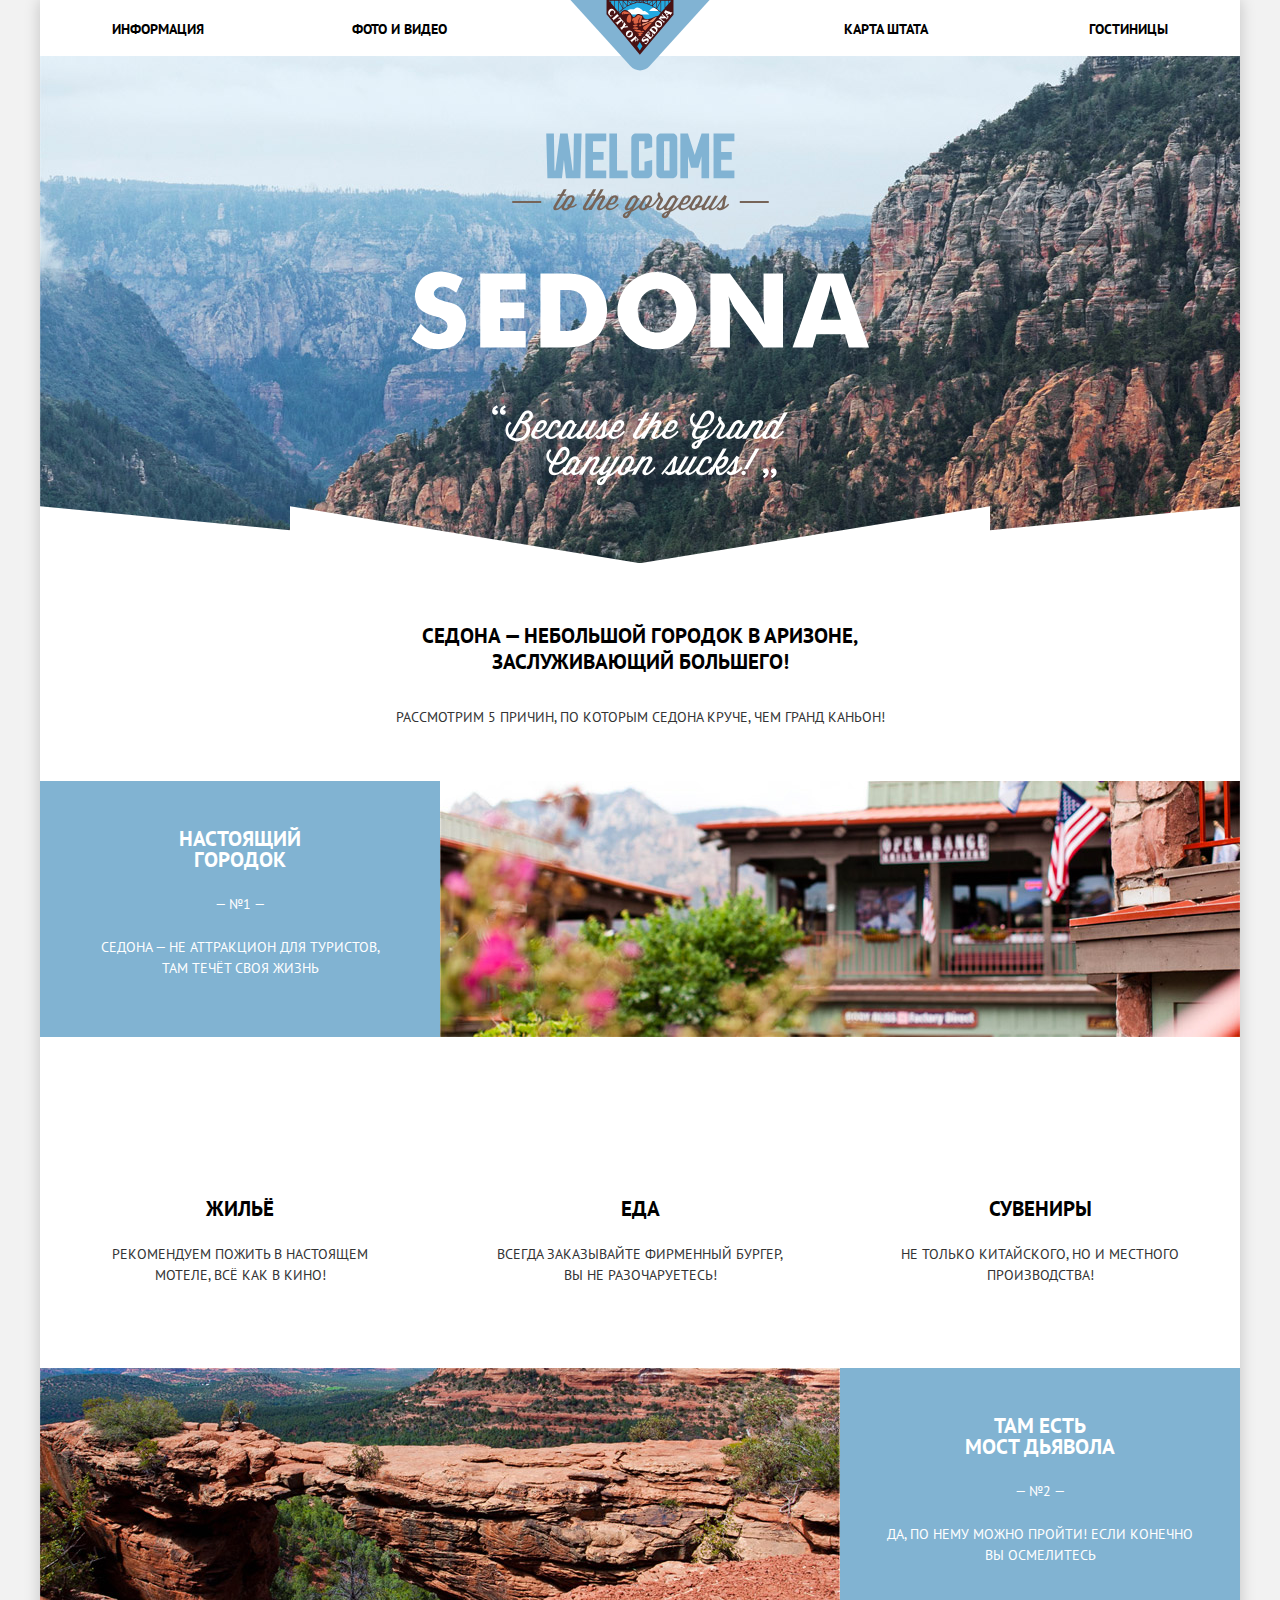
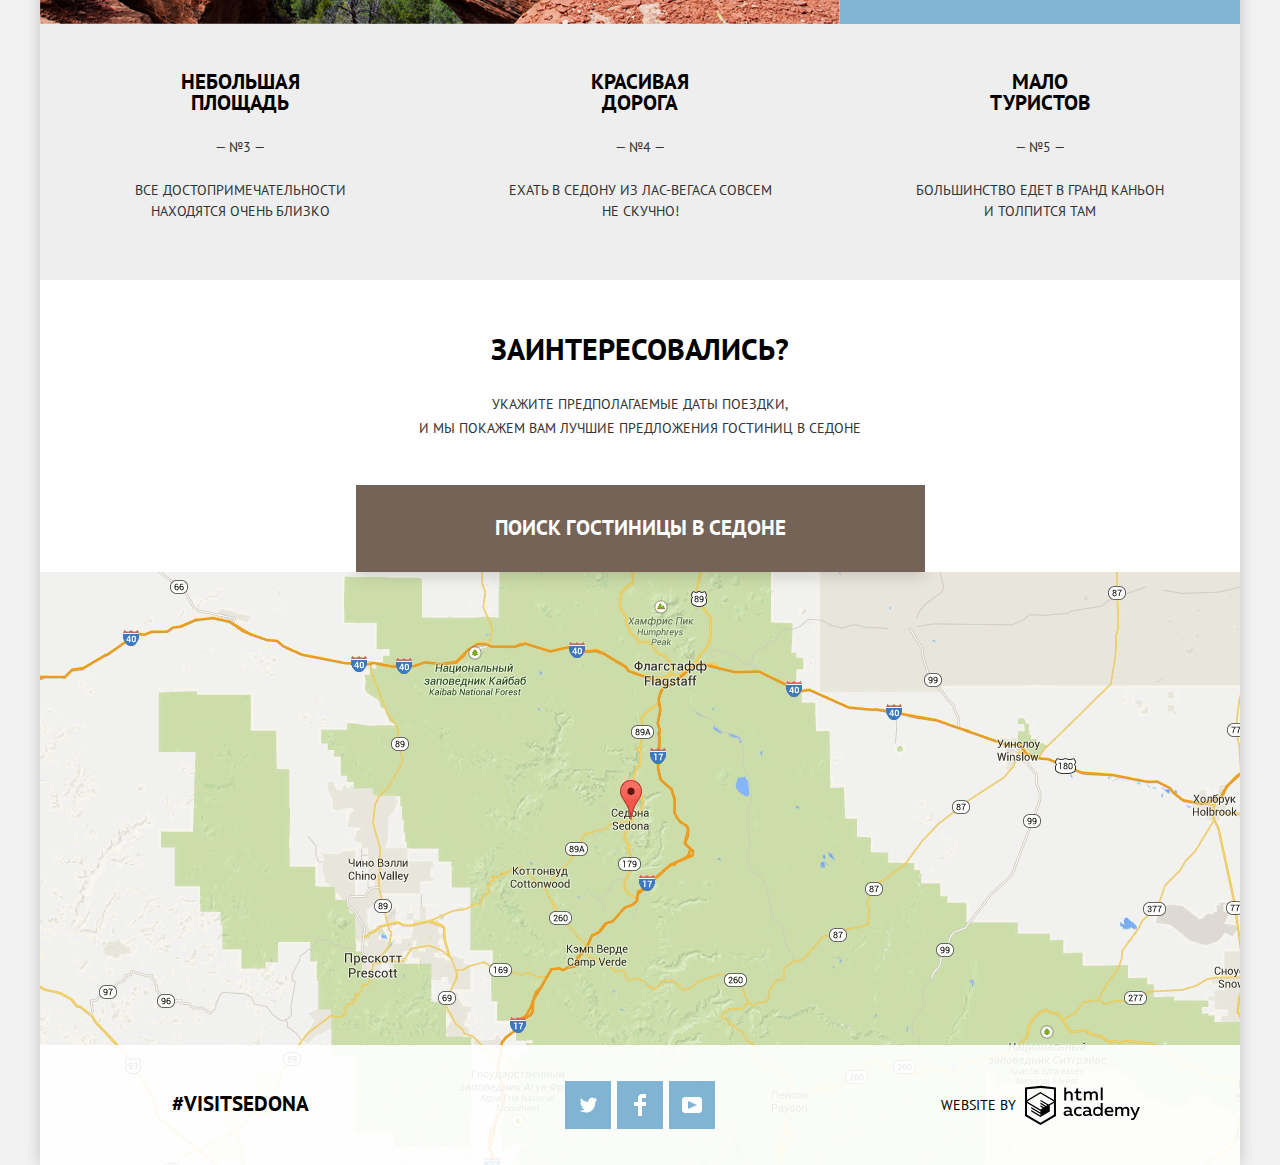
==== commit 0cc9ee56: "Подключение минимизированных файлов стилей и скриптов." ====
--- a/index.html
+++ b/index.html
@@ -5,14 +5,7 @@
     <title>HTML Academy: Седона</title>
     <link href="https://fonts.googleapis.com/css?family=PT+Sans:400,700&display=swap&subset=cyrillic" rel="stylesheet">
     <link href="css/normalize.css" rel="stylesheet">
-    <link href="css/style.css" rel="stylesheet">
-
-    <link href="css/header.css" rel="stylesheet">
-    <link href="css/greetings.css" rel="stylesheet">
-    <link href="css/advantages.css" rel="stylesheet">
-    <link href="css/hotel-search.css" rel="stylesheet">
-    <link href="css/map.css" rel="stylesheet">
-    <link href="css/footer.css" rel="stylesheet">
+    <link href="css/style-min.css" rel="stylesheet">
   </head>
   <body class="main-page">
     <!--  Шапка  -->
@@ -35,9 +28,9 @@
         <div class="welcome">
           <h1 class="visually-hidden">Город Седона для туристов!</h1>
           <img src="img/welcome.svg" width="459" height="353" alt="Welcome to the gorgeous Sedona «Because the Grand Canyon sucks!»">
-          <span class="visually-hidden"><br>Welcome to the gorgeous Sedona «Because the Grand Canyon sucks!»</span>
+          <p class="visually-hidden">Welcome to the gorgeous Sedona «Because the Grand Canyon sucks!»</p>
         </div>
-        <p>Седона — небольшой городок в Аризоне,<br> заслуживающий большего!</p>
+        <p>Седона — небольшой городок в Аризоне, заслуживающий&nbsp;большего!</p>
       </section>
 
       <!--  Причины  -->
@@ -50,15 +43,15 @@
             <h2 class="visually-hidden">Особенности Седоны</h2>
 
             <ul class="features-list">
-              <li class="advantages-list-item features-item feature-house">
+              <li class="advantages-item-wrapper features-item feature-house">
                 <h3>Жильё</h3>
                 <p>Рекомендуем пожить в настоящем мотеле, всё как в кино!</p>
               </li>
-              <li class="advantages-list-item features-item feature-food">
+              <li class="advantages-item-wrapper features-item feature-food">
                 <h3>Еда</h3>
                 <p>Всегда заказывайте фирменный бургер, вы не разочаруетесь!</p>
               </li>
-              <li class="advantages-list-item features-item feature-present">
+              <li class="advantages-item-wrapper features-item feature-gift">
                 <h3>Сувениры</h3>
                 <p>Не только китайского, но и местного производства!</p>
               </li>
@@ -66,34 +59,34 @@
           </li>
 
           <li class="advantages-item advantages-photo">
-            <div class="advantages-list-item">
+            <div class="advantages-item-wrapper">
               <h3>Настоящий городок</h3>
-              <p>— №1 —</p>
-              <p>Седона — не аттракцион для туристов, там течёт своя жизнь</p>
+              <span>— №1 —</span>
+              <p>Седона — не аттракцион для туристов, там&nbsp;течёт своя жизнь</p>
             </div>
             <img src="img/photo-town.jpg" width="800" height="256" alt="Фотография городка.">
           </li>
-          <li class="advantages-item advantages-photo item-photo-reverse">
-            <div class="advantages-list-item">
+          <li class="advantages-item advantages-photo advantages-photo-reversed">
+            <div class="advantages-item-wrapper">
               <h3>Там есть<br> Мост дьявола</h3>
-              <p>— №2 —</p>
+              <span>— №2 —</span>
               <p>Да, по нему можно пройти! Если конечно вы осмелитесь</p>
             </div>
             <img src="img/photo-bridge-devil.jpg" width="800" height="256" alt="Фотография Моста дьявола.">
           </li>
-          <li class="advantages-list-item advantages-item">
+          <li class="advantages-item-wrapper advantages-item">
               <h3>Небольшая площадь</h3>
-              <p>— №3 —</p>
-              <p>Все достопримечательности находятся очень близко</p>
-          </li>
-          <li class="advantages-list-item advantages-item">
+              <span>— №3 —</span>
+              <p>Все достопримечательности находятся&nbsp;очень близко</p>
+          </li>
+          <li class="advantages-item-wrapper advantages-item">
               <h3>Красивая дорога</h3>
-              <p>— №4 —</p>
+              <span>— №4 —</span>
               <p>Ехать в Седону из Лас-Вегаса совсем не&nbsp;скучно!</p>
           </li>
-          <li class="advantages-list-item advantages-item">
+          <li class="advantages-item-wrapper advantages-item">
               <h3>Мало туристов</h3>
-              <p>— №5 —</p>
+              <span>— №5 —</span>
               <p>Большинство едет в гранд каньон и&nbsp;толпится там</p>
           </li>
         </ul>
@@ -115,11 +108,20 @@
               <label for="arrival-date">Дата заезда:</label>
               <input id="arrival-date" type="text" name="arrival-date" value="" placeholder="24 апреля 2017"
                 pattern="[0-9]{1,2} [А-Яа-я]{3,9} [0-9]{4}" title="24 апреля 2017">
-              <button class="calendar" type="button">
+              <button class="button-calendar" type="button">
                 <span class="visually-hidden">Открыть календарь</span>
                 <svg xmlns="http://www.w3.org/2000/svg" width="21" height="22" viewBox="0 0 21 22" focusable="false">
-                  <path d="M19.251 2.025h-2.845V.648c0-.381-.294-.689-.656-.689-.363 0-.656.308-.656.689v1.377h-3.938V.648c0-.381-.294-.689-.655-.689-.363 0-.657.308-.657.689v1.377H5.906V.648c0-.381-.294-.689-.656-.689-.363 0-.657.308-.657.689v1.377H1.75C.784 2.025 0 2.847 0 3.862v16.302C0 21.179.784 22 1.75 22h17.501c.966 0 1.749-.821 1.749-1.836V3.862c0-1.015-.783-1.837-1.749-1.837zm.437 18.139a.448.448 0 0 1-.437.459H1.75a.45.45 0 0 1-.438-.459V3.862a.45.45 0 0 1 .438-.459h2.844v1.378c0 .381.294.689.657.689.362 0 .656-.308.656-.689V3.403h3.938v1.378c0 .381.294.689.657.689.361 0 .655-.308.655-.689V3.403h3.938v1.378c0 .381.293.689.656.689.362 0 .656-.308.656-.689V3.403h2.845c.241 0 .437.206.437.459v16.302z"/>
-                  <path d="M4.594 8.225h2.625v2.066H4.594zM4.594 11.668h2.625v2.067H4.594zM4.594 15.112h2.625v2.066H4.594zM9.188 15.112h2.625v2.066H9.188zM9.188 11.668h2.625v2.067H9.188zM9.188 8.225h2.625v2.066H9.188zM13.781 15.112h2.625v2.066h-2.625zM13.781 11.668h2.625v2.067h-2.625zM13.781 8.225h2.625v2.066h-2.625z"/>
+                  <path d="M19.251 2.025h-2.845V.648c0-.381-.294-.689-.656-.689-.363
+                    0-.656.308-.656.689v1.377h-3.938V.648c0-.381-.294-.689-.655-.689-.363
+                    0-.657.308-.657.689v1.377H5.906V.648c0-.381-.294-.689-.656-.689-.363 0-.657.308-.657.689v1.377H1.75C.784 2.025
+                    0 2.847 0 3.862v16.302C0 21.179.784 22 1.75 22h17.501c.966 0 1.749-.821
+                    1.749-1.836V3.862c0-1.015-.783-1.837-1.749-1.837zm.437 18.139a.448.448 0 0 1-.437.459H1.75a.45.45 0 0
+                    1-.438-.459V3.862a.45.45 0 0 1 .438-.459h2.844v1.378c0 .381.294.689.657.689.362 0 .656-.308.656-.689V3.403h3.938v1.378c0
+                    .381.294.689.657.689.361 0 .655-.308.655-.689V3.403h3.938v1.378c0 .381.293.689.656.689.362
+                    0 .656-.308.656-.689V3.403h2.845c.241 0 .437.206.437.459v16.302z"/>
+                  <path d="M4.594 8.225h2.625v2.066H4.594zM4.594 11.668h2.625v2.067H4.594zM4.594 15.112h2.625v2.066H4.594zM9.188
+                    15.112h2.625v2.066H9.188zM9.188 11.668h2.625v2.067H9.188zM9.188 8.225h2.625v2.066H9.188zM13.781
+                    15.112h2.625v2.066h-2.625zM13.781 11.668h2.625v2.067h-2.625zM13.781 8.225h2.625v2.066h-2.625z"/>
                 </svg>
               </button>
             </p>
@@ -127,34 +129,43 @@
               <label for="date-of-departure">Дата выезда:</label>
               <input id="date-of-departure" type="text" name="date-of-departure" value="" placeholder="4 июля 2017"
                 pattern="[0-9]{1,2} [А-Яа-я]{3,9} [0-9]{4}" title="4 июля 2017">
-              <button class="calendar" type="button">
+              <button class="button-calendar" type="button">
                 <span class="visually-hidden">Открыть календарь</span>
                 <svg xmlns="http://www.w3.org/2000/svg" width="21" height="22" viewBox="0 0 21 22" focusable="false">
-                  <path d="M19.251 2.025h-2.845V.648c0-.381-.294-.689-.656-.689-.363 0-.656.308-.656.689v1.377h-3.938V.648c0-.381-.294-.689-.655-.689-.363 0-.657.308-.657.689v1.377H5.906V.648c0-.381-.294-.689-.656-.689-.363 0-.657.308-.657.689v1.377H1.75C.784 2.025 0 2.847 0 3.862v16.302C0 21.179.784 22 1.75 22h17.501c.966 0 1.749-.821 1.749-1.836V3.862c0-1.015-.783-1.837-1.749-1.837zm.437 18.139a.448.448 0 0 1-.437.459H1.75a.45.45 0 0 1-.438-.459V3.862a.45.45 0 0 1 .438-.459h2.844v1.378c0 .381.294.689.657.689.362 0 .656-.308.656-.689V3.403h3.938v1.378c0 .381.294.689.657.689.361 0 .655-.308.655-.689V3.403h3.938v1.378c0 .381.293.689.656.689.362 0 .656-.308.656-.689V3.403h2.845c.241 0 .437.206.437.459v16.302z"/>
-                  <path d="M4.594 8.225h2.625v2.066H4.594zM4.594 11.668h2.625v2.067H4.594zM4.594 15.112h2.625v2.066H4.594zM9.188 15.112h2.625v2.066H9.188zM9.188 11.668h2.625v2.067H9.188zM9.188 8.225h2.625v2.066H9.188zM13.781 15.112h2.625v2.066h-2.625zM13.781 11.668h2.625v2.067h-2.625zM13.781 8.225h2.625v2.066h-2.625z"/>
+                  <path d="M19.251 2.025h-2.845V.648c0-.381-.294-.689-.656-.689-.363
+                    0-.656.308-.656.689v1.377h-3.938V.648c0-.381-.294-.689-.655-.689-.363
+                    0-.657.308-.657.689v1.377H5.906V.648c0-.381-.294-.689-.656-.689-.363 0-.657.308-.657.689v1.377H1.75C.784 2.025
+                    0 2.847 0 3.862v16.302C0 21.179.784 22 1.75 22h17.501c.966 0 1.749-.821
+                    1.749-1.836V3.862c0-1.015-.783-1.837-1.749-1.837zm.437 18.139a.448.448 0 0 1-.437.459H1.75a.45.45 0 0
+                    1-.438-.459V3.862a.45.45 0 0 1 .438-.459h2.844v1.378c0 .381.294.689.657.689.362 0 .656-.308.656-.689V3.403h3.938v1.378c0
+                    .381.294.689.657.689.361 0 .655-.308.655-.689V3.403h3.938v1.378c0 .381.293.689.656.689.362
+                    0 .656-.308.656-.689V3.403h2.845c.241 0 .437.206.437.459v16.302z"/>
+                  <path d="M4.594 8.225h2.625v2.066H4.594zM4.594 11.668h2.625v2.067H4.594zM4.594 15.112h2.625v2.066H4.594zM9.188
+                    15.112h2.625v2.066H9.188zM9.188 11.668h2.625v2.067H9.188zM9.188 8.225h2.625v2.066H9.188zM13.781
+                    15.112h2.625v2.066h-2.625zM13.781 11.668h2.625v2.067h-2.625zM13.781 8.225h2.625v2.066h-2.625z"/>
                 </svg>
               </button>
             </p>
             <p class="search-form-item number-item">
               <label for="adults-count">Взрослые:</label>
-              <span class="number-of-people">
-                <button class="minus" type="button">
+              <span class="people-amount">
+                <button class="button-minus" type="button">
                   <span class="visually-hidden">Уменьшить число взрослых</span>
                 </button>
                 <input id="adults-count" type="text" name="adults-count" value="" placeholder="2" pattern="[1-9]{1,}" title="2">
-                <button class="plus" type="button">
+                <button class="button-plus" type="button">
                   <span class="visually-hidden">Увеличить число взрослых</span>
                 </button>
               </span>
             </p>
             <p class="search-form-item  number-item">
               <label for="children-count">Дети:</label>
-              <span class="number-of-people">
-                <button class="minus" type="button">
+              <span class="people-amount">
+                <button class="button-minus" type="button">
                   <span class="visually-hidden">Уменьшить число детей</span>
                 </button>
                 <input id="children-count" type="text" name="children-count" value="" placeholder="0"  pattern="[0-9]{1,}" title="0">
-                <button class="plus" type="button">
+                <button class="button-plus" type="button">
                   <span class="visually-hidden">Увеличить число детей</span>
                 </button>
               </span>
@@ -169,9 +180,7 @@
         <h2 class="visually-hidden">Карта штата Аризона, США</h2>
         <div class="map-wrapper">
           <img src="img/map.png" width="1200" height="593" alt="Карта штата Аризона, США.">
-          <iframe src="https://www.google.com/maps/embed?pb=!1m14!1m8!1m3!1d567185.0505102321!2d-112.21552183115146!3d34.908580631572256!3m2!1i1024!2i768!4f13.1!3m3!1m2!1s0x872da132f942b00d%3A0x5548c523fa6c8efd!2z0KHQtdC00L7QvdCwLCDQkNGA0LjQt9C-0L3QsCA4NjMzNiwg0KHQqNCQ!5e0!3m2!1sru!2sru"
-            width="1200" height="593" style="border:0;" allowfullscreen="" aria-label="Интерактивная карта штата Аризона, США." tabindex="-1">
-          </iframe>
+          <iframe src="https://www.google.com/maps/embed?pb=!1m14!1m8!1m3!1d567185.0505102321!2d-112.21552183115146!3d34.908580631572256!3m2!1i1024!2i768!4f13.1!3m3!1m2!1s0x872da132f942b00d%3A0x5548c523fa6c8efd!2z0KHQtdC00L7QvdCwLCDQkNGA0LjQt9C-0L3QsCA4NjMzNiwg0KHQqNCQ!5e0!3m2!1sru!2sru" width="1200" height="593" style="border:0;" allowfullscreen="" aria-label="Интерактивная карта штата Аризона, США." tabindex="-1"></iframe>
         </div>
       </section>
     </main>
@@ -182,30 +191,50 @@
 
       <ul class="footer-social">
         <li>
-          <a class="social-btn button-blue social-tw" href="" target="_blank" aria-label="Седона в Твиттере.">
-            <span class="visually-hidden">Седона в Твиттере</span>
-            <img src="img/tw-icon.svg" width="17" height="15" alt="Седона в Твиттере.">
+          <a class="social-btn button-blue social-tw" href="" target="_blank">
+            <span class="visually-hidden">Седона в Твиттере.</span>
+            <svg xmlns="http://www.w3.org/2000/svg" xmlns:xlink="http://www.w3.org/1999/xlink" x="0px" y="0px"
+              width="17px" height="18px" viewBox="0 0 17 15" preserveAspectRatio="xMidYMid" enable-background="new 0 0 17 15"
+              xml:space="preserve">
+              <g id="W6EeEF_1_">
+                <g>
+		              <path d="M10.95,0.144c1.685-0.496,2.984,0.27,3.577,1.179c0.673-0.231,1.331-0.481,2.011-0.708
+			              c-0.004,0.861-0.522,1.513-0.857,1.768c0.685,0.17,1.304-0.491,1.304-0.491c-0.169,1-1.006,1.788-1.563,2.024
+			              c-0.231,6.75-3.175,11.217-10.077,11.082c-0.522,0,0.075,0-0.446,0c-0.41,0-4.164-0.46-4.898-1.887
+			              c2.271,0.196,3.893-0.422,4.693-1.177c-0.96-0.3-2.679-0.477-2.979-2.95C2.064,9.09,2.279,9.212,2.905,9.103
+			              C1.705,8.247,0.374,7.53,0.448,5.33c0.285,0.328,1.067,0.536,1.34,0.472c-0.703-0.241-1.97-3.36-0.894-4.952
+			              c1.818,1.854,3.735,3.606,7.152,3.773C8.254,2.33,9.183,0.793,10.95,0.144z"/>
+	              </g>
+              </g>
+            </svg>
           </a>
         </li>
         <li>
-          <a class="social-btn button-blue social-fb" href="" target="_blank" aria-label="Седона в Фейсбуке.">
-            <span class="visually-hidden">Седона в Фейсбуке</span>
-            <img src="img/fb-icon.svg" width="12" height="22" alt="Седона в Фейсбуке.">
+          <a class="social-btn button-blue social-fb" href="" target="_blank">
+            <span class="visually-hidden">Седона в Фейсбуке.</span>
+            <svg xmlns="http://www.w3.org/2000/svg" xmlns:xlink="http://www.w3.org/1999/xlink" x="0px" y="0px" width="12px" height="22px"
+              viewBox="0 0 12 22" preserveAspectRatio="xMidYMid" enable-background="new 0 0 12 22" xml:space="preserve">
+              <path d="M12,4V0H8C5.791,0,4,1.791,4,4v4H0v4h4v10h4V12h4V8H8V4H12z"/>
+            </svg>
           </a>
         </li>
         <li>
-          <a class="social-btn button-blue social-yt" href="" target="_blank" aria-label="Седона на Ютубе.">
-            <span class="visually-hidden">Седона на Ютубе</span>
-            <img src="img/youtube.svg" width="20" height="16" alt="Седона на Ютубе.">
+          <a class="social-btn button-blue social-yt" href="" target="_blank">
+            <span class="visually-hidden">Седона на Ютубе.</span>
+            <svg xmlns="http://www.w3.org/2000/svg" xmlns:xlink="http://www.w3.org/1999/xlink" x="0px" y="0px"
+	            width="20px" height="16px" viewBox="0 0 20 16" enable-background="new 0 0 20 16" xml:space="preserve">
+              <path d="M17,0H3C1.35,0,0,1.35,0,3v10c0,1.65,1.35,3,3,3h14c1.65,0,3-1.35,3-3V3C20,1.35,18.65,0,17,0z
+	              M6.027,11.998V4.002L15.014,8L6.027,11.998z"/>
+            </svg>
           </a>
         </li>
       </ul>
 
       <p class="copyright">
         Website by
-        <a class="copyright-logo" href="https://htmlacademy.ru/intensive/htmlcss" target="_blank" aria-label="HTML Academy">
+        <a class="copyright-logo" href="https://htmlacademy.ru/intensive/htmlcss" target="_blank">
           <span class="visually-hidden">HTML Academy</span>
-          <svg xmlns="http://www.w3.org/2000/svg" viewBox="0 0 108.08 36.85">
+          <svg xmlns="http://www.w3.org/2000/svg" viewBox="0 0 108.08 36.85" width="115" height="41">
             <title>logo-htmlacademy</title>
             <path d="M44.61,26.88a2,2,0,0,0,.55-0.1v1.33a3.25,3.25,0,0,1-1.18.21,1.67,1.67,0,0,1-1.67-1,4.84,4.84,0,0,1-3.14,1.08c-1.51,
               0-2.91-.83-2.91-2.55,0-2.13,2-2.79,3.71-2.79a11.08,11.08,0,0,1,2.17.25v-0.3c0-1-.76-1.77-2.19-1.77a7.42,7.42,0,0,0-3,
@@ -237,9 +266,7 @@
       </p>
     </footer>
 
-    <script src="js/script.js"></script>
-
-<!-- <div class="PP"></div> -->
+    <script src="js/script-min.js"></script>
   </body>
 
 </html>
--- a/css/style-min.css
+++ b/css/style-min.css
@@ -0,0 +1 @@
+@keyframes shake{0%,to{transform:translateX(0)}10%,30%,50%,70%,90%{transform:translateX(-10px)}20%,40%,60%,80%{transform:translateX(10px)}}*,::after,::before{box-sizing:inherit}.block{box-sizing:content-box}.visually-hidden{position:absolute;width:1px;height:1px;margin:-1px;border:0;padding:0;clip:rect(0 0 0 0);overflow:hidden}.container{width:1056px;margin:0 auto;padding:0}.focus-outline:focus{outline:0;border-radius:2px;box-shadow:0 0 0 3px #fff,0 0 0 4px #81b3d2}html{box-sizing:border-box;background-color:#f2f2f2}body{width:1200px;margin:0 auto;padding:0;font-family:"PT Sans",Arial,sans-serif;font-size:14px;line-height:21px;font-weight:400;color:#000;text-transform:uppercase;background-color:#fff;box-shadow:0 0 15px rgba(0,0,0,.2)}a{text-decoration:none}img{max-width:100%;height:auto}input[type=checkbox]+label,input[type=radio]+label{cursor:pointer}input[type=checkbox]:disabled+label,input[type=radio]:disabled+label{cursor:default}.button{display:block;padding:4px 17px 3px;font:inherit;font-weight:700;text-align:center;color:#fff;text-transform:uppercase;border:0;outline:0;cursor:pointer}.button-blue{background-color:#81b3d2}.button-blue:focus,.button-blue:hover{background-color:#669ec0;outline:0}.button-blue:active{color:rgba(255,255,255,.3);background-color:#5496bd;outline:0}.button-brown{background-color:#766357}.button-brown:focus,.button-brown:hover{background-color:#604e43;outline:0}.button-brown:active{color:rgba(255,255,255,.3);background-color:#503e33;outline:0}.main-header{text-align:center}.logo,.logo img{z-index:10;width:140px;height:72px;margin-top:-1px}.logo:focus,.modal-search-form button:active,.modal-search-form button:focus,.modal-search-form button:hover{outline:0}.logo:focus img{border-radius:2px;box-shadow:0 0 0 2px #fff,0 0 0 3px #81b3d2}.main-navigation{font-size:14px;line-height:26px;font-weight:700;text-align:center}.main-navigation ul{display:flex;flex-wrap:wrap;justify-content:space-between;align-items:center;min-height:57px;margin:-77px 0 16px;padding:0;list-style:none}.main-navigation ul::before{content:"";width:0;height:57px;border:0;margin:0 -46px 0 0;padding:0;clip:rect(0 0 0 0);overflow:hidden}.main-navigation li{width:195px;margin:0;padding-top:3px;padding-bottom:3px;text-align:left;word-wrap:break-word}.main-navigation li:nth-child(4n),.main-navigation li:nth-child(4n-1){text-align:right}.main-navigation li:nth-child(4n-2){margin-right:140px}.main-navigation a{color:#000;outline:0}.hotel-title:focus h4,.hotel-title:hover h4,.main-navigation a:focus,.main-navigation a:hover{color:#81b3d2}.main-navigation a:active{color:#000;opacity:.3}.main-navigation .active{color:#766357}.greetings{margin-top:-17px;text-align:center}.welcome{display:flex;height:507px;background-color:#afcadc;background-image:url(../img/polygon-new.svg),url(../img/photo-background.jpg),linear-gradient(#e3f0f8 30%,#886e65);background-position:center top,center top;background-repeat:no-repeat,no-repeat;background-size:1200px 520px,auto auto}.welcome img{width:459px;height:353px;margin:auto}.advantages h2,.advantages-item-wrapper h3,.greetings p{margin:60px 240px 0;font-size:21px;line-height:26px;font-weight:700}.advantages{position:relative;z-index:10}.advantages h2{margin:29px 40px 0;font-size:14px;color:#333;font-weight:400;text-align:center}.advantages-list{display:flex;flex-wrap:wrap;justify-content:center;margin:51px 0 0;padding:0;list-style:none}.advantages-item-wrapper{width:400px;padding-top:47px;padding-bottom:58px;font:inherit;color:#333;text-align:center}.advantages-item-wrapper h3{width:156px;margin:0 auto;line-height:21px;color:#000}.advantages-item-wrapper p,.advantages-item-wrapper span{width:310px;margin:0 auto}.advantages-item{min-height:256px;background-color:#eee}.advantages-item:nth-child(2){order:-1}.advantages-item span{display:block;margin-top:24px}.advantages-item p{margin-top:22px}.advantages-photo{display:flex;width:1200px;height:auto;background-color:#81b3d2}.advantages-photo-reversed{flex-direction:row-reverse}.advantages-photo h3,.advantages-photo p,.advantages-photo span{color:#fff}.advantages-photo img{width:800px;height:256px;background-color:#afcadc}.advantages-photo p .advantages-photo span{width:305px}.features-list{display:flex;flex-wrap:wrap;justify-content:center;padding:0;list-style:none}.features-item{display:flex;flex-direction:column;align-items:center;position:relative;min-height:330px;padding-top:161px;padding-bottom:82px;background-repeat:no-repeat}.features-item p{margin-top:25px;width:290px}.feature-house{background-image:url(../img/icon-house.svg);background-size:75px 72px;background-position:center 60px}.feature-food{background-image:url(../img/icon-food.svg);background-size:74px 70px;background-position:center 62px}.feature-gift{background-image:url(../img/icon-gift.svg);background-size:64px 76px;background-position:center 56px}.hotel-search-wrapper{margin:0 40px;background-color:#fff}.hotel-search{position:relative;z-index:5;text-align:center}.hotel-search h2{margin:0;padding-top:51px;font-size:30px;line-height:36px;font-weight:700}.hotel-search p{margin:25px 0 0;font-size:14px;line-height:24px;color:#333}.button-show-modal{margin-top:45px;margin-left:auto;margin-right:auto;padding:30px 139px 31px;font-size:21px;line-height:26px}.modal-search{position:absolute;left:calc(50% - 568px/2);padding:55px;z-index:-1;background-color:#fff;box-shadow:0 7px 15px rgba(0,0,0,.15);-webkit-transition:all .3s;-o-transition:all .3s;transition:all .3s}.modal-search-hide{-webkit-transform:translateY(-101%);-ms-transform:translateY(-101%);transform:translateY(-101%)}.modal-search-hide button,.modal-search-hide input{display:none}.modal-search-error{-webkit-animation:shake .6s;animation:shake .6s}.modal-search-form{display:flex;flex-wrap:wrap;justify-content:space-between;width:458px}.modal-search-form .search-form-item{display:flex;justify-content:space-between;align-items:center;width:100%;margin:0 0 30px}.search-form-item input,.search-form-item label{font-size:14px;line-height:26px;font-weight:700;color:#000;text-transform:uppercase}.search-form-item label{margin-right:auto}.search-form-item input{width:308px;height:38px;padding:6px 12px;background-color:#f2f2f2;border:0;outline:0}.search-form-item input::-webkit-input-placeholder{color:#000;opacity:1}.search-form-item input::-moz-placeholder{color:#000;opacity:1}.search-form-item input:-ms-input-placeholder,.search-form-item input::-ms-input-placeholder{color:#000;opacity:1}.search-form-item input::placeholder{color:#000;opacity:1}.search-form-item input:hover{background-color:#ebebeb}.search-form-item input:focus{background-color:#fff;box-shadow:inset 0 0 0 2px #e5e5e5}.search-form-item.number-item{width:226px;margin-bottom:0}.search-form-item.number-item:last-of-type{width:179px}.people-amount{display:flex;margin:0;padding:0;background-color:#f2f2f2}.people-amount input{width:36px;padding-right:4px;padding-left:4px;text-align:center}.button-calendar,.button-minus,.button-plus{display:inline-block;vertical-align:middle;width:38px;height:38px;margin:0;padding:0;background-color:#f2f2f2;border:0;outline:0;cursor:pointer}.button-calendar svg{vertical-align:middle;text-align:center}.button-calendar path{fill:#a9a9a9}.button-minus,.button-plus{position:relative}.button-minus::before,.button-plus::after,.button-plus::before{position:absolute;content:"";left:50%;top:50%;width:11px;height:3px;margin:0;padding:0;background-color:#a9a9a9}.button-minus::before,.button-plus::after,.button-plus::before{transform:translateX(-50%) translateY(-50%)}.button-plus::after{transform:translateX(-50%) translateY(-50%) rotate(90deg)}.button-calendar:focus path,.button-calendar:hover path{fill:#000}.button-minus:focus::before,.button-minus:hover::before,.button-plus:focus::after,.button-plus:focus::before,.button-plus:hover::after,.button-plus:hover::before{background-color:#000}.button-calendar:active path{fill:#81b3d2}.button-minus:active::before,.button-plus:active::after,.button-plus:active::before{background-color:#81b3d2}.button-calendar:focus,.button-minus:focus,.button-plus:focus{box-shadow:inset 0 0 0 2px #e5e5e5}.modal-search-form>button{width:100%;margin-top:52px;padding-top:16px;padding-bottom:17px;font-size:21px;line-height:26px}.map{min-height:593px;background-color:#e5e5e5}.map-wrapper{height:593px;overflow:hidden}.map iframe,.map img{width:1200px;height:593px}.map iframe{position:relative;top:-598px}.search-filter{margin-top:-16px;font:inherit;color:#fff;background-color:#5a87b0;background-image:url(../img/photo-background-filter.jpg),linear-gradient(to right,#5a87b0,#675551);background-position:center -57px,0 0;background-repeat:no-repeat}.search-form{display:flex;flex-wrap:wrap;padding-top:26px;padding-bottom:32px}.search-form fieldset{width:230px;margin-right:25px;margin-left:0;padding:0;border:0}.search-form legend{font-size:16px;line-height:21px;font-weight:700}.search-form ul{list-style:none;margin:25px 0 0;padding:0}.search-form li{margin-bottom:25px}.search-form li:last-child{margin-bottom:0}.last-column{display:flex;flex-direction:column;justify-content:space-between;width:318px;margin-left:auto}fieldset.filter-price{width:100%;margin-right:0}.price-controls{position:relative;height:36px;margin-top:10px;font-size:0;border:2px solid #fff;border-radius:2px}.price-controls::after{position:absolute;content:"";top:50%;left:50%;width:2px;height:22px;background-color:#fff;transform:translate(-50%,-50%)}.price-controls .max-price,.price-controls .min-price{display:inline-block;vertical-align:middle;width:90px;padding-left:65px;font-size:14px;line-height:32px;cursor:pointer}.price-controls input{vertical-align:middle;width:58px;height:32px;margin:0 0 0 -3px;padding:0 0 0 3px;font:inherit;font-size:14px;line-height:32px;color:inherit;background:0 0;border:0}.price-controls input:focus{outline:0;box-shadow:inset 0 0 0 2px #81b3d2}.filter-button{align-self:center;max-width:100%;margin-top:18px;margin-right:9px;margin-bottom:2px;padding:5px 34px;font:inherit;text-transform:uppercase;color:#fff;background-color:transparent;border:2px solid #fff;border-radius:2px;cursor:pointer}.filter-button:active,.filter-button:focus,.filter-button:hover{color:#000;background-color:#fff;outline:0}.filter-input-checkbox+label{position:relative;margin-left:40px}.filter-input-checkbox:focus+label,.filter-input-checkbox:hover+label{color:#fff;border-bottom:2px solid #fff}.filter-input-checkbox:disabled+label{color:#6a6a6a;border:0}.filter-input-checkbox+label::before{position:absolute;content:"";left:-40px;width:26px;height:23px;background-image:url(../img/checkbox-off.svg);background-position:0 0;background-repeat:no-repeat}.filter-input-checkbox:focus+label::before,.filter-input-checkbox:hover+label::before{background-image:url(../img/checkbox-off.svg)}.filter-input-checkbox:checked+label::before{background-image:url(../img/checkbox-on.svg)}.filter-input-checkbox:checked:focus+label::before,.filter-input-checkbox:checked:hover+label::before{background-image:url(../img/checkbox-on.svg)}.filter-input-checkbox:disabled+label::before{background-image:url(../img/checkbox-off-disabled.svg);cursor:auto}.filter-input-checkbox:disabled:checked+label::before{background-image:url(../img/checkbox-on-disabled.svg)}.double-range-controls{position:relative;width:100%;margin-top:20px}.double-range-controls .scale{height:2px;background-color:rgba(255,255,255,.3)}.double-range-controls .bar{width:80%;height:2px;background-color:#fff}.range-toggle{position:absolute;top:-9px;width:20px;height:20px;padding:0;background-color:#ababab;border:8px solid #fff;border-radius:50%;box-shadow:0 2px 1px 0 rgba(0,1,1,.2);cursor:pointer}.range-toggle:focus,.range-toggle:hover{background-color:#81b3d2;outline:0;box-shadow:0 0 0 3px #81b3d2}.range-toggle-min{left:0}.range-toggle-max{left:80%}.sort-filter{border-bottom:1px solid #e5e5e5}.sort-form{padding-top:29px;padding-bottom:26px}.sort-filter p{margin:0 47px 0 0;font-size:21px;line-height:26px;font-weight:700}.sort-filter fieldset{border:0}.sort-form,.sort-name-wraper{display:flex;align-items:baseline}.sort-filter ul{display:flex;flex-wrap:wrap;margin:0;padding:0;list-style:none}.sort-name{max-width:807px;margin:0;padding:0}.sort-name-title{margin:0 40px 0 0;padding:0;font-size:12px;line-height:18px;font-weight:400}.sort-name li{margin-right:33px}.sort-name-radio+label{font-size:12px;line-height:18px;color:rgba(0,0,0,.3);border-bottom:1px dotted #81b3d2}.sort-name-radio:hover+label{color:#81b3d2}.sort-name-radio:focus+label{color:#81b3d2;border-radius:2px;box-shadow:0 0 0 3px #fff,0 0 0 4px #81b3d2}.sort-name-radio:active+label{color:#000;border-bottom:none}.sort-name-radio:checked+label{color:#81b3d2;border-bottom:none}.sort-type{margin:0 0 0 auto;padding:0}.sort-type li{margin-right:13px}.hotel-category img:last-child,.sort-type li:last-child{margin-right:0}.sort-type-radio+label{position:relative;width:11px;height:10px;font-size:0}.sort-type-radio+label::after{position:absolute;content:"";bottom:0;left:0;z-index:10;width:11px;height:10px}.sort-type-radio+label polygon,.sort-type-radio+label polyline{fill:#cacaca}.sort-type-radio+label:hover polygon,.sort-type-radio+label:hover polyline,.sort-type-radio:focus+label polygon,.sort-type-radio:focus+label polyline{fill:#231f20}.sort-type-radio:active+label polygon,.sort-type-radio:active+label polyline,.sort-type-radio:checked+label polygon,.sort-type-radio:checked+label polyline{fill:#81b3d2}.sort-type-radio:focus+label svg{border-radius:2px;box-shadow:0 0 0 3px #fff,0 0 0 4px #81b3d2}.hotel-list{margin:0;padding:0;list-style:none}.hotel-item .container{display:flex;padding:30px 0}.hotel-item{border-bottom:1px solid #e5e5e5}.hotel-photos-list{width:135px;margin:0;padding:0;list-style:none}.hotel-photos-list li{max-height:90px}.hotel-photos-list li:not(:first-child){margin-top:6px}.hotel-photo{max-width:135px;height:auto}.hotel-info{max-width:753px;margin-left:30px;margin-right:auto}.hotel-title{outline:0}.hotel-title h4{margin:-6px 0 0;font-size:21px;line-height:26px;font-weight:700;color:#000}.hotel-title:active h4{color:rgba(0,0,0,.3)}.hotel-info table{margin:8px 0 0;padding:0;border-collapse:collapse}.hotel-info td{width:116px;margin:0;padding:0}.buttons-block{display:flex;flex-wrap:wrap;margin:0}.buttons-block .button{margin-top:14px;margin-right:6px;max-width:370px}.hotel-category{display:flex;flex-direction:column;justify-content:space-between;align-items:flex-end;width:110px}.hotel-category figure{display:flex;margin:-1px 0 0}.hotel-category img{display:block;height:17px;width:18px;margin-right:6px}.rating{display:block;width:100%;min-height:27px;margin:0;padding:3px 10px;text-align:center;color:#666;background-color:#f2f2f2}.main-footer{display:flex;flex-wrap:wrap;justify-content:space-between;align-items:center;width:inherit;min-height:120px;background-color:rgba(255,255,255,.9)}.footer-main-page{position:absolute;margin-top:-120px}.main-footer::before{content:"";width:0;height:120px;margin:0;padding:0;border:0;clip:rect(0 0 0 0);overflow:hidden}.instagram{display:inline-block;vertical-align:middle;width:400px;margin:-3px 0 0;text-align:center;font-size:21px;line-height:26px;font-weight:700;color:#000}.instagram:focus,.instagram:hover{color:#81b3d2;outline:0}.instagram:active{color:rgba(0,0,0,.3);text-decoration:none}.footer-social{display:flex;flex-wrap:wrap;justify-content:center;align-items:center;width:400px;margin:0;padding:0;list-style:none}.footer-social li{margin-right:6px}.footer-social li:last-child{margin-right:0}.copyright,.social-btn{display:flex;justify-content:center;align-items:center}.social-btn{position:relative;height:48px;margin-top:6px;margin-bottom:6px;outline:0;width:46px}.social-btn path{fill:#fff}.copyright-logo::after,.social-btn::after{position:absolute;content:"";z-index:10;top:0;left:0;width:46px;height:48px}.social-btn:active svg{opacity:.3}.social-tw img{width:17px;height:15px}.social-fb img{width:12px;height:22px}.social-yt img{width:20px;height:16px}.copyright{width:400px;margin:0;font-size:14px;line-height:26px}.copyright-logo{position:relative;width:115px;height:41px;margin-left:9px;outline:0}.copyright-logo::after{width:115px;height:41px}.copyright-logo path,.copyright-logo rect{fill:#000}.copyright-logo:focus path,.copyright-logo:focus rect,.copyright-logo:hover path,.copyright-logo:hover rect{fill:#81b3d2}.copyright-logo:active path,.copyright-logo:active rect{fill:#bdbbbc}
